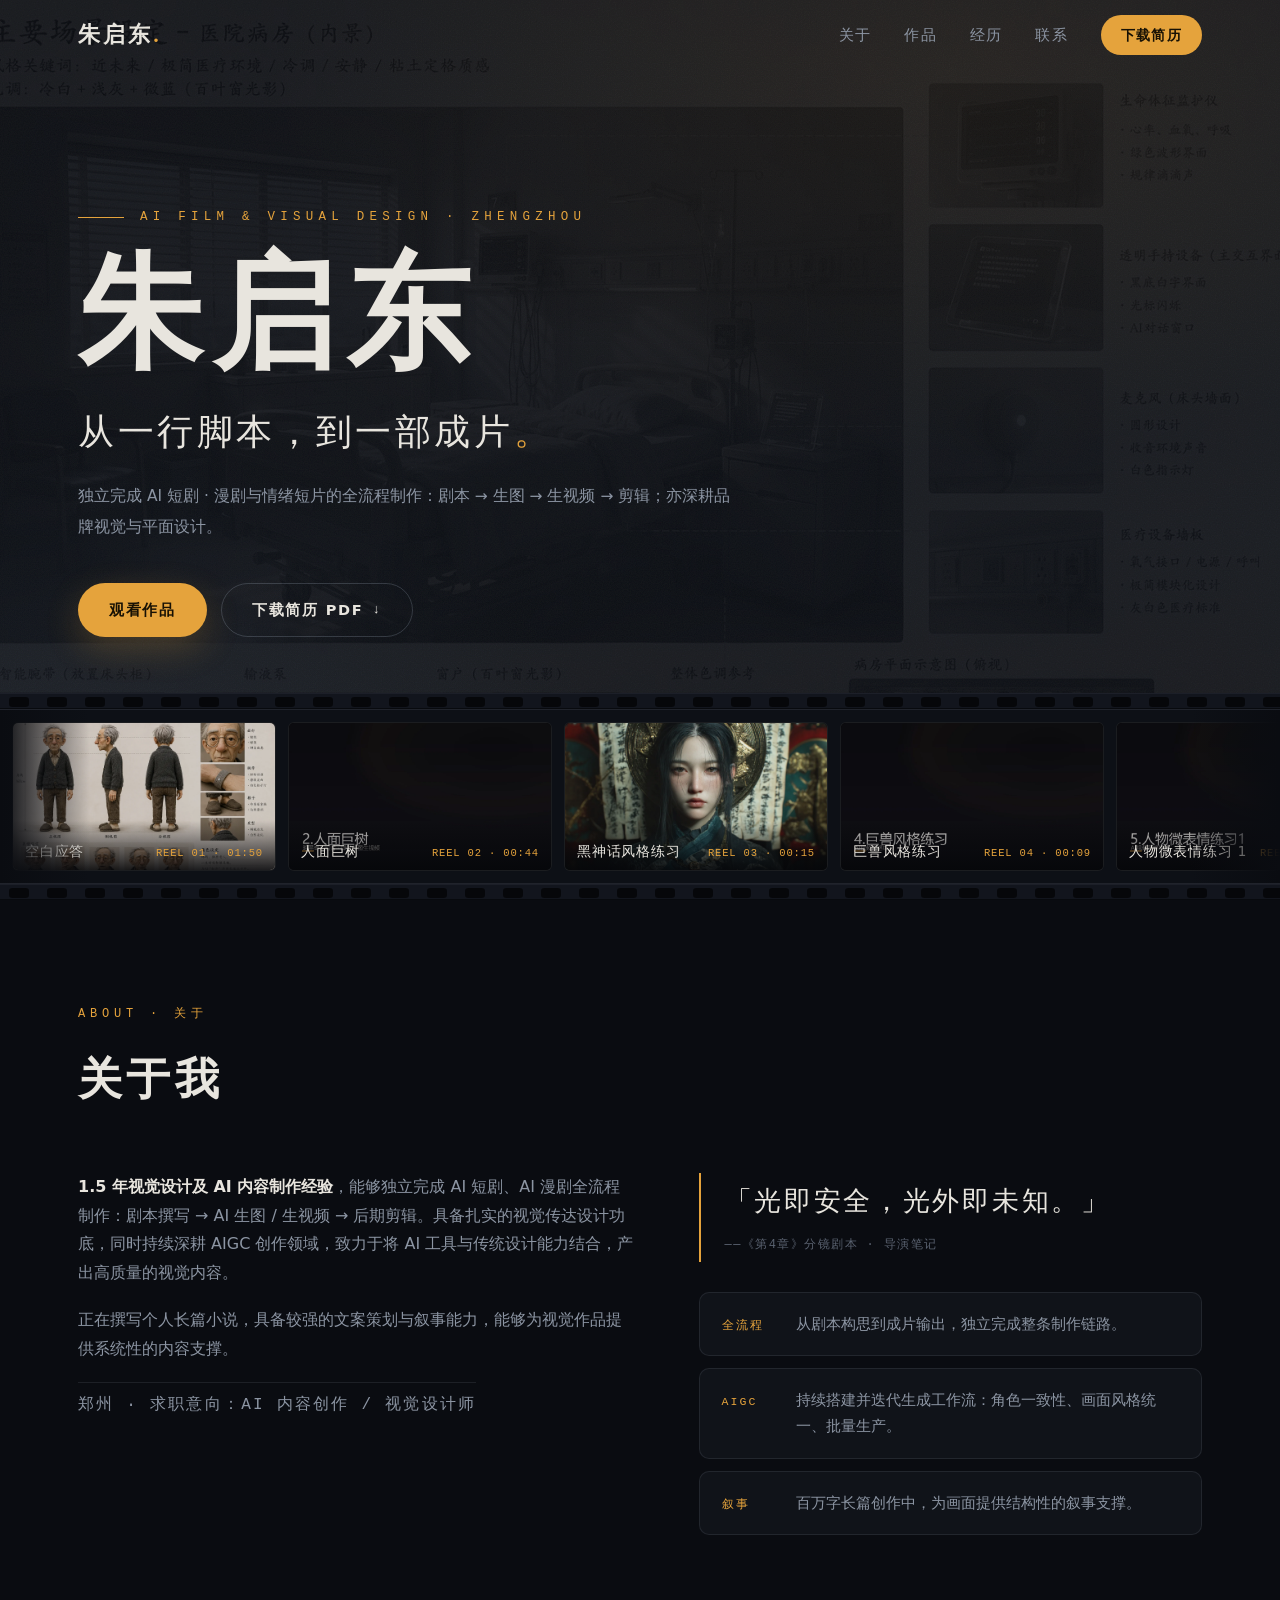
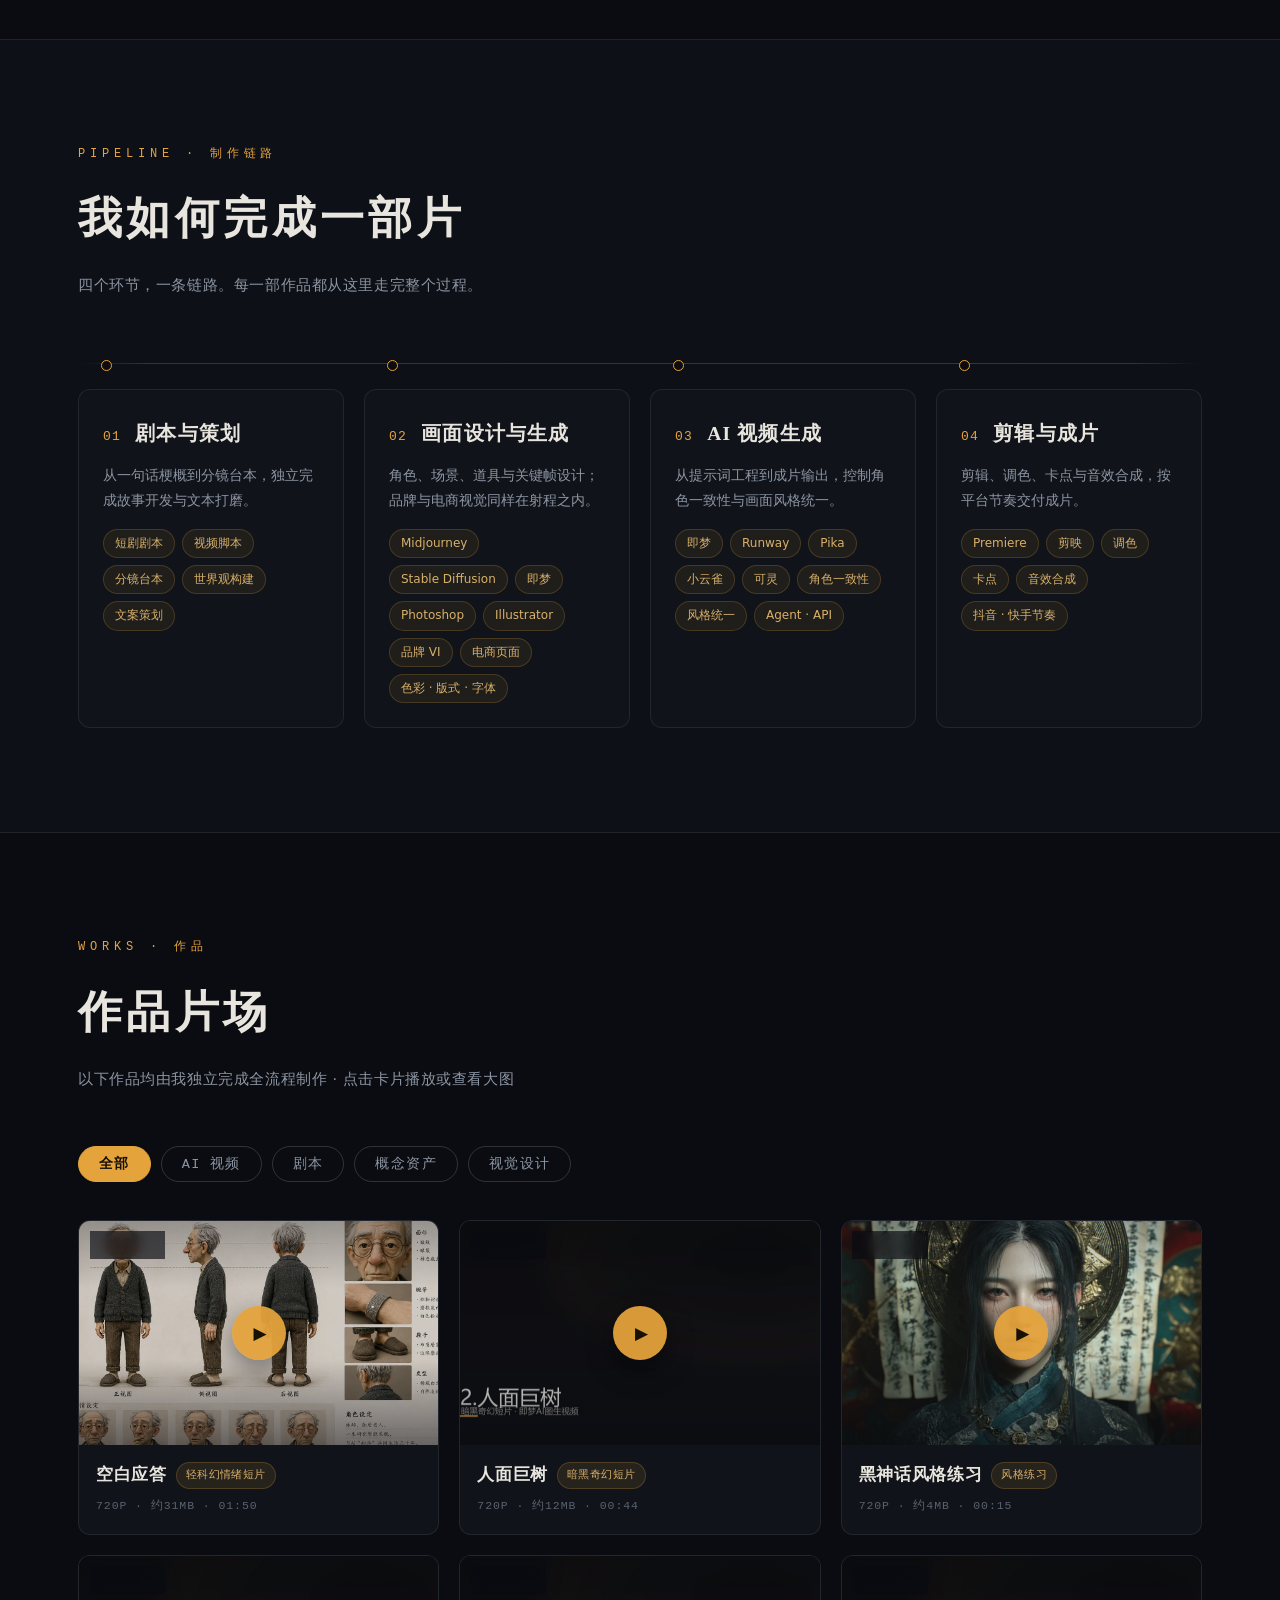
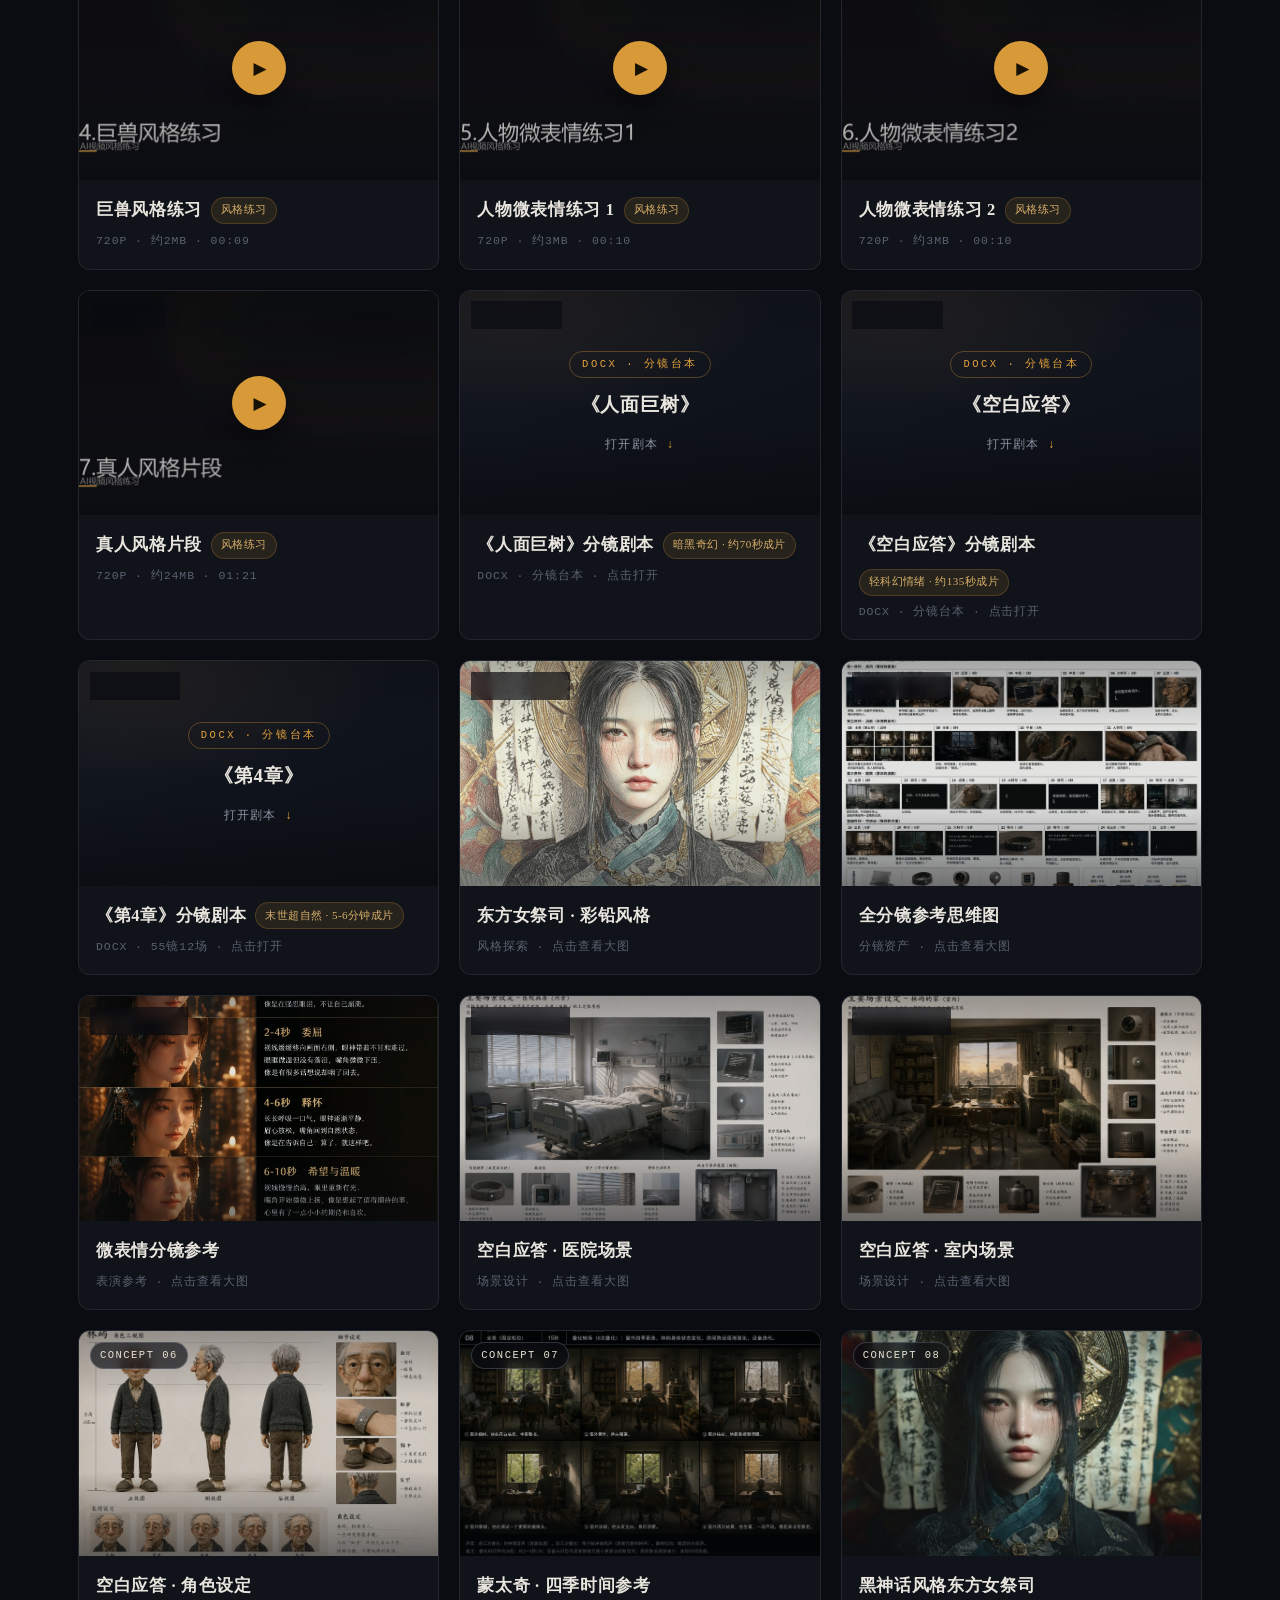
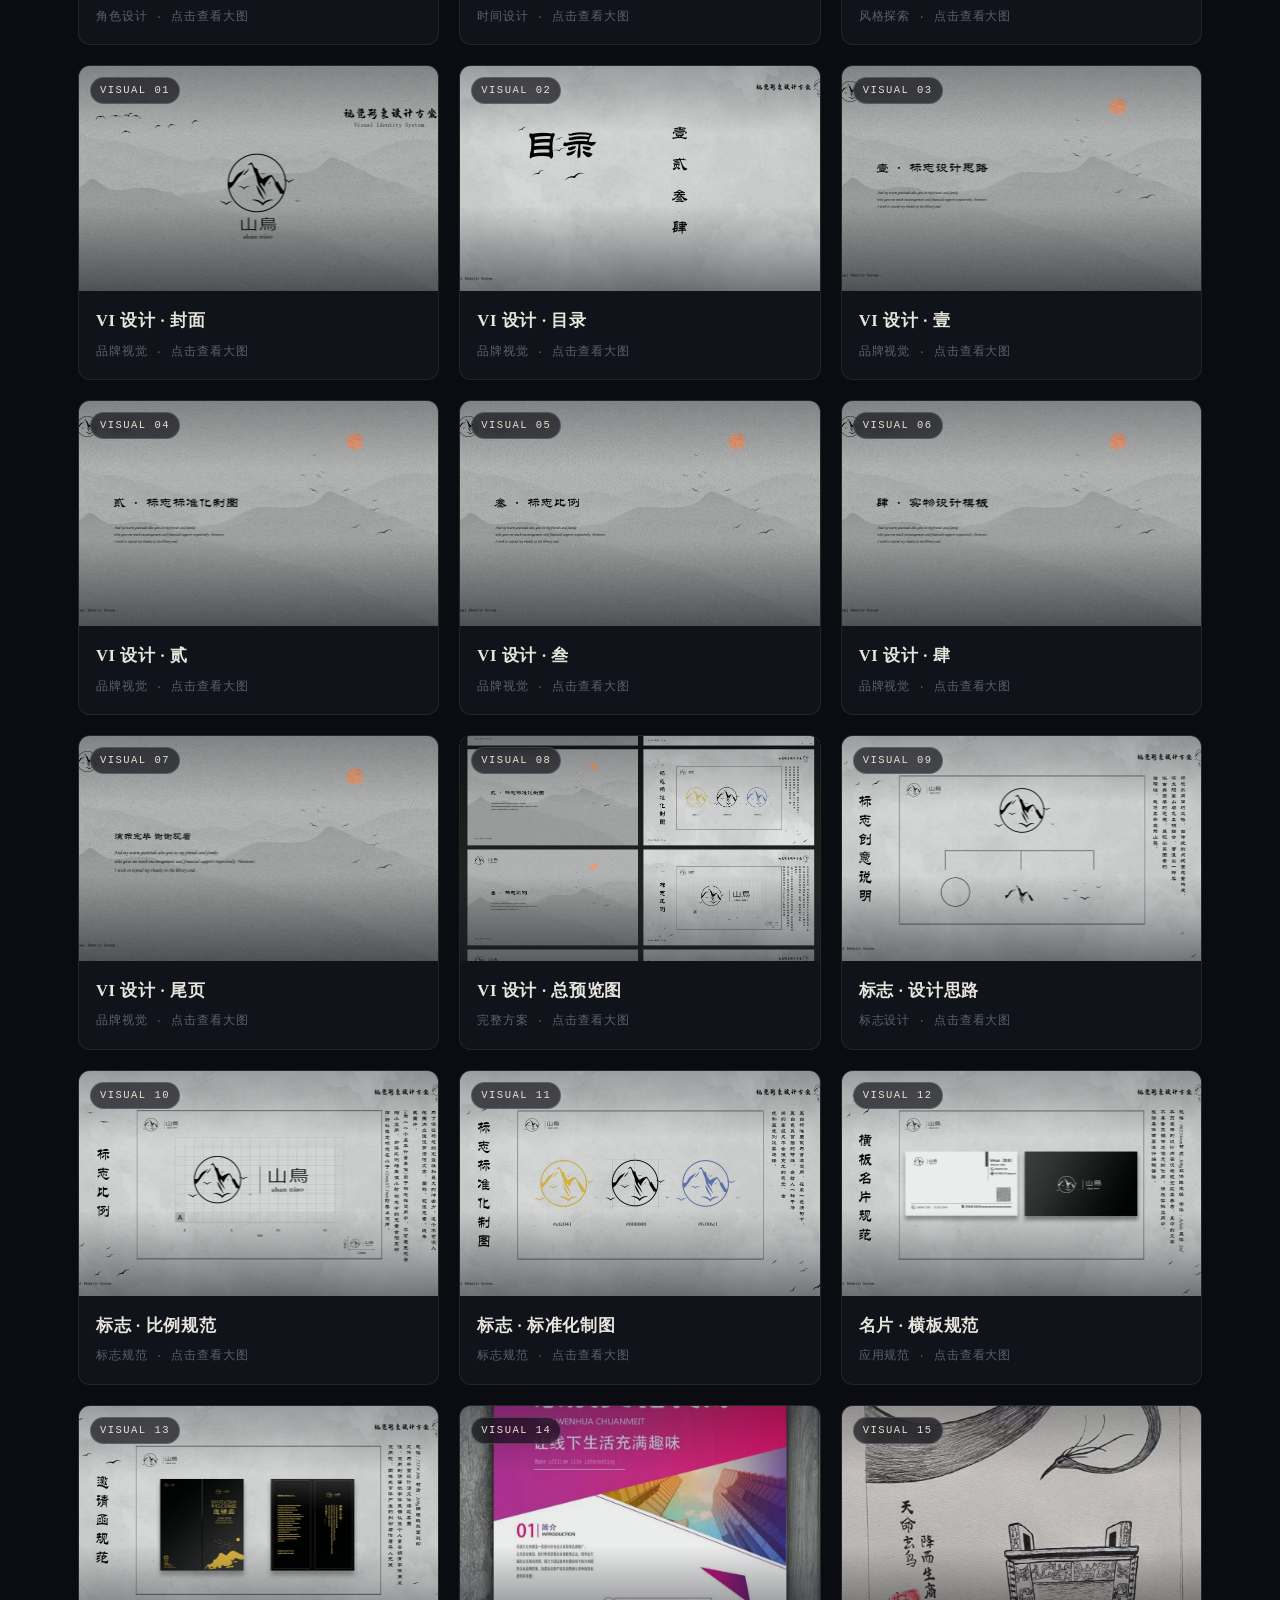
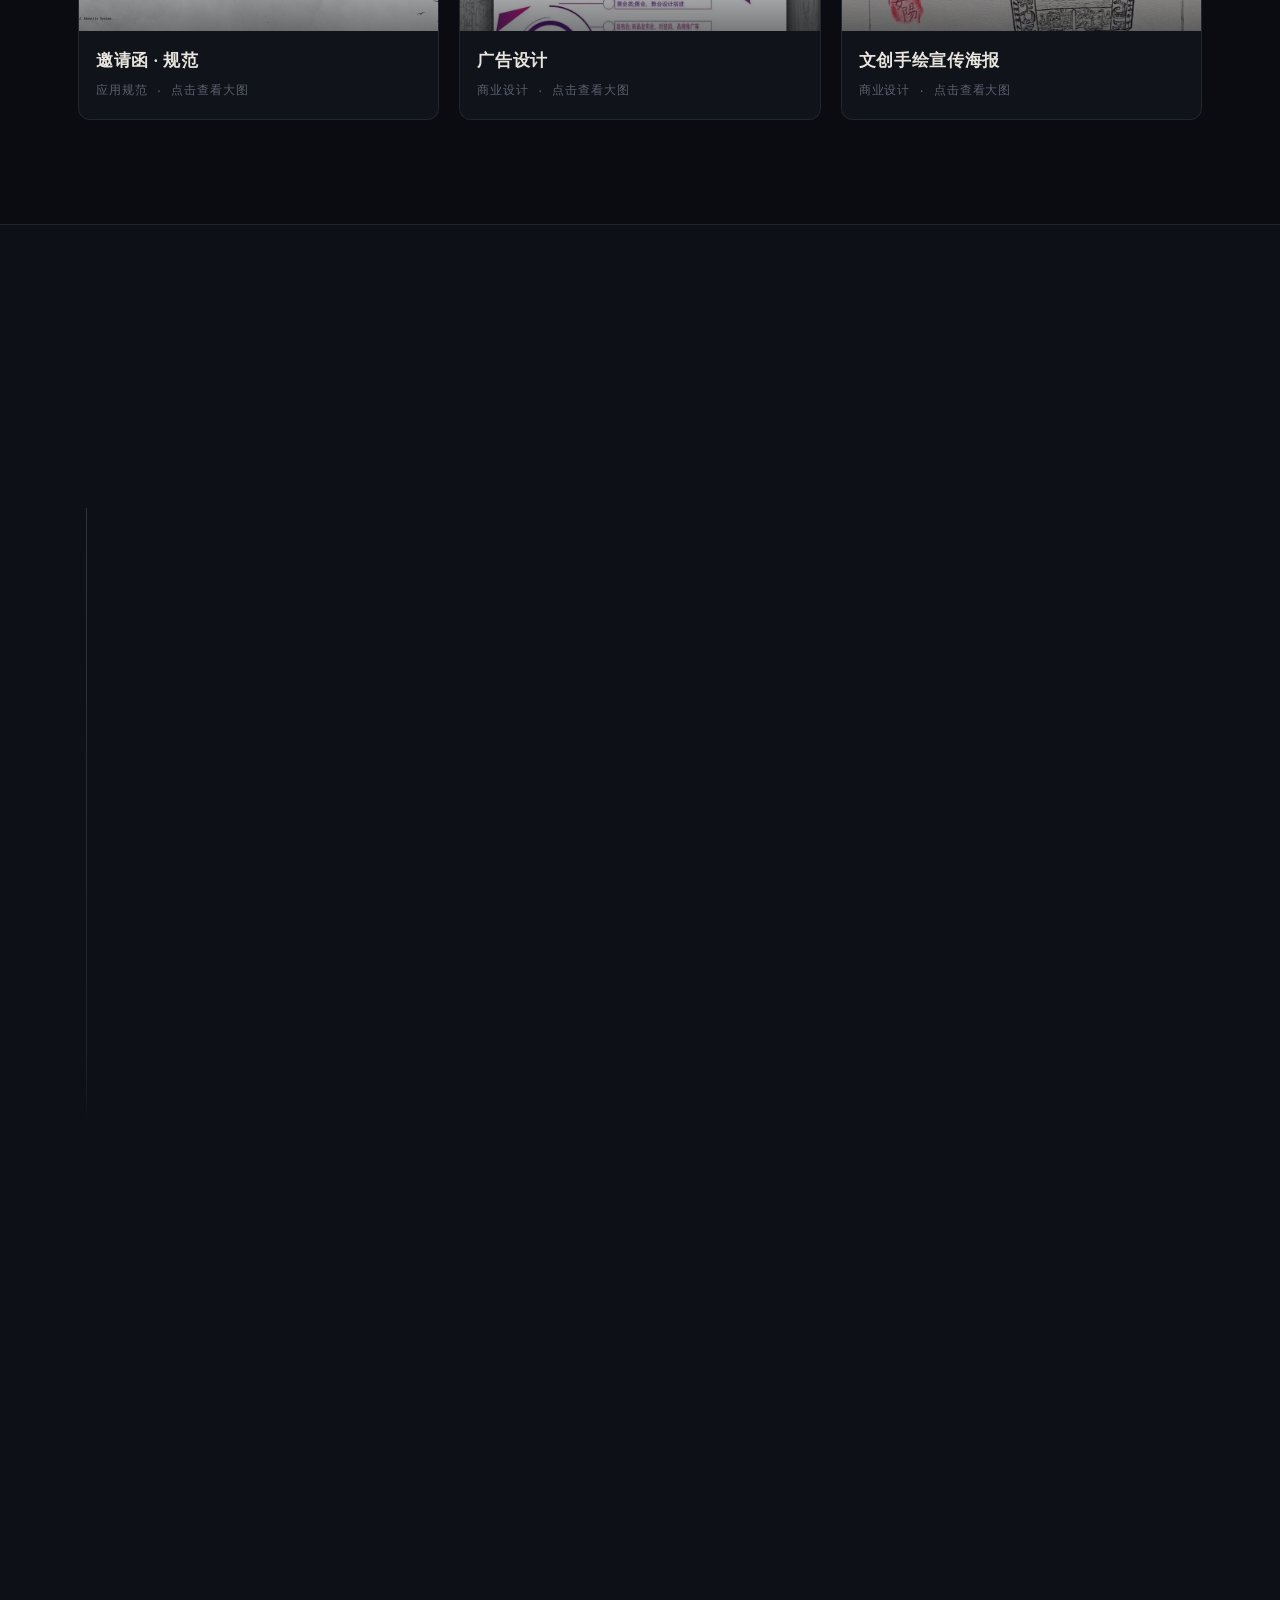
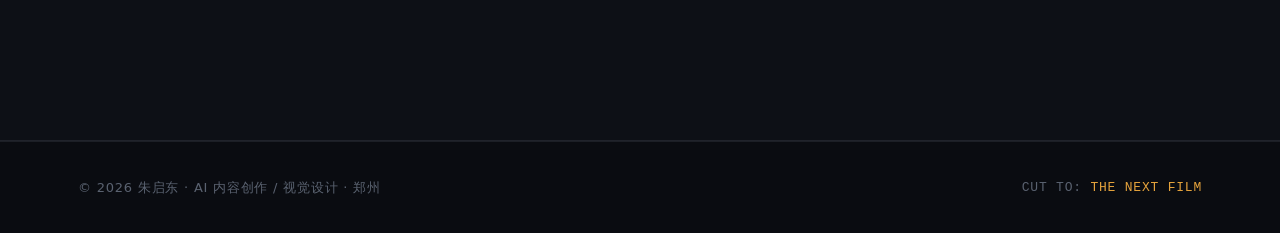
==== index.html @ f2a45fc2 "v2 设计升级：胶片条首页 / 制作链路 / 简历PDF与分享预览图 / 修复筛选后点击错位" ====
<!DOCTYPE html>
<html lang="zh-CN">
<head>
<meta charset="UTF-8">
<meta name="viewport" content="width=device-width, initial-scale=1.0">
<title>朱启东 · AI 内容创作 / 视觉设计师｜作品集</title>
<meta name="description" content="朱启东 —— AI 内容创作与视觉设计。独立完成 AI 短剧/漫剧全流程制作（剧本 → 生图 → 生视频 → 剪辑），作品涵盖暗黑奇幻、科幻、末世题材短片与品牌视觉设计。">
<meta name="theme-color" content="#0a0c11">
<link rel="canonical" href="https://zqd12345.github.io/portfolio/">
<meta property="og:type" content="website">
<meta property="og:title" content="朱启东 · AI 内容创作 / 视觉设计师｜作品集">
<meta property="og:description" content="从一行脚本，到一部成片。独立完成 AI 短剧 · 漫剧全流程制作，亦深耕品牌视觉与平面设计。">
<meta property="og:url" content="https://zqd12345.github.io/portfolio/">
<meta property="og:image" content="https://zqd12345.github.io/portfolio/assets/og-cover.png">
<meta name="twitter:card" content="summary_large_image">
<link rel="icon" type="image/png" sizes="32x32" href="assets/favicon-32.png">
<link rel="apple-touch-icon" href="assets/favicon-180.png">
<link rel="stylesheet" href="css/style.css">
<script>document.documentElement.classList.add("js");</script>
</head>
<body>
<a class="skip-link" href="#main">跳到主要内容</a>

<header class="nav" id="nav">
  <div class="nav-inner">
    <a class="brand" href="#top">朱启东<span class="brand-dot">.</span></a>
    <nav class="nav-links" id="navLinks">
      <a href="#about">关于</a>
      <a href="#works">作品</a>
      <a href="#experience">经历</a>
      <a href="#contact">联系</a>
      <a class="nav-cta" href="assets/朱启东-简历.pdf" download>下载简历</a>
    </nav>
    <button class="nav-toggle" id="navToggle" aria-label="打开菜单" aria-expanded="false">
      <span></span><span></span><span></span>
    </button>
  </div>
</header>

<main id="main">

<!-- ============ 首页 ============ -->
<section class="hero" id="top">
  <div class="hero-bg" aria-hidden="true"></div>
  <div class="hero-inner">
    <p class="hero-eyebrow reveal">AI FILM &amp; VISUAL DESIGN · ZHENGZHOU</p>
    <h1 class="hero-name reveal">朱启东</h1>
    <p class="hero-thesis reveal">从一行脚本，到一部成片</p>
    <p class="hero-sub reveal">独立完成 AI 短剧 · 漫剧与情绪短片的全流程制作：剧本 → 生图 → 生视频 → 剪辑；亦深耕品牌视觉与平面设计。</p>
    <div class="hero-actions reveal">
      <a class="btn btn-lamp" href="#works">观看作品</a>
      <a class="btn btn-ghost" href="assets/朱启东-简历.pdf" download>下载简历 PDF <span class="btn-arrow">↓</span></a>
    </div>
  </div>

  <!-- 胶片条：7 部影片，缓缓流动 -->
  <div class="reel reveal" aria-label="影片胶片条">
    <div class="reel-perf"></div>
    <div class="reel-viewport">
      <div class="reel-track" id="reelTrack"><!-- JS 填充 --></div>
    </div>
    <div class="reel-perf"></div>
  </div>
</section>

<!-- ============ 关于 ============ -->
<section class="section" id="about">
  <div class="wrap">
    <div class="section-head reveal">
      <p class="kicker">ABOUT · 关于</p>
      <h2 class="sec-title">关于我</h2>
    </div>
    <div class="about-grid">
      <div class="about-text reveal">
        <p><strong>1.5 年视觉设计及 AI 内容制作经验</strong>，能够独立完成 AI 短剧、AI 漫剧全流程制作：剧本撰写 → AI 生图 / 生视频 → 后期剪辑。具备扎实的视觉传达设计功底，同时持续深耕 AIGC 创作领域，致力于将 AI 工具与传统设计能力结合，产出高质量的视觉内容。</p>
        <p>正在撰写个人长篇小说，具备较强的文案策划与叙事能力，能够为视觉作品提供系统性的内容支撑。</p>
        <p class="about-meta">郑州 · 求职意向：AI 内容创作 / 视觉设计师</p>
      </div>
      <div class="about-side">
        <blockquote class="quote reveal">
          <p>「光即安全，光外即未知。」</p>
          <cite>——《第4章》分镜剧本 · 导演笔记</cite>
        </blockquote>
        <div class="principles">
          <div class="principle reveal">
            <span class="p-tag">全流程</span>
            <p>从剧本构思到成片输出，独立完成整条制作链路。</p>
          </div>
          <div class="principle reveal">
            <span class="p-tag">AIGC</span>
            <p>持续搭建并迭代生成工作流：角色一致性、画面风格统一、批量生产。</p>
          </div>
          <div class="principle reveal">
            <span class="p-tag">叙事</span>
            <p>百万字长篇创作中，为画面提供结构性的叙事支撑。</p>
          </div>
        </div>
      </div>
    </div>
  </div>
</section>

<!-- ============ 制作链路 ============ -->
<section class="section section-alt" id="skills">
  <div class="wrap">
    <div class="section-head reveal">
      <p class="kicker">PIPELINE · 制作链路</p>
      <h2 class="sec-title">我如何完成一部片</h2>
      <p class="sec-sub">四个环节，一条链路。每一部作品都从这里走完整个过程。</p>
    </div>
    <div class="pipeline">
      <article class="stage reveal">
        <div class="stage-top"><span class="stage-idx">01</span><h3>剧本与策划</h3></div>
        <p>从一句话梗概到分镜台本，独立完成故事开发与文本打磨。</p>
        <div class="chips">
          <span>短剧剧本</span><span>视频脚本</span><span>分镜台本</span><span>世界观构建</span><span>文案策划</span>
        </div>
      </article>
      <article class="stage reveal">
        <div class="stage-top"><span class="stage-idx">02</span><h3>画面设计与生成</h3></div>
        <p>角色、场景、道具与关键帧设计；品牌与电商视觉同样在射程之内。</p>
        <div class="chips">
          <span>Midjourney</span><span>Stable Diffusion</span><span>即梦</span><span>Photoshop</span><span>Illustrator</span><span>品牌 VI</span><span>电商页面</span><span>色彩 · 版式 · 字体</span>
        </div>
      </article>
      <article class="stage reveal">
        <div class="stage-top"><span class="stage-idx">03</span><h3>AI 视频生成</h3></div>
        <p>从提示词工程到成片输出，控制角色一致性与画面风格统一。</p>
        <div class="chips">
          <span>即梦</span><span>Runway</span><span>Pika</span><span>小云雀</span><span>可灵</span><span>角色一致性</span><span>风格统一</span><span>Agent · API</span>
        </div>
      </article>
      <article class="stage reveal">
        <div class="stage-top"><span class="stage-idx">04</span><h3>剪辑与成片</h3></div>
        <p>剪辑、调色、卡点与音效合成，按平台节奏交付成片。</p>
        <div class="chips">
          <span>Premiere</span><span>剪映</span><span>调色</span><span>卡点</span><span>音效合成</span><span>抖音 · 快手节奏</span>
        </div>
      </article>
    </div>
  </div>
</section>

<!-- ============ 作品 ============ -->
<section class="section" id="works">
  <div class="wrap">
    <div class="section-head reveal">
      <p class="kicker">WORKS · 作品</p>
      <h2 class="sec-title">作品片场</h2>
      <p class="sec-sub">以下作品均由我独立完成全流程制作 · 点击卡片播放或查看大图</p>
    </div>
    <div class="filters reveal" id="filters">
      <button class="filter-btn active" data-filter="all">全部</button>
      <button class="filter-btn" data-filter="video">AI 视频</button>
      <button class="filter-btn" data-filter="script">剧本</button>
      <button class="filter-btn" data-filter="asset">概念资产</button>
      <button class="filter-btn" data-filter="design">视觉设计</button>
    </div>
    <div class="works-grid" id="worksGrid"><!-- JS 渲染 --></div>
  </div>
</section>

<!-- ============ 经历 ============ -->
<section class="section section-alt" id="experience">
  <div class="wrap">
    <div class="section-head reveal">
      <p class="kicker">CREDITS · 经历</p>
      <h2 class="sec-title">工作与项目</h2>
    </div>

    <div class="timeline">
      <div class="tl-item reveal">
        <div class="tl-dot"></div>
        <div class="tl-body">
          <div class="tl-head">
            <h3>视频制作</h3>
            <span class="tl-org">安阳觅图网络科技有限公司</span>
            <span class="tl-date">2026.05 — 至今</span>
          </div>
          <ul>
            <li>负责 AI 短剧、AI 漫剧及 AI 情绪短片的全流程制作，独立完成从剧本构思、分镜设计、AI 生图 / 生视频到后期剪辑与成片输出的完整链路。</li>
            <li>主导修图与修文工作，把控 AI 生成内容的视觉质量与文本精准度，确保内容符合平台发布标准。</li>
            <li>负责视频抽卡与素材管理，建立高效的素材分类与复用体系，提升内容生产效率。</li>
          </ul>
        </div>
      </div>
      <div class="tl-item reveal">
        <div class="tl-dot"></div>
        <div class="tl-body">
          <div class="tl-head">
            <h3>AI 视频制作</h3>
            <span class="tl-org">恒光文化有限公司</span>
            <span class="tl-date">2026.02 — 2026.05</span>
          </div>
          <ul>
            <li>负责 AI 短剧及 AI 漫剧的视频生成与后期剪辑，运用 AI 视频工具完成从分镜素材到成品视频的转化与输出。</li>
            <li>参与 AI 内容的创意策划，根据项目需求进行视觉风格定位与画面设计，确保成片质量与创意表达的一致性。</li>
            <li>协作完成多个 AI 视频项目的按时交付，积累了团队协作与项目流程管理的实操经验。</li>
          </ul>
        </div>
      </div>
      <div class="tl-item reveal">
        <div class="tl-dot"></div>
        <div class="tl-body">
          <div class="tl-head">
            <h3>电商主管</h3>
            <span class="tl-org">安阳龙升装饰广告</span>
            <span class="tl-date">2025.01 — 2026.01</span>
          </div>
          <ul>
            <li>负责店铺整体视觉设计，包括主图、详情页、首页装修等，以品牌化视觉语言提升店铺调性。</li>
            <li>主导私域流量运营与转化，两天内建立百人私域社群，通过内容运营与用户触达实现较高转化率。</li>
            <li>统筹对外运营与推广素材制作，结合流行趋势与平台热点进行视觉内容的快速迭代。</li>
          </ul>
        </div>
      </div>
    </div>

    <h3 class="projects-title reveal">项目经验</h3>
    <div class="project-card reveal">
      <h4>AI 短剧全流程制作 <span class="tag">独立项目</span></h4>
      <p>独立完成多部 AI 真人短剧、AI 漫剧及 AI 情绪短片的全流程制作。从前期故事构思与剧本编写起步，运用 Midjourney / Stable Diffusion 完成角色、场景、道具设计与关键帧、分镜生成，通过即梦 / 小云雀 / Runway / Pika 等工具完成视频生成，最后在剪映 / Premiere 中完成剪辑、调色与音效合成。项目覆盖情感、悬疑、玄幻、宏大叙事、黑暗奇幻等多个题材。</p>
    </div>
    <div class="project-card reveal">
      <h4>电商视觉升级项目</h4>
      <p>主导龙升装饰店铺的整体视觉升级，重新设计品牌视觉体系与页面架构。通过优化主图点击率、详情页停留时长与首页视觉引导，提升店铺整体的浏览深度与转化效率；同步搭建私域社群运营体系，实现流量沉淀与复购转化。</p>
    </div>
  </div>
</section>

<!-- ============ 教育 ============ -->
<section class="section" id="education">
  <div class="wrap">
    <div class="section-head reveal">
      <p class="kicker">EDUCATION · 教育</p>
      <h2 class="sec-title">教育背景</h2>
    </div>
    <div class="edu-card reveal">
      <div class="edu-main">
        <h3>视觉传达设计专业</h3>
        <p class="edu-school">安阳职业技术学院 · 大专 · 2021 — 2024</p>
        <p>主修视觉传达设计，系统学习设计原理、色彩构成、版式设计等核心课程。在校期间自学插画、摄影与视频剪辑，多次参加校外设计比赛并获奖，利用寒暑假实践将专业知识应用于商业项目。</p>
      </div>
    </div>
    <div class="extra reveal">
      <h3>附加信息</h3>
      <ul>
        <li>正在创作个人长篇小说，具备较强的文字功底与叙事能力，能够独立撰写短剧剧本与视频脚本。</li>
        <li>持续关注 AIGC 领域前沿动态，主动学习新工具与新技术，保持创作能力与行业趋势同步。</li>
        <li>更多案例与原始素材可联系本人获取。</li>
      </ul>
    </div>
  </div>
</section>

<!-- ============ 联系 ============ -->
<section class="section section-alt" id="contact">
  <div class="wrap">
    <div class="section-head reveal">
      <p class="kicker">CONTACT · 联系</p>
      <h2 class="sec-title">聊聊合作，或者聊聊电影</h2>
    </div>
    <div class="contact-grid reveal">
      <a class="contact-item" href="tel:17630571207">
        <span class="contact-icon">📞</span>
        <div><span class="contact-label">TEL · 电话</span><span class="contact-value">17630571207</span></div>
        <button class="copy-btn" data-copy="17630571207" onclick="event.preventDefault(); copyText(this)">复制</button>
      </a>
      <a class="contact-item" href="mailto:1433805257@qq.com">
        <span class="contact-icon">✉️</span>
        <div><span class="contact-label">MAIL · 邮箱</span><span class="contact-value">1433805257@qq.com</span></div>
        <button class="copy-btn" data-copy="1433805257@qq.com" onclick="event.preventDefault(); copyText(this)">复制</button>
      </a>
      <div class="contact-item">
        <span class="contact-icon">💬</span>
        <div><span class="contact-label">QQ · 微信同号</span><span class="contact-value">1433805257</span></div>
        <button class="copy-btn" data-copy="1433805257" onclick="copyText(this)">复制</button>
      </div>
    </div>
    <p class="contact-note reveal">期待与您交流 AI 内容创作与视觉设计 · 郑州 · 可到岗时间灵活</p>
    <div class="contact-cta reveal">
      <a class="btn btn-lamp" href="assets/朱启东-简历.pdf" download>下载简历 PDF</a>
    </div>
  </div>
</section>

</main>

<footer class="footer">
  <div class="wrap footer-inner">
    <p>© 2026 朱启东 · AI 内容创作 / 视觉设计 · 郑州</p>
    <p class="footer-mono">CUT TO: <span class="lamp">THE NEXT FILM</span></p>
  </div>
  <a href="#top" class="back-top" id="backTop" aria-label="回到顶部">↑</a>
</footer>

<!-- ============ 图片灯箱 ============ -->
<div class="lightbox" id="lightbox" aria-hidden="true">
  <button class="lb-close" id="lbClose" aria-label="关闭">×</button>
  <button class="lb-prev" id="lbPrev" aria-label="上一张">‹</button>
  <figure class="lb-stage">
    <img id="lbImg" src="" alt="">
    <figcaption id="lbCap"></figcaption>
  </figure>
  <button class="lb-next" id="lbNext" aria-label="下一张">›</button>
</div>

<!-- ============ 视频弹窗 ============ -->
<div class="video-modal" id="videoModal" aria-hidden="true">
  <div class="vm-backdrop" data-close></div>
  <div class="vm-box">
    <button class="vm-close" data-close aria-label="关闭">×</button>
    <div class="vm-head">
      <h3 id="vmTitle"></h3>
      <span id="vmTag" class="tag"></span>
      <span id="vmMeta" class="vm-meta"></span>
    </div>
    <video id="vmVideo" controls preload="metadata"></video>
    <p id="vmDesc" class="vm-desc"></p>
  </div>
</div>

<script src="js/main.js"></script>
</body>
</html>
---- css/style.css ----
/* =====================================================================
   朱启东 · 作品集 v2 —「暗场 · 一点灯」
   冷黑基调 / 暖灯单点 / 胶片条签名元素
   ===================================================================== */
:root{
  --void:#0a0c11;
  --film:#101319;
  --film-2:#151a23;
  --line:rgba(190,204,224,.10);
  --line-2:rgba(190,204,224,.20);
  --bone:#e8e5de;
  --mist:#8c95a3;
  --faint:#5a6270;
  --lamp:#e5a33c;
  --lamp-2:#f2b75a;
  --lamp-soft:rgba(229,163,60,.13);
  --serif:"Songti SC","STSong","Noto Serif SC","Source Han Serif SC","SimSun",serif;
  --sans:"PingFang SC","Microsoft YaHei","Noto Sans SC","Hiragino Sans GB",system-ui,sans-serif;
  --mono:"SF Mono","Consolas","Cascadia Mono","JetBrains Mono",ui-monospace,monospace;
  --kai:"Kaiti SC","STKaiti","KaiTi","楷体",serif;
  --maxw:1180px;
  --shadow:0 22px 60px rgba(0,0,0,.5);
}
*{margin:0;padding:0;box-sizing:border-box}
html{scroll-behavior:smooth}
body{
  background:var(--void);
  color:var(--bone);
  font-family:var(--sans);
  font-size:16px;
  line-height:1.8;
  -webkit-font-smoothing:antialiased;
  overflow-x:hidden;
}
::selection{background:rgba(229,163,60,.32);color:#fff}
a{color:inherit;text-decoration:none}
img{max-width:100%;display:block}
ul{list-style:none}
button{font-family:inherit}
:focus-visible{outline:2px solid var(--lamp);outline-offset:3px;border-radius:4px}
.skip-link{position:absolute;left:-9999px;top:0;background:var(--lamp);color:#151006;padding:8px 16px;z-index:300}
.skip-link:focus{left:8px;top:8px}

.wrap{max-width:var(--maxw);margin:0 auto;padding:0 28px}

/* ================= 导航 ================= */
.nav{
  position:fixed;top:0;left:0;right:0;z-index:200;
  transition:background .35s,border-color .35s,box-shadow .35s;
  border-bottom:1px solid transparent;
}
.nav.scrolled{
  background:rgba(10,12,17,.84);
  -webkit-backdrop-filter:blur(16px);backdrop-filter:blur(16px);
  border-bottom-color:var(--line);
  box-shadow:0 10px 34px rgba(0,0,0,.4);
}
.nav-inner{
  max-width:var(--maxw);margin:0 auto;padding:0 28px;
  height:70px;display:flex;align-items:center;justify-content:space-between;
}
.brand{font-family:var(--serif);font-size:22px;letter-spacing:.14em;font-weight:700}
.brand-dot{color:var(--lamp)}
.nav-links{display:flex;align-items:center;gap:32px}
.nav-links a{font-size:14.5px;color:var(--mist);letter-spacing:.12em;transition:color .25s;position:relative}
.nav-links a:hover{color:var(--bone)}
.nav-links a::after{content:"";position:absolute;left:0;bottom:-6px;width:0;height:1.5px;background:var(--lamp);transition:width .3s}
.nav-links a:hover::after{width:100%}
.nav-links .nav-cta{
  color:#171104;background:var(--lamp);padding:8px 20px;border-radius:999px;
  font-weight:700;letter-spacing:.1em;font-size:13.5px;
}
.nav-links .nav-cta::after{display:none}
.nav-links .nav-cta:hover{background:var(--lamp-2)}
.nav-toggle{display:none;flex-direction:column;gap:5px;background:none;border:none;cursor:pointer;padding:6px}
.nav-toggle span{width:24px;height:2px;background:var(--bone);transition:.3s}
.nav-toggle.open span:nth-child(1){transform:translateY(7px) rotate(45deg)}
.nav-toggle.open span:nth-child(2){opacity:0}
.nav-toggle.open span:nth-child(3){transform:translateY(-7px) rotate(-45deg)}

/* ================= 首页 ================= */
.hero{
  position:relative;min-height:100vh;min-height:100svh;
  display:flex;flex-direction:column;justify-content:flex-end;
  padding-top:140px;overflow:hidden;
}
.hero-bg{position:absolute;inset:0;z-index:0;
  background:
    radial-gradient(1100px 620px at 74% 8%, rgba(229,163,60,.07), transparent 62%),
    radial-gradient(900px 700px at 8% 96%, rgba(64,86,116,.12), transparent 60%),
    linear-gradient(180deg,#0a0c11 0%,#0c0f15 60%,#0a0c11 100%);
}
.hero-bg::before{
  content:"";position:absolute;inset:0;
  background-image:url("../assets/images/ai/空白应答医院场景.webp");
  background-size:cover;background-position:center 36%;
  opacity:.07;filter:saturate(.65) brightness(.9);
}
.hero-bg::after{ /* 细颗粒质感 */
  content:"";position:absolute;inset:0;opacity:.05;mix-blend-mode:screen;
  background-image:url("data:image/svg+xml,%3Csvg xmlns='http://www.w3.org/2000/svg' width='140' height='140'%3E%3Cfilter id='n'%3E%3CfeTurbulence type='fractalNoise' baseFrequency='0.85' numOctaves='2'/%3E%3C/filter%3E%3Crect width='140' height='140' filter='url(%23n)'/%3E%3C/svg%3E");
}
.hero-inner{position:relative;z-index:1;max-width:var(--maxw);margin:0 auto;width:100%;padding:0 28px}
.hero-eyebrow{
  font-family:var(--mono);font-size:12.5px;letter-spacing:.42em;color:var(--lamp);
  display:flex;align-items:center;gap:16px;margin-bottom:22px;
}
.hero-eyebrow::before{content:"";width:46px;height:1px;background:var(--lamp);flex:none}
.hero-name{
  font-family:var(--serif);font-weight:700;
  font-size:clamp(64px,10.5vw,124px);line-height:1.04;letter-spacing:.08em;
}
.hero-thesis{
  font-family:var(--serif);font-size:clamp(23px,3.2vw,36px);
  letter-spacing:.1em;color:var(--bone);margin-top:20px;
}
.hero-thesis::after{content:"。";color:var(--lamp)}
.hero-sub{
  color:var(--mist);font-size:15.5px;line-height:2;max-width:660px;margin-top:16px;
}
.hero-actions{display:flex;gap:14px;margin-top:40px;flex-wrap:wrap;padding-bottom:56px}

.btn{
  display:inline-flex;align-items:center;gap:9px;padding:13px 30px;border-radius:999px;
  font-size:14.5px;font-weight:600;letter-spacing:.12em;transition:.3s;cursor:pointer;
  border:1px solid transparent;
}
.btn-lamp{background:var(--lamp);color:#171104;box-shadow:0 12px 34px rgba(229,163,60,.22)}
.btn-lamp:hover{background:var(--lamp-2);transform:translateY(-2px)}
.btn-ghost{border-color:var(--line-2);color:var(--bone)}
.btn-ghost:hover{border-color:var(--lamp);color:var(--lamp);transform:translateY(-2px)}
.btn-arrow{font-family:var(--mono);font-size:13px}

/* ---------------- 胶片条 ---------------- */
.reel{position:relative;z-index:1;width:100%}
.reel-perf{
  height:16px;
  background-color:#12151d;
  background-image:url("data:image/svg+xml,%3Csvg xmlns='http://www.w3.org/2000/svg' width='38' height='16'%3E%3Crect x='9' y='3' width='20' height='10' rx='3' fill='%2306070a'/%3E%3C/svg%3E");
  background-repeat:repeat-x;
  border-top:1px solid rgba(190,204,224,.06);
  border-bottom:1px solid rgba(0,0,0,.5);
}
.reel-viewport{
  overflow:hidden;position:relative;background:#0d1016;
  border-top:1px solid var(--line);border-bottom:1px solid var(--line);
}
.reel-viewport::before,.reel-viewport::after{
  content:"";position:absolute;top:0;bottom:0;width:90px;z-index:2;pointer-events:none;
}
.reel-viewport::before{left:0;background:linear-gradient(90deg,var(--void),transparent)}
.reel-viewport::after{right:0;background:linear-gradient(-90deg,var(--void),transparent)}
.reel-track{display:flex;width:max-content;animation:reelScroll 72s linear infinite}
.reel-viewport:hover .reel-track{animation-play-state:paused}
@keyframes reelScroll{to{transform:translateX(-50%)}}
.reel-half{display:flex;gap:12px;padding:12px 0 12px 12px}
.reel-frame{
  position:relative;flex:none;width:264px;border-radius:6px;overflow:hidden;cursor:pointer;
  border:1px solid rgba(190,204,224,.14);background:#000;
  transition:border-color .3s,transform .3s;
}
.reel-frame img{width:100%;aspect-ratio:16/9;object-fit:cover;opacity:.92;transition:.4s}
.reel-frame:hover{border-color:var(--lamp);transform:translateY(-3px)}
.reel-frame:hover img{opacity:1;transform:scale(1.04)}
.reel-cap{
  position:absolute;left:0;right:0;bottom:0;padding:22px 12px 9px;
  background:linear-gradient(180deg,transparent,rgba(5,6,9,.88));
  display:flex;align-items:baseline;justify-content:space-between;gap:8px;
}
.reel-name{font-size:13.5px;color:var(--bone);letter-spacing:.06em}
.reel-code{font-family:var(--mono);font-size:10.5px;color:var(--lamp);letter-spacing:.08em;white-space:nowrap}

/* ================= 通用区块 ================= */
.section{padding:104px 0;position:relative}
.section-alt{background:#0d1016;border-top:1px solid var(--line);border-bottom:1px solid var(--line)}
.section-head{margin-bottom:54px}
.kicker{
  font-family:var(--mono);font-size:12px;letter-spacing:.4em;color:var(--lamp);
  text-transform:uppercase;margin-bottom:14px;
}
.sec-title{font-family:var(--serif);font-size:clamp(30px,4.2vw,44px);letter-spacing:.1em;font-weight:700}
.sec-sub{color:var(--mist);font-size:14.5px;margin-top:14px;letter-spacing:.04em}

/* ================= 关于 ================= */
.about-grid{display:grid;grid-template-columns:1.05fr .95fr;gap:64px;align-items:start}
.about-text p{color:var(--mist);font-size:16px;margin-bottom:18px}
.about-text strong{color:var(--bone)}
.about-meta{
  font-family:var(--mono);font-size:13px;color:var(--lamp);letter-spacing:.14em;
  padding-top:8px;border-top:1px solid var(--line);display:inline-block;
}
.quote{
  border-left:2px solid var(--lamp);padding:6px 0 6px 24px;margin-bottom:30px;
}
.quote p{font-family:var(--kai);font-size:clamp(21px,2.6vw,27px);color:var(--bone);letter-spacing:.1em;line-height:1.7}
.quote cite{display:block;font-style:normal;font-family:var(--mono);font-size:12px;color:var(--faint);letter-spacing:.12em;margin-top:10px}
.principles{display:grid;gap:12px}
.principle{
  display:flex;gap:18px;align-items:baseline;
  background:var(--film);border:1px solid var(--line);border-radius:10px;
  padding:18px 22px;transition:.3s;
}
.principle:hover{border-color:var(--line-2);transform:translateX(4px)}
.p-tag{
  font-family:var(--mono);font-size:11.5px;color:var(--lamp);letter-spacing:.18em;
  flex:none;min-width:56px;
}
.principle p{color:var(--mist);font-size:14.5px}

/* ================= 制作链路 ================= */
.pipeline{display:grid;grid-template-columns:repeat(4,1fr);gap:20px;position:relative;padding-top:36px}
.pipeline::before{
  content:"";position:absolute;top:10px;left:3px;right:3px;height:1px;
  background:linear-gradient(90deg,transparent,var(--line-2) 6%,var(--line-2) 94%,transparent);
}
.stage{position:relative;background:var(--film);border:1px solid var(--line);border-radius:12px;
  padding:26px 24px 24px;transition:.3s}
.stage::before{
  content:"";position:absolute;top:-30px;left:22px;width:9px;height:9px;border-radius:50%;
  background:var(--void);border:1.5px solid var(--lamp);
}
.stage:hover{transform:translateY(-4px);border-color:var(--line-2);box-shadow:var(--shadow)}
.stage-top{display:flex;align-items:baseline;gap:14px;margin-bottom:12px}
.stage-idx{font-family:var(--mono);font-size:13px;color:var(--lamp);letter-spacing:.1em}
.stage h3{font-family:var(--serif);font-size:19.5px;letter-spacing:.06em}
.stage p{color:var(--mist);font-size:14px;margin-bottom:16px;line-height:1.8}
.chips{display:flex;flex-wrap:wrap;gap:7px}
.chips span{
  font-size:12px;padding:4px 11px;border-radius:999px;line-height:1.6;
  background:rgba(229,163,60,.08);color:#d8b06a;border:1px solid rgba(229,163,60,.2);
}

/* ================= 作品 ================= */
.filters{display:flex;gap:10px;margin-bottom:38px;flex-wrap:wrap}
.filter-btn{
  padding:8px 20px;border-radius:999px;border:1px solid var(--line-2);
  background:transparent;color:var(--mist);font-size:13.5px;letter-spacing:.1em;
  cursor:pointer;transition:.3s;font-family:var(--mono);
}
.filter-btn:hover{color:var(--bone);border-color:var(--lamp)}
.filter-btn.active{background:var(--lamp);color:#171104;border-color:var(--lamp);font-weight:700}
.works-grid{display:grid;grid-template-columns:repeat(3,1fr);gap:20px}
.work-card{
  position:relative;border-radius:12px;overflow:hidden;cursor:pointer;
  background:var(--film);border:1px solid var(--line);
  transition:transform .35s,box-shadow .35s,border-color .35s;
  animation:cardIn .5s ease both;
}
@keyframes cardIn{from{opacity:0;transform:translateY(16px)}to{opacity:1;transform:none}}
.work-card:hover{transform:translateY(-5px);box-shadow:var(--shadow);border-color:var(--line-2)}
.work-thumb{position:relative;aspect-ratio:16/10;overflow:hidden;background:#0b0d12}
.work-thumb img{width:100%;height:100%;object-fit:cover;transition:transform .6s,opacity .4s;opacity:.92}
.work-card:hover .work-thumb img{transform:scale(1.05);opacity:1}
.work-thumb::after{
  content:"";position:absolute;inset:0;pointer-events:none;
  background:linear-gradient(180deg,rgba(8,9,13,.28) 0%,transparent 30%,transparent 62%,rgba(8,9,13,.5));
}
.work-code{
  position:absolute;top:11px;left:11px;z-index:2;
  font-family:var(--mono);font-size:10.5px;letter-spacing:.14em;color:#e9e2d2;
  background:rgba(10,12,17,.66);border:1px solid rgba(190,204,224,.22);
  padding:3px 9px;border-radius:999px;
  -webkit-backdrop-filter:blur(6px);backdrop-filter:blur(6px);
}
.work-play{
  position:absolute;top:50%;left:50%;transform:translate(-50%,-50%);z-index:2;
  width:54px;height:54px;border-radius:50%;display:flex;align-items:center;justify-content:center;
  background:rgba(229,163,60,.94);color:#171104;font-size:17px;
  box-shadow:0 10px 28px rgba(0,0,0,.45);transition:.3s;
}
.work-play::before{content:"▶";margin-left:3px}
.work-card:hover .work-play{transform:translate(-50%,-50%) scale(1.1)}
.work-info{padding:15px 17px 17px}
.work-title{font-family:var(--serif);font-size:16.5px;letter-spacing:.04em;display:flex;align-items:center;gap:9px;flex-wrap:wrap}
.tag{
  font-size:11px;padding:2.5px 9px;border-radius:999px;font-weight:400;letter-spacing:.04em;
  background:rgba(229,163,60,.1);color:#d8b06a;border:1px solid rgba(229,163,60,.22);white-space:nowrap;
}
.work-meta{
  font-family:var(--mono);font-size:11.5px;color:var(--faint);letter-spacing:.08em;margin-top:6px;
}
/* 剧本卡片缩略图 */
.script-thumb{
  display:flex;align-items:center;justify-content:center;
  background:
    radial-gradient(420px 200px at 18% 0%, rgba(229,163,60,.09), transparent 60%),
    linear-gradient(160deg,#141822,#0c0f15);
}
.script-inner{position:relative;z-index:2;text-align:center;padding:22px}
.script-doc{
  display:inline-block;font-family:var(--mono);font-size:10.5px;letter-spacing:.24em;
  color:var(--lamp);border:1px solid rgba(229,163,60,.32);padding:3px 12px;border-radius:999px;margin-bottom:13px;
}
.script-name{font-family:var(--serif);font-size:19px;line-height:1.5;letter-spacing:.04em;margin-bottom:10px}
.script-open{font-family:var(--mono);font-size:12px;color:var(--mist);letter-spacing:.1em}
.script-open::after{content:" ↓";color:var(--lamp)}

/* ================= 经历 ================= */
.timeline{max-width:860px;position:relative;margin-bottom:76px}
.timeline::before{content:"";position:absolute;left:8px;top:10px;bottom:10px;width:1px;
  background:linear-gradient(180deg,var(--line-2),var(--line) 90%,transparent)}
.tl-item{position:relative;padding:0 0 46px 52px}
.tl-dot{
  position:absolute;left:0;top:6px;width:17px;height:17px;border-radius:50%;
  background:var(--void);border:1.5px solid var(--lamp);
  box-shadow:0 0 0 5px rgba(229,163,60,.09);
}
.tl-head{display:flex;align-items:baseline;gap:16px;flex-wrap:wrap;margin-bottom:12px}
.tl-head h3{font-family:var(--serif);font-size:20.5px;letter-spacing:.06em}
.tl-org{color:var(--lamp);font-size:14px;letter-spacing:.06em}
.tl-date{font-family:var(--mono);font-size:12px;color:var(--faint);letter-spacing:.1em;margin-left:auto;white-space:nowrap}
.tl-body ul li{position:relative;color:var(--mist);font-size:14.8px;margin-bottom:9px;padding-left:18px;line-height:1.85}
.tl-body ul li::before{content:"—";position:absolute;left:0;color:var(--lamp)}
.projects-title{
  font-family:var(--serif);font-size:25px;letter-spacing:.1em;margin-bottom:24px;
  padding-left:18px;border-left:3px solid var(--lamp);
}
.project-card{
  background:var(--film);border:1px solid var(--line);border-radius:12px;
  padding:26px 30px;margin-bottom:18px;transition:.3s;
}
.project-card:hover{border-color:var(--line-2);box-shadow:var(--shadow);transform:translateY(-2px)}
.project-card h4{font-family:var(--serif);font-size:18px;letter-spacing:.05em;display:flex;align-items:center;gap:12px;flex-wrap:wrap;margin-bottom:10px}
.project-card p{color:var(--mist);font-size:14.5px;line-height:1.9}

/* ================= 教育 ================= */
.edu-card{
  background:var(--film);border:1px solid var(--line);border-radius:12px;
  padding:30px 34px;transition:.3s;
}
.edu-card:hover{border-color:var(--line-2);box-shadow:var(--shadow)}
.edu-card h3{font-family:var(--serif);font-size:22px;letter-spacing:.06em;margin-bottom:6px}
.edu-school{font-family:var(--mono);font-size:12.5px;color:var(--lamp);letter-spacing:.1em;margin-bottom:12px}
.edu-card p{color:var(--mist);font-size:14.5px}
.extra{margin-top:36px}
.extra h3{font-family:var(--serif);font-size:20px;letter-spacing:.08em;margin-bottom:16px}
.extra ul li{position:relative;color:var(--mist);font-size:14.5px;margin-bottom:11px;padding-left:22px}
.extra ul li::before{content:"✦";position:absolute;left:0;top:1px;color:var(--lamp);font-size:12px}

/* ================= 联系 ================= */
.contact-grid{display:grid;gap:14px;max-width:820px}
.contact-item{
  display:flex;align-items:center;gap:18px;background:var(--film);
  border:1px solid var(--line);border-radius:12px;padding:19px 24px;transition:.3s;cursor:pointer;
}
.contact-item:hover{border-color:var(--lamp);box-shadow:var(--shadow);transform:translateY(-2px)}
.contact-icon{font-size:22px}
.contact-item div{display:flex;flex-direction:column;flex:1}
.contact-label{font-family:var(--mono);font-size:11px;color:var(--faint);letter-spacing:.22em}
.contact-value{font-size:17px;font-family:var(--serif);letter-spacing:.06em}
.copy-btn{
  background:var(--lamp-soft);color:#d8b06a;border:1px solid rgba(229,163,60,.25);
  padding:6px 17px;border-radius:999px;font-size:12.5px;cursor:pointer;transition:.3s;letter-spacing:.08em;
}
.copy-btn:hover{background:var(--lamp);color:#171104;border-color:var(--lamp)}
.copy-btn.done{background:#3fae6a;color:#fff;border-color:#3fae6a}
.contact-note{color:var(--faint);font-size:14px;margin-top:26px;letter-spacing:.06em}
.contact-cta{margin-top:30px}

/* ================= 页脚 ================= */
.footer{border-top:1px solid var(--line);padding:34px 0;position:relative}
.footer-inner{display:flex;align-items:center;justify-content:space-between;gap:16px;flex-wrap:wrap}
.footer p{color:var(--faint);font-size:13px;letter-spacing:.06em}
.footer-mono{font-family:var(--mono);font-size:11.5px;letter-spacing:.18em;color:var(--faint)}
.footer-mono .lamp{color:var(--lamp)}
.back-top{
  position:fixed;right:26px;bottom:26px;z-index:150;
  width:46px;height:46px;border-radius:50%;display:flex;align-items:center;justify-content:center;
  background:var(--film);border:1px solid var(--line-2);color:var(--bone);font-size:18px;
  opacity:0;pointer-events:none;transition:.3s;transform:translateY(10px);
}
.back-top.show{opacity:1;pointer-events:auto;transform:none}
.back-top:hover{background:var(--lamp);color:#171104;border-color:var(--lamp)}

/* ================= 灯箱 ================= */
.lightbox{position:fixed;inset:0;z-index:400;background:rgba(5,6,9,.95);
  display:none;align-items:center;justify-content:center;flex-direction:row}
.lightbox.open{display:flex;animation:fadeIn .25s ease}
@keyframes fadeIn{from{opacity:0}to{opacity:1}}
.lb-stage{max-width:min(92vw,1100px);max-height:86vh;display:flex;flex-direction:column;align-items:center;gap:14px}
.lb-stage img{max-width:92vw;max-height:76vh;object-fit:contain;border-radius:6px;box-shadow:0 30px 80px rgba(0,0,0,.6)}
.lb-stage figcaption{color:var(--mist);font-family:var(--mono);font-size:12.5px;letter-spacing:.12em}
.lb-close,.lb-prev,.lb-next{
  position:fixed;background:rgba(255,255,255,.05);border:1px solid var(--line-2);
  color:var(--bone);width:50px;height:50px;border-radius:50%;font-size:24px;
  cursor:pointer;z-index:401;transition:.3s;line-height:1;
}
.lb-close{top:26px;right:26px}
.lb-prev{left:24px;top:50%;transform:translateY(-50%)}
.lb-next{right:24px;top:50%;transform:translateY(-50%)}
.lb-close:hover,.lb-prev:hover,.lb-next:hover{background:var(--lamp);color:#171104;border-color:var(--lamp)}

/* ================= 视频弹窗 ================= */
.video-modal{position:fixed;inset:0;z-index:400;display:none;align-items:center;justify-content:center;padding:20px}
.video-modal.open{display:flex}
.vm-backdrop{position:absolute;inset:0;background:rgba(5,6,9,.95);animation:fadeIn .25s ease}
.vm-box{position:relative;z-index:1;width:min(96vw,1000px);background:var(--film);
  border:1px solid var(--line-2);border-radius:14px;overflow:hidden;animation:zoomIn .3s ease}
@keyframes zoomIn{from{opacity:0;transform:scale(.97)}to{opacity:1;transform:none}}
.vm-head{display:flex;align-items:baseline;gap:14px;padding:18px 24px 14px;flex-wrap:wrap}
.vm-head h3{font-family:var(--serif);font-size:19px;letter-spacing:.06em}
.vm-meta{font-family:var(--mono);font-size:11.5px;color:var(--faint);letter-spacing:.12em;margin-left:auto}
.vm-box video{width:100%;max-height:72vh;background:#000;display:block}
.vm-desc{color:var(--mist);font-size:14px;padding:14px 24px 20px;line-height:1.8}
.vm-close{position:absolute;top:12px;right:14px;z-index:2;background:rgba(0,0,0,.45);border:none;
  color:#fff;width:36px;height:36px;border-radius:50%;font-size:20px;cursor:pointer;transition:.3s}
.vm-close:hover{background:var(--lamp);color:#171104}

/* ================= 显隐动画 ================= */
.reveal{transition:opacity .7s cubic-bezier(.2,.6,.2,1),transform .7s cubic-bezier(.2,.6,.2,1)}
.js .reveal{opacity:0;transform:translateY(20px)}
.js .reveal.in{opacity:1;transform:none}

/* ================= 响应式 ================= */
@media (max-width:1080px){
  .works-grid{grid-template-columns:repeat(2,1fr)}
  .pipeline{grid-template-columns:repeat(2,1fr);padding-top:0}
  .pipeline::before{display:none}
  .stage::before{display:none}
}
@media (max-width:900px){
  .about-grid{grid-template-columns:1fr;gap:40px}
  .timeline{max-width:100%}
}
@media (max-width:680px){
  .section{padding:72px 0}
  .wrap{padding:0 20px}
  .nav-inner{padding:0 20px}
  .hero{padding-top:104px}
  .hero-inner{padding:0 20px}
  .hero-name{letter-spacing:.05em}
  .hero-actions{padding-bottom:36px}
  .hero-sub{font-size:14.5px;line-height:1.9}
  .nav-links{
    position:fixed;top:70px;left:0;right:0;flex-direction:column;gap:0;
    background:rgba(10,12,17,.98);border-bottom:1px solid var(--line);
    padding:10px 0 20px;display:none;z-index:190;
  }
  .nav-links.open{display:flex}
  .nav-links a{padding:14px 26px;font-size:16px;width:100%}
  .nav-links a::after{display:none}
  .nav-links .nav-cta{margin:12px 26px 0;text-align:center}
  .nav-toggle{display:flex}
  .works-grid{grid-template-columns:1fr}
  .pipeline{grid-template-columns:1fr}
  .reel-frame{width:228px}
  .tl-head .tl-date{margin-left:0;width:100%}
  .contact-item{flex-wrap:wrap}
  .lb-prev{left:10px}.lb-next{right:10px}
  .lb-close{top:14px;right:14px}
}

/* ================= 动效克制 ================= */
@media (prefers-reduced-motion:reduce){
  html{scroll-behavior:auto}
  .reel-track{animation:none}
  .reel-viewport{overflow-x:auto}
  .js .reveal{opacity:1;transform:none}
  .work-card{animation:none}
  *{transition-duration:.01ms !important}
}
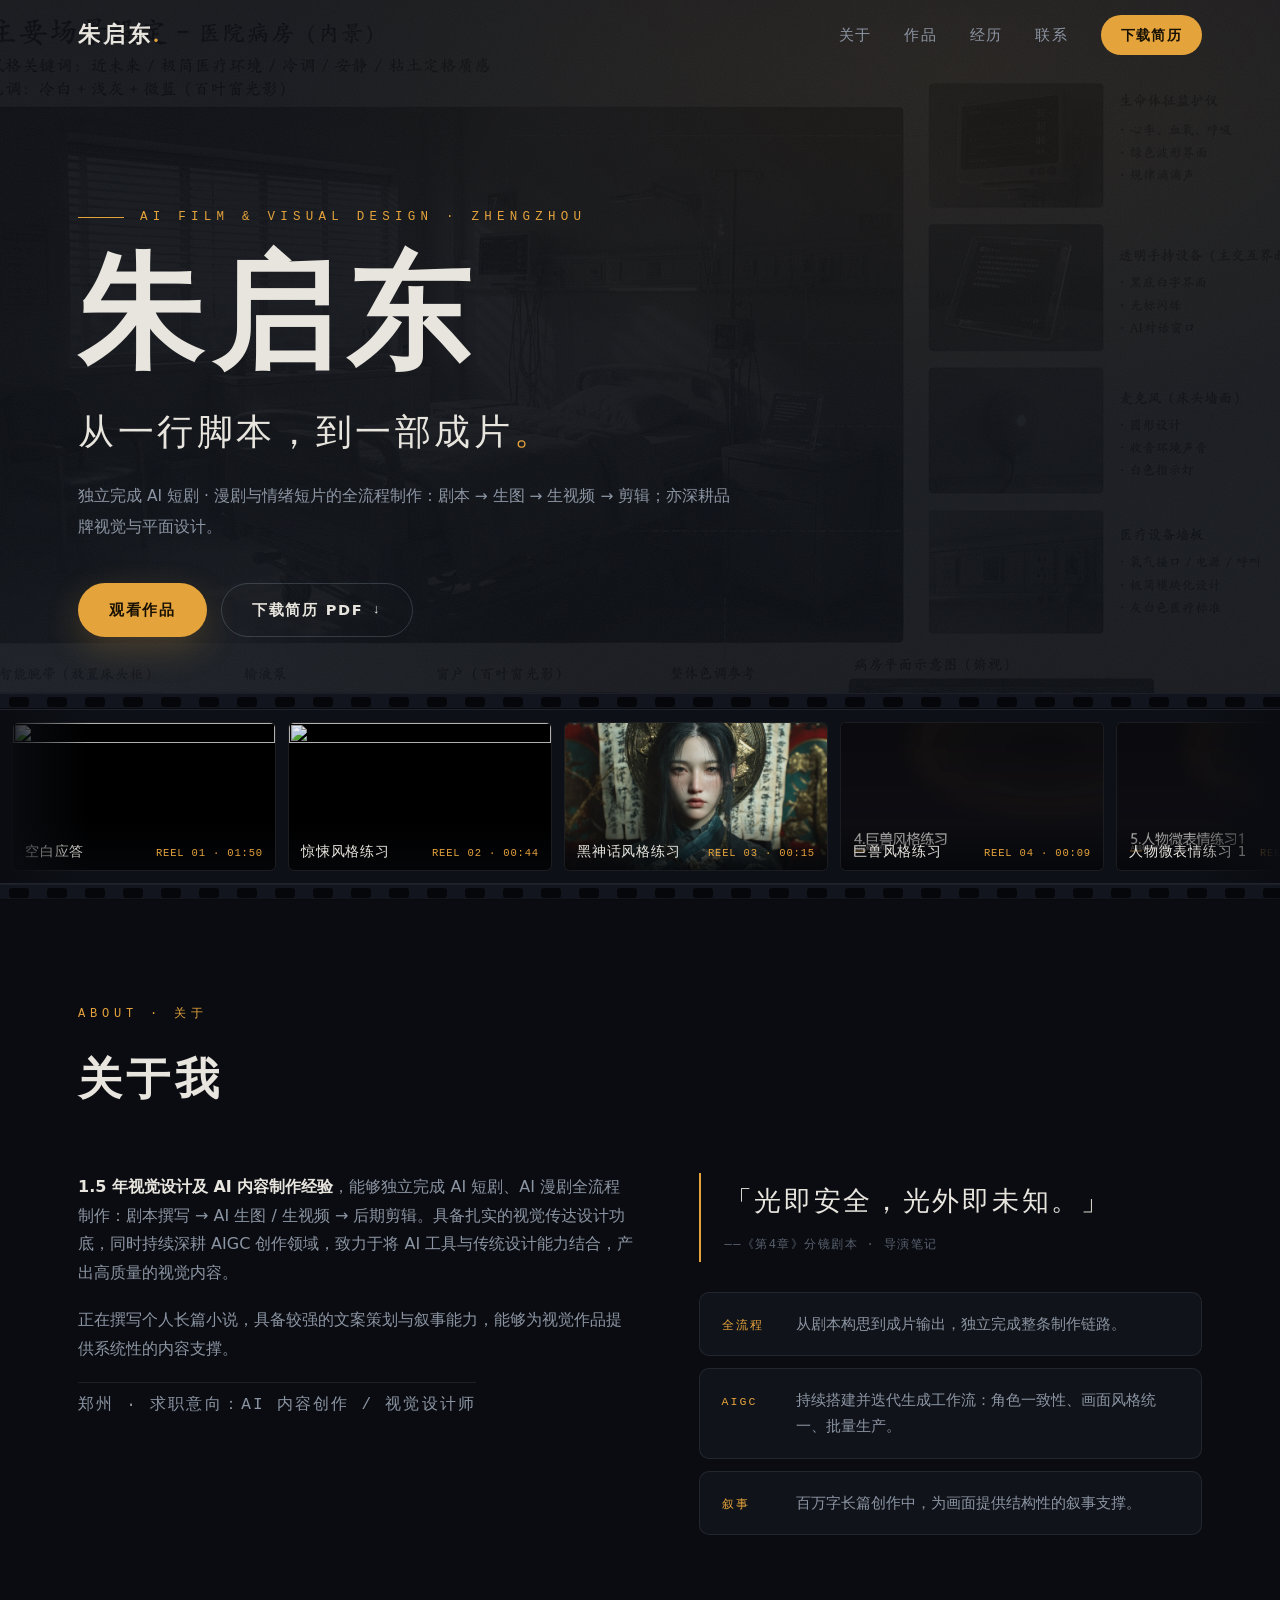
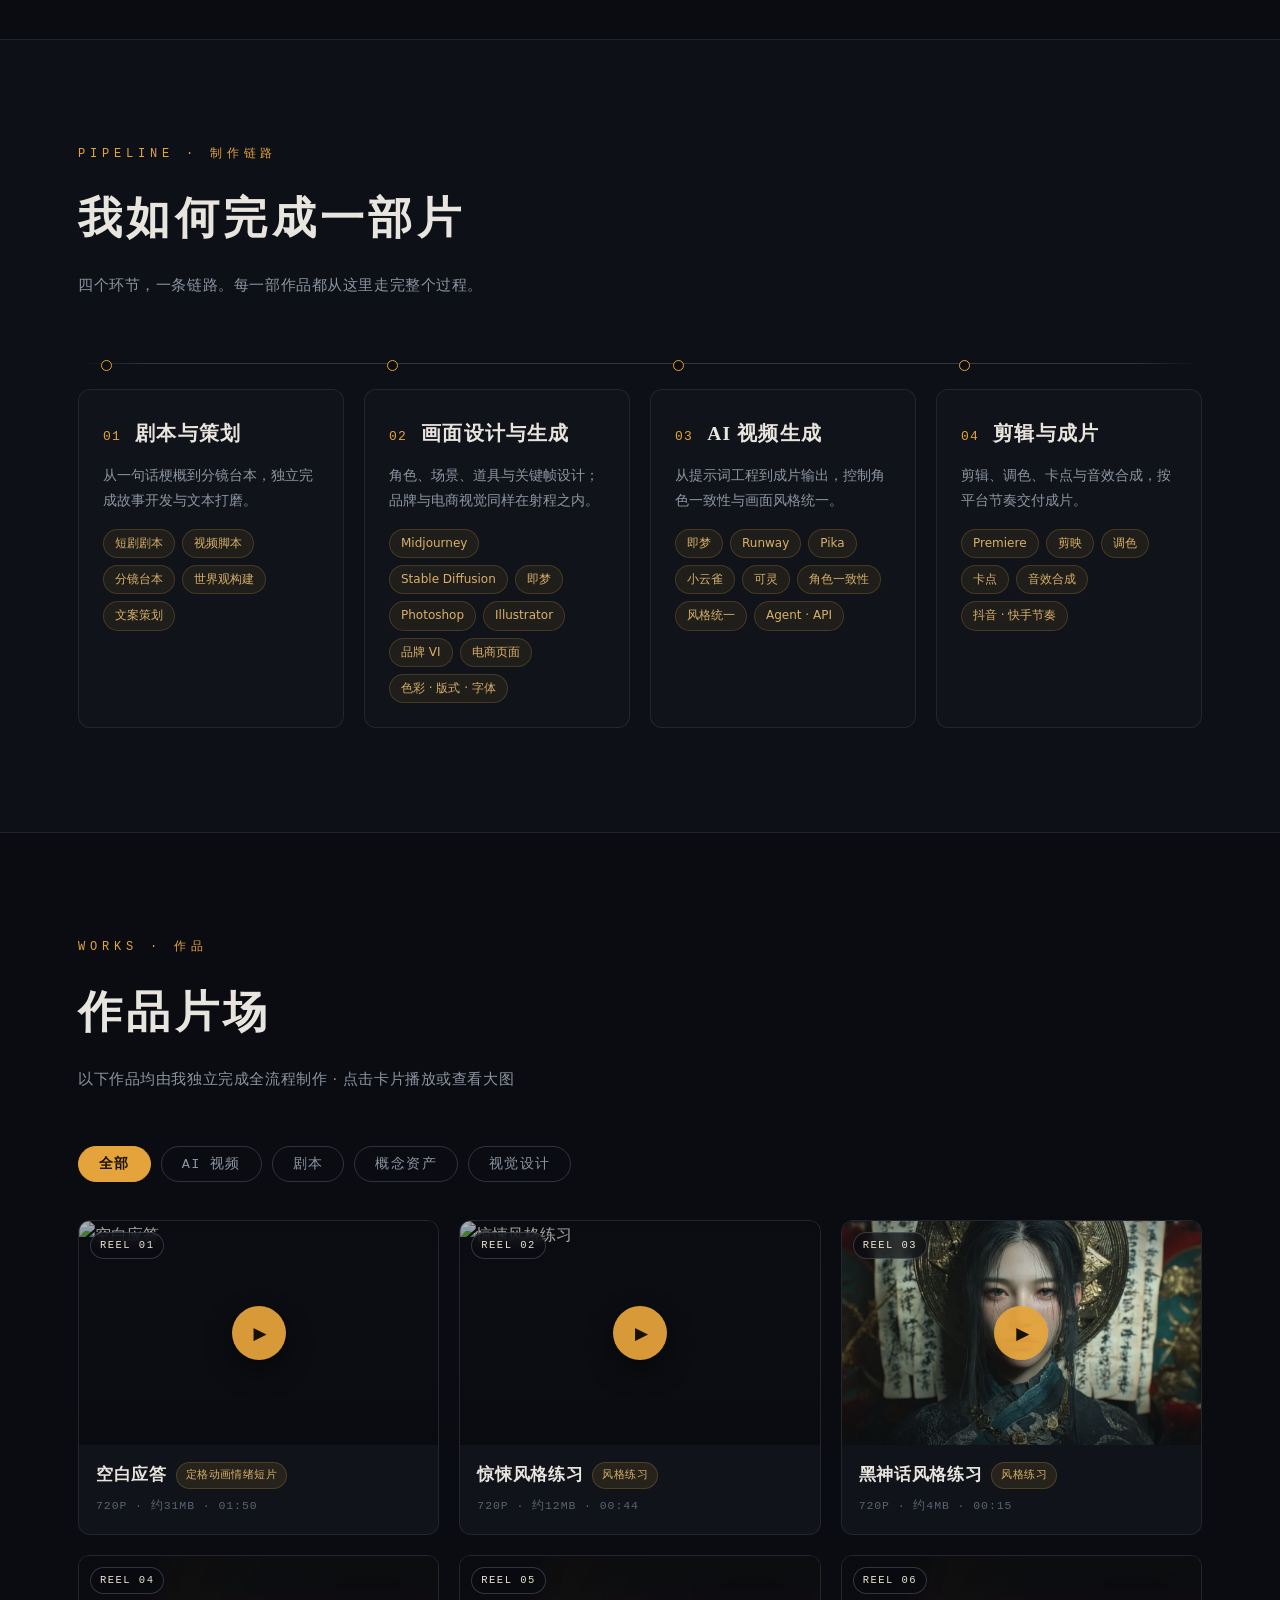
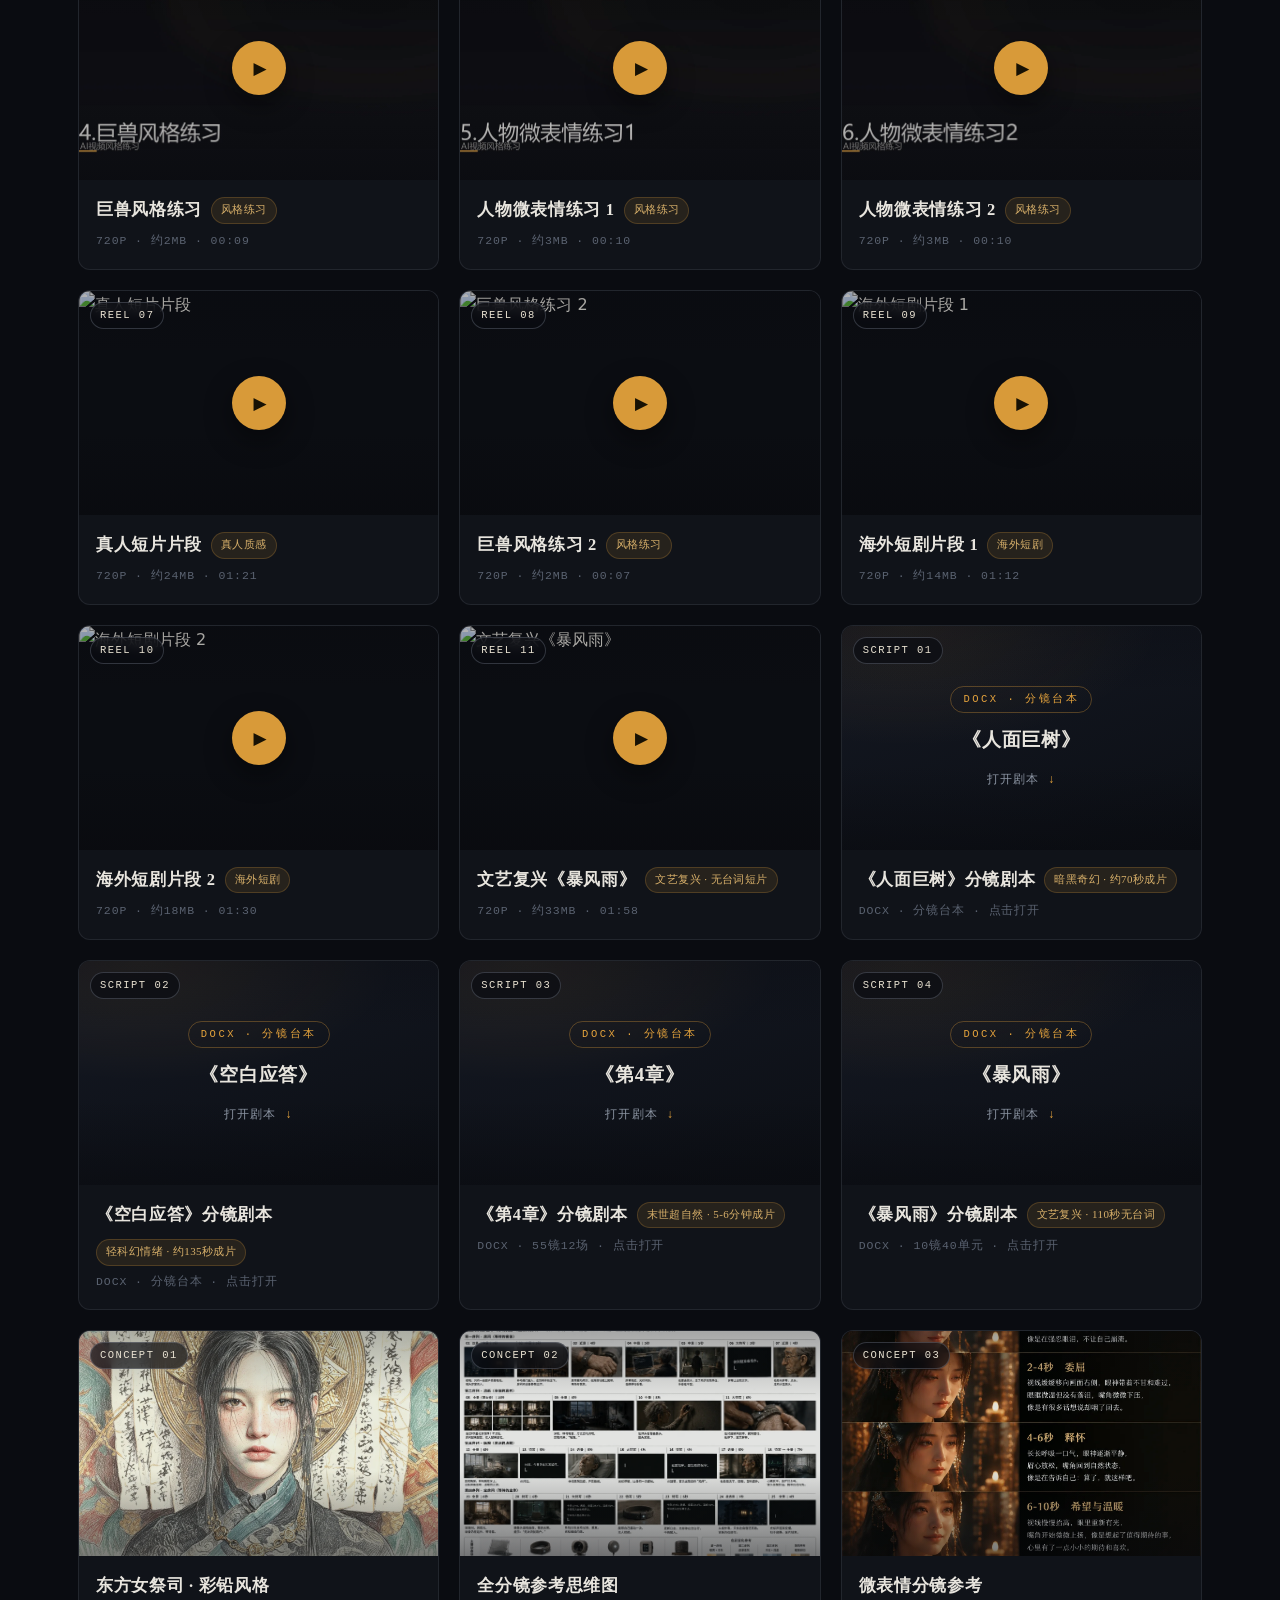
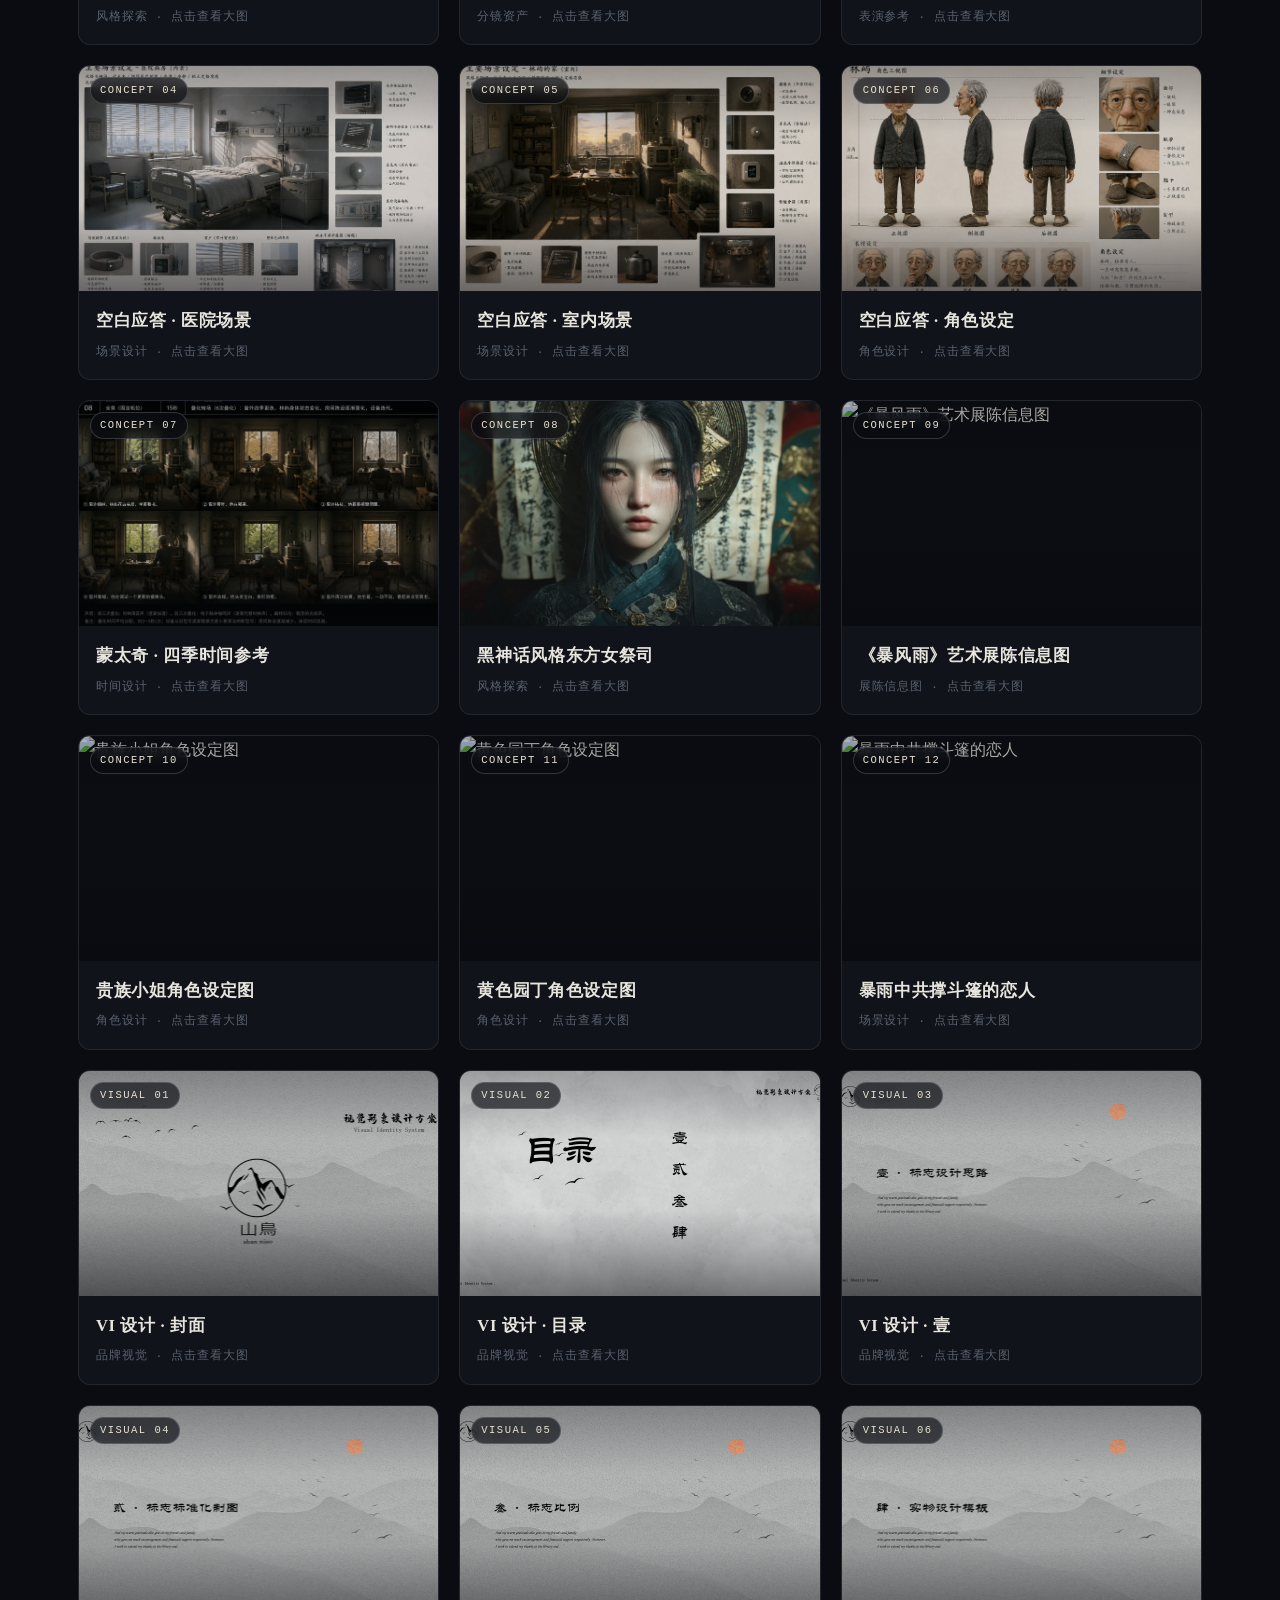
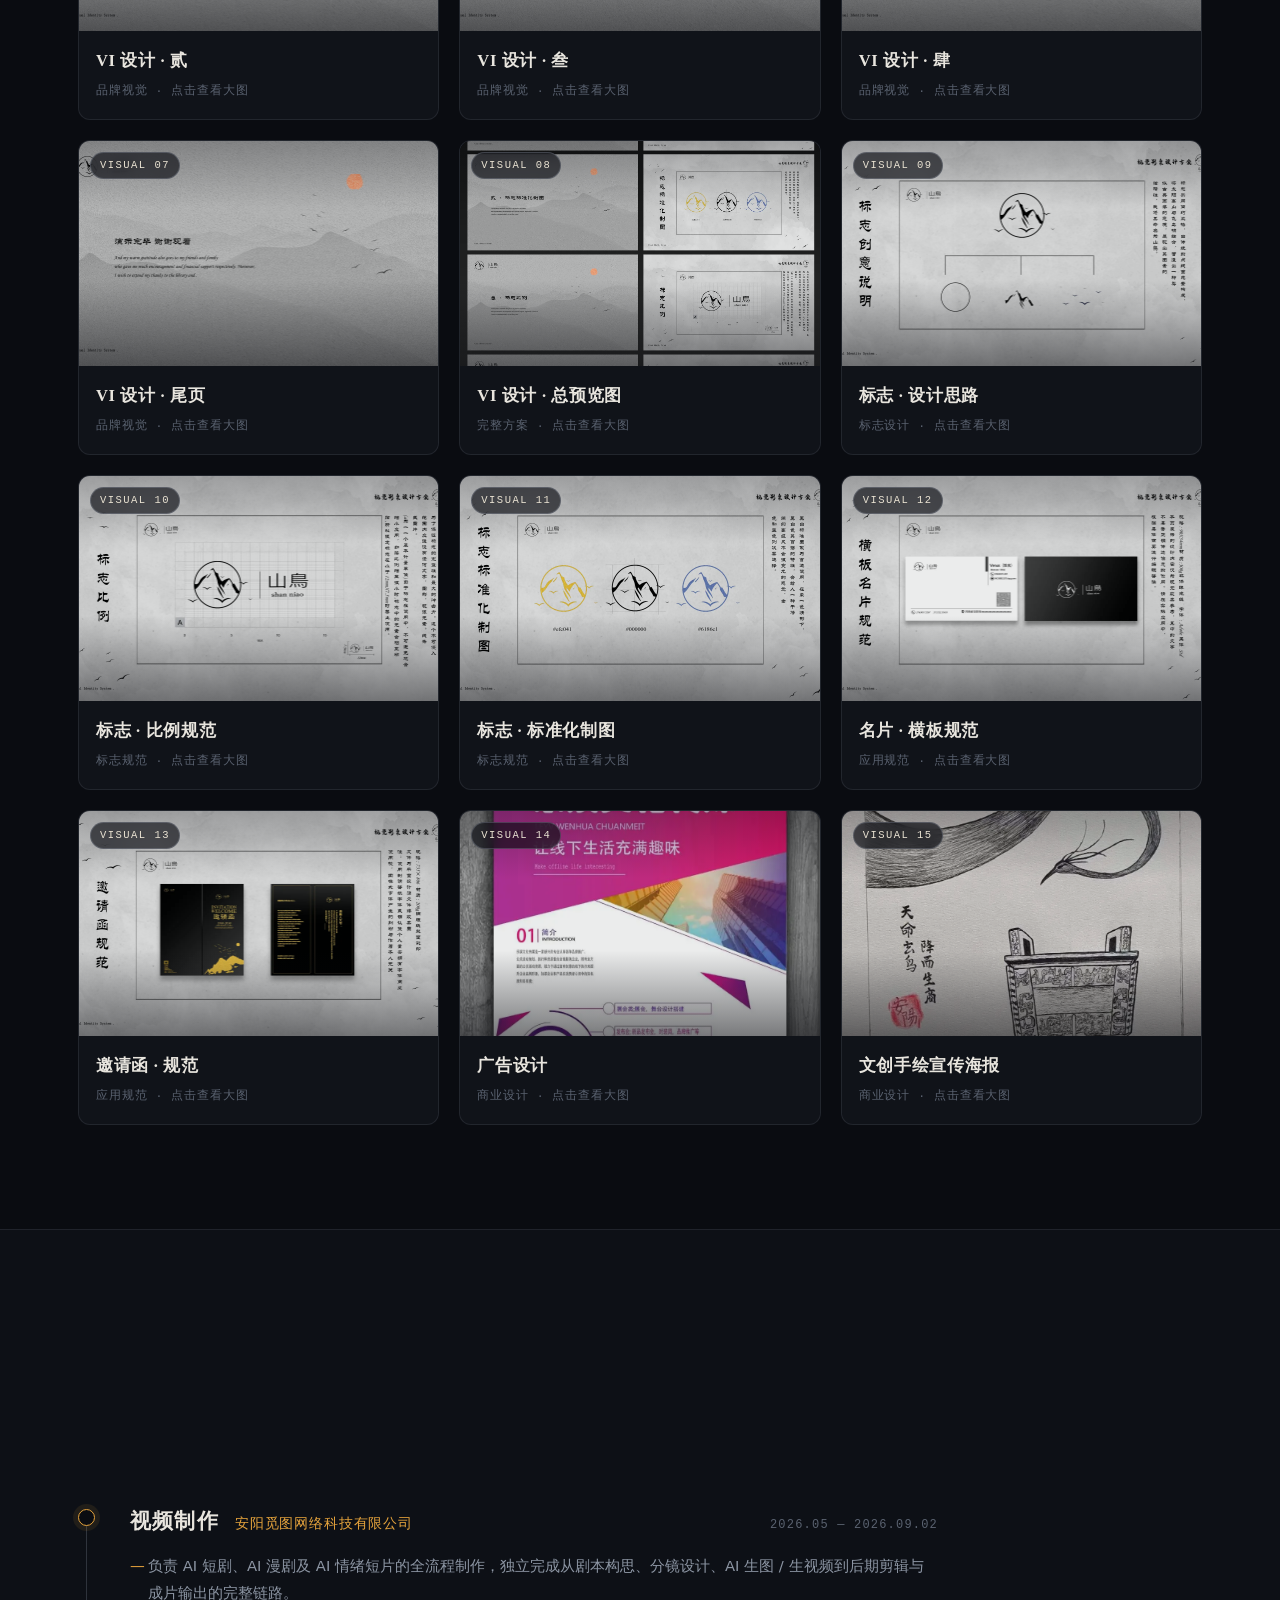
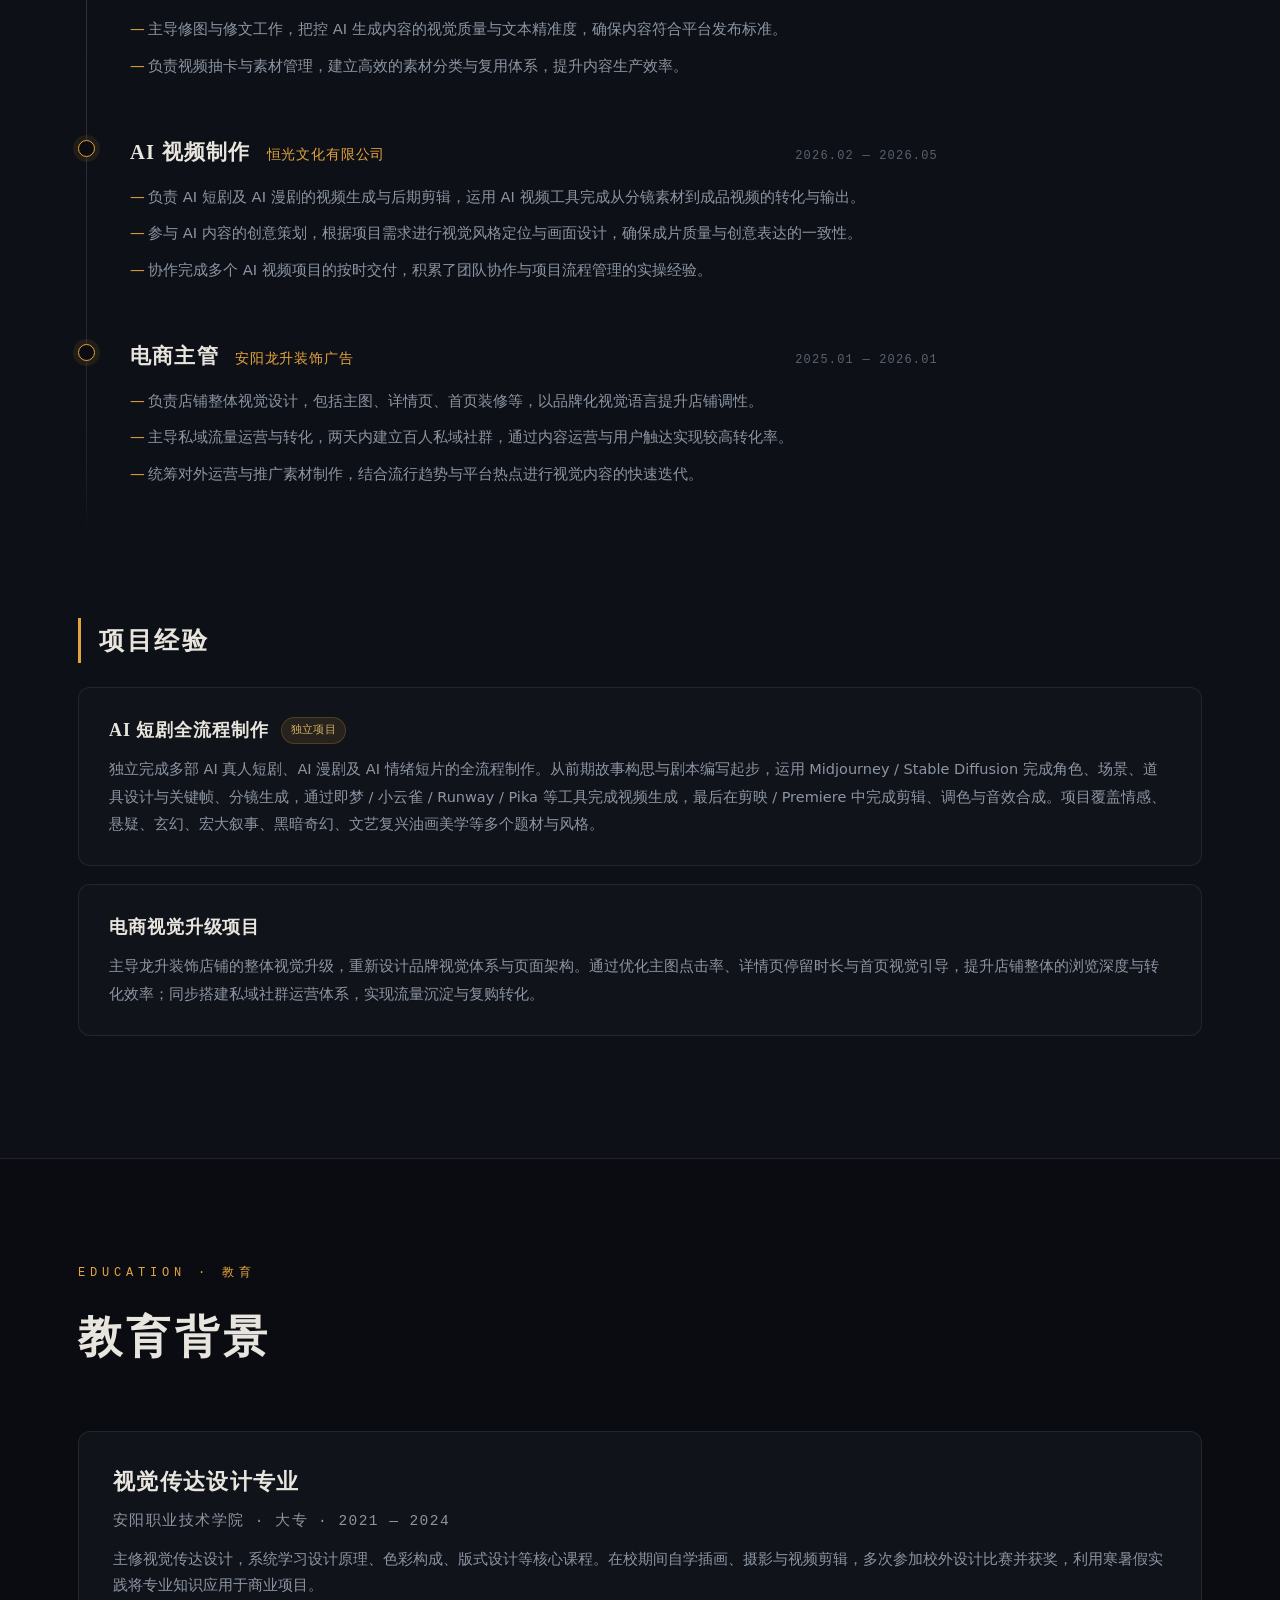
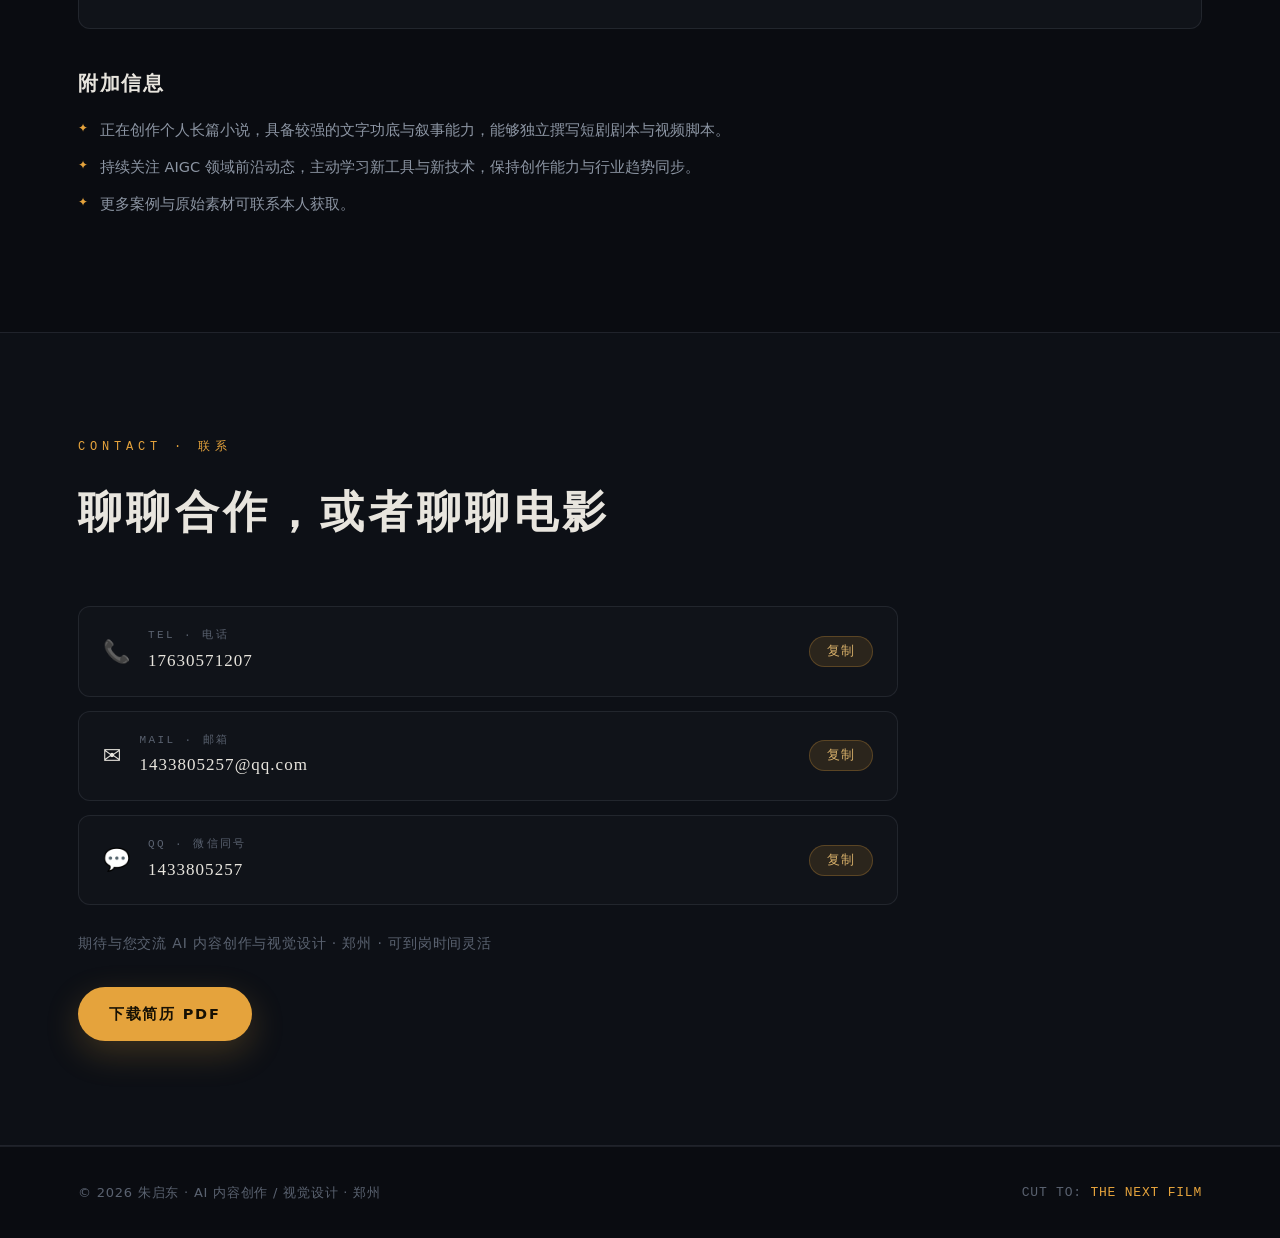
==== commit 4197e1ff: "内容更新：站内数据、简历日期与说明文档" ====
--- a/index.html
+++ b/index.html
@@ -175,7 +175,7 @@
           <div class="tl-head">
             <h3>视频制作</h3>
             <span class="tl-org">安阳觅图网络科技有限公司</span>
-            <span class="tl-date">2026.05 — 至今</span>
+            <span class="tl-date">2026.05 — 2026.09.02</span>
           </div>
           <ul>
             <li>负责 AI 短剧、AI 漫剧及 AI 情绪短片的全流程制作，独立完成从剧本构思、分镜设计、AI 生图 / 生视频到后期剪辑与成片输出的完整链路。</li>
@@ -219,7 +219,7 @@
     <h3 class="projects-title reveal">项目经验</h3>
     <div class="project-card reveal">
       <h4>AI 短剧全流程制作 <span class="tag">独立项目</span></h4>
-      <p>独立完成多部 AI 真人短剧、AI 漫剧及 AI 情绪短片的全流程制作。从前期故事构思与剧本编写起步，运用 Midjourney / Stable Diffusion 完成角色、场景、道具设计与关键帧、分镜生成，通过即梦 / 小云雀 / Runway / Pika 等工具完成视频生成，最后在剪映 / Premiere 中完成剪辑、调色与音效合成。项目覆盖情感、悬疑、玄幻、宏大叙事、黑暗奇幻等多个题材。</p>
+      <p>独立完成多部 AI 真人短剧、AI 漫剧及 AI 情绪短片的全流程制作。从前期故事构思与剧本编写起步，运用 Midjourney / Stable Diffusion 完成角色、场景、道具设计与关键帧、分镜生成，通过即梦 / 小云雀 / Runway / Pika 等工具完成视频生成，最后在剪映 / Premiere 中完成剪辑、调色与音效合成。项目覆盖情感、悬疑、玄幻、宏大叙事、黑暗奇幻、文艺复兴油画美学等多个题材与风格。</p>
     </div>
     <div class="project-card reveal">
       <h4>电商视觉升级项目</h4>
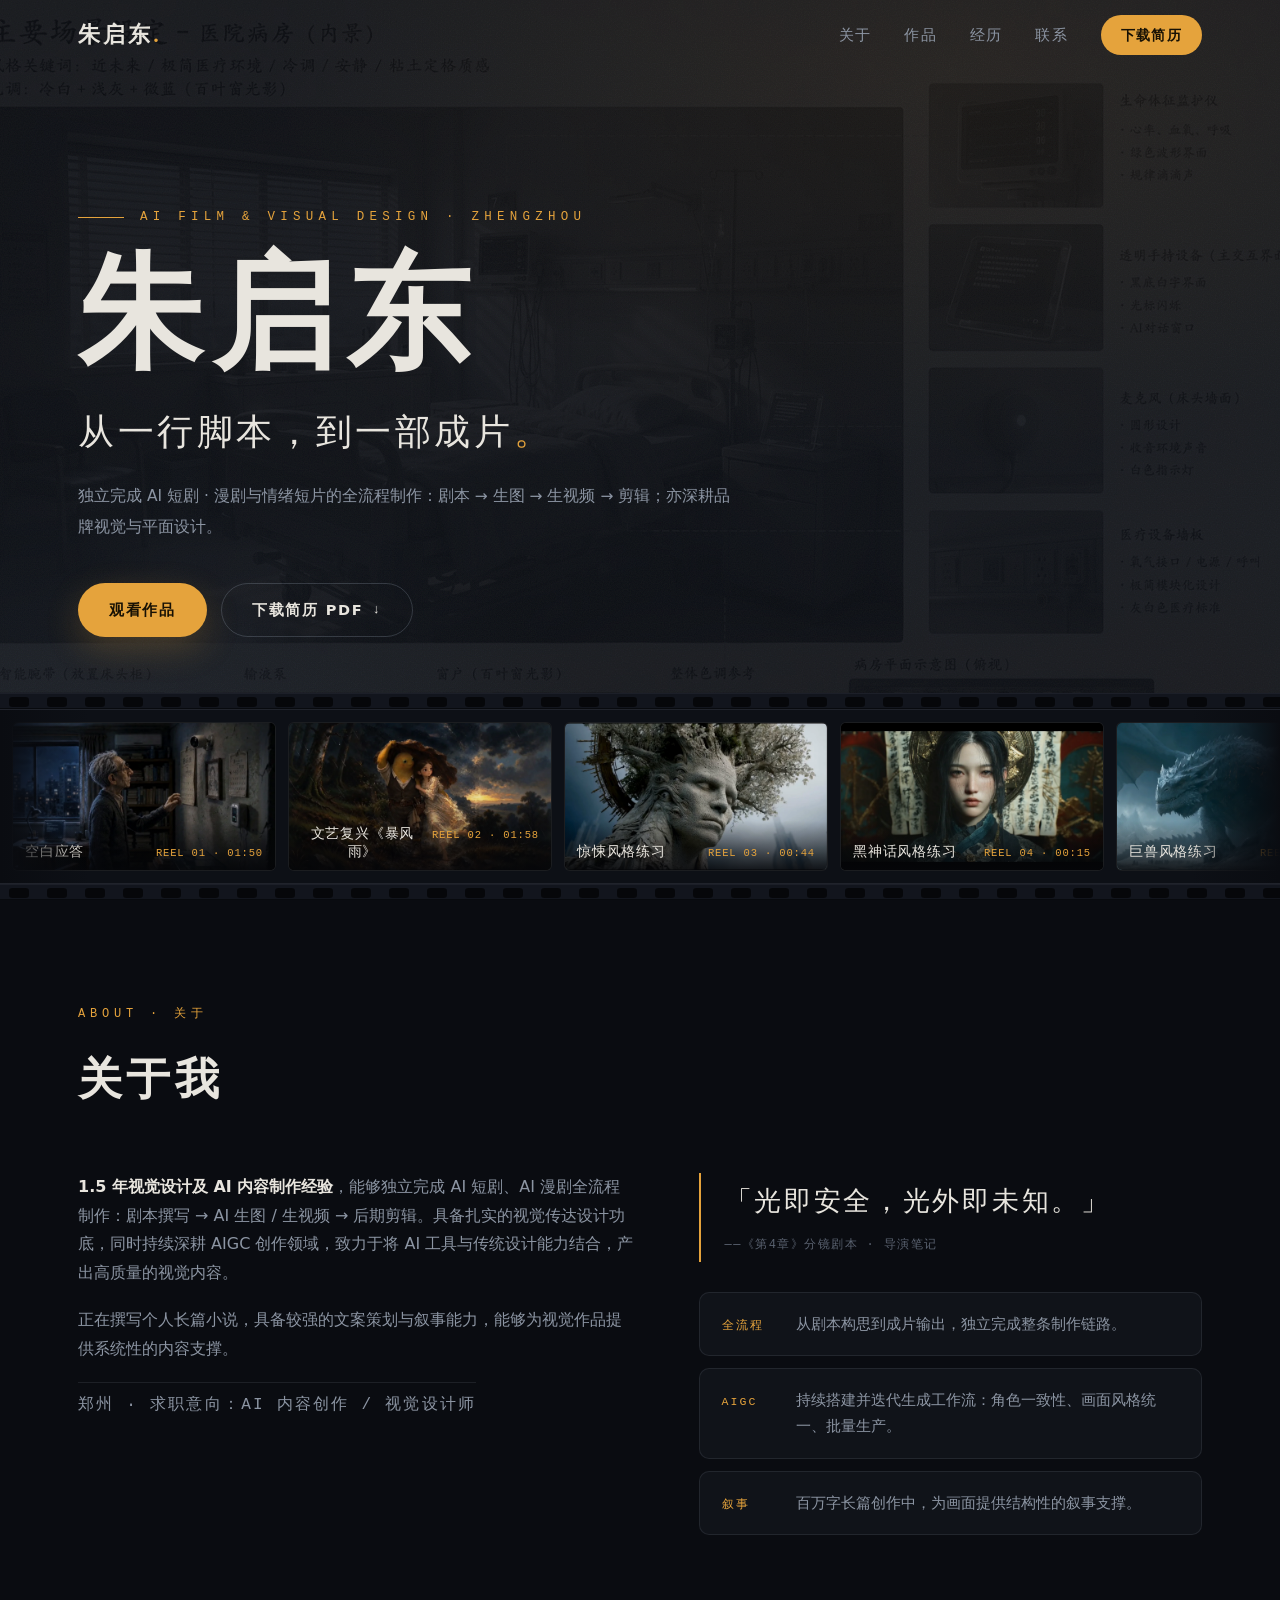
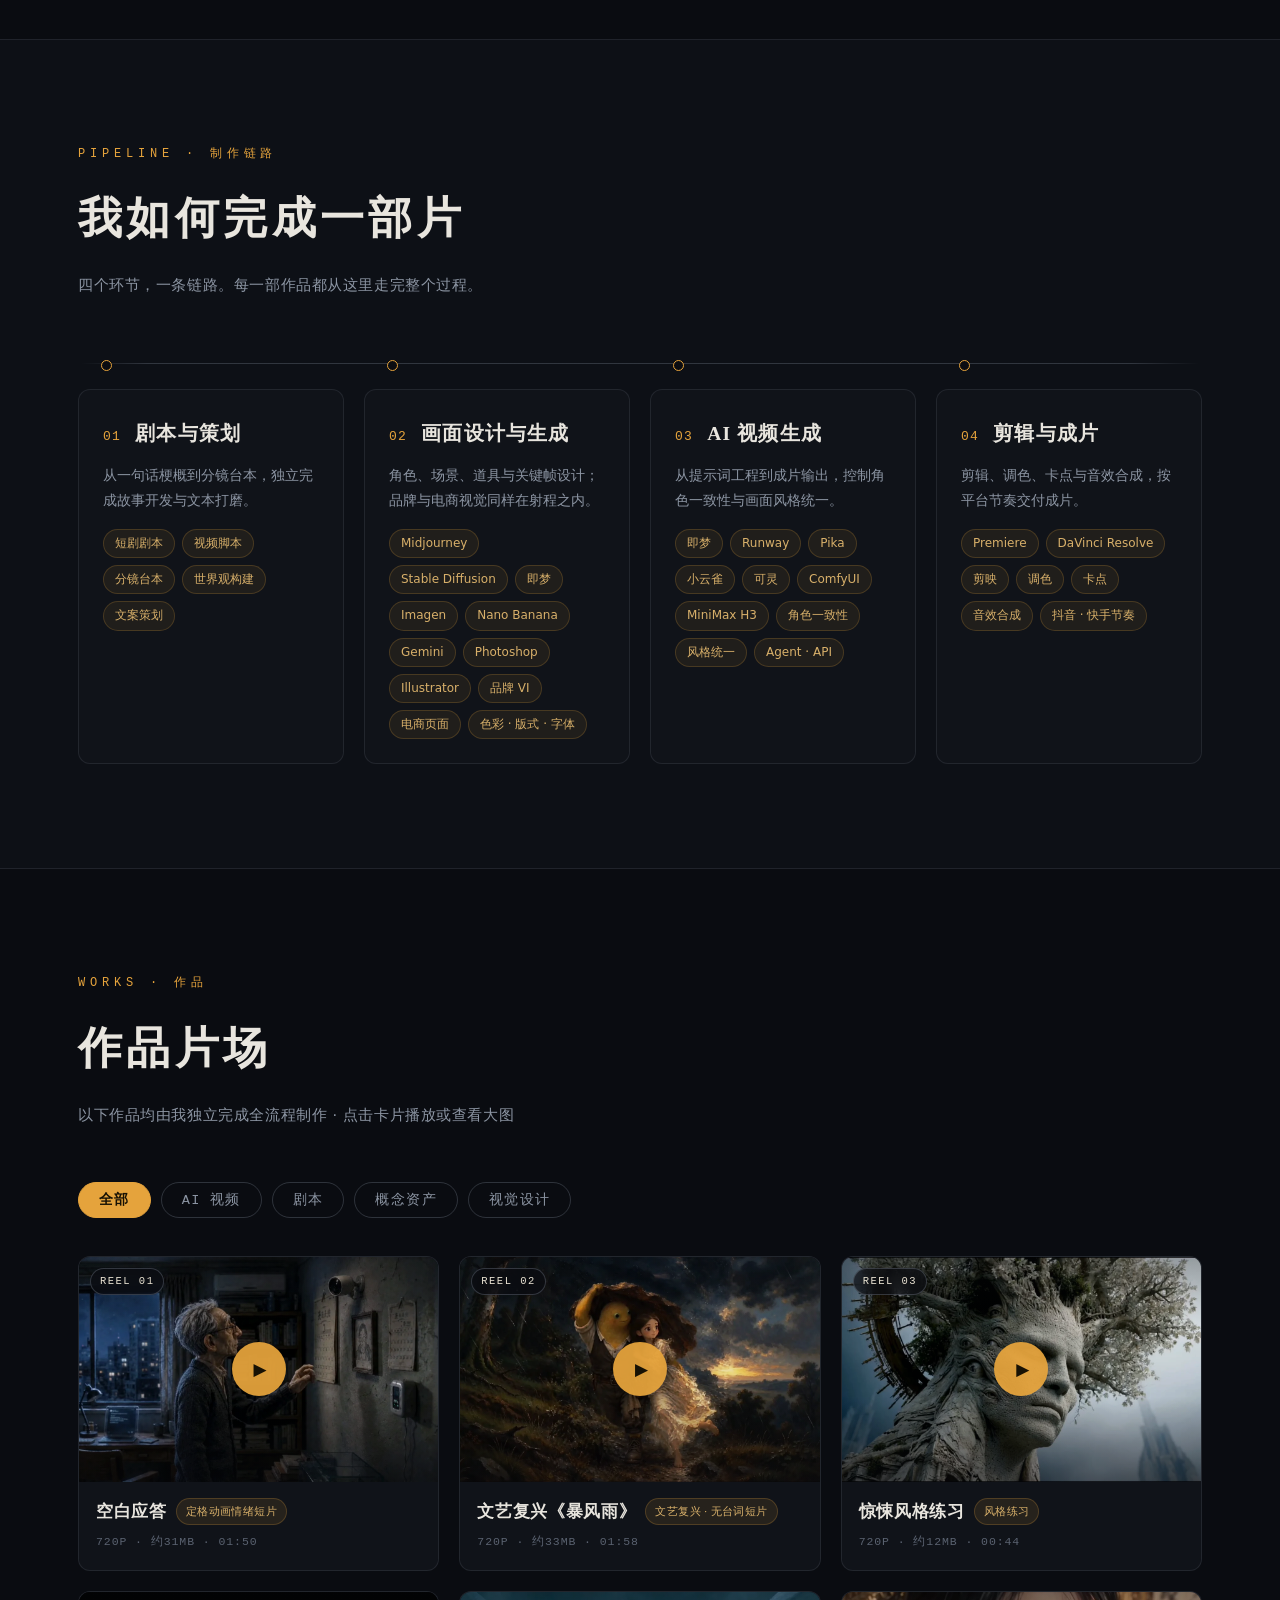
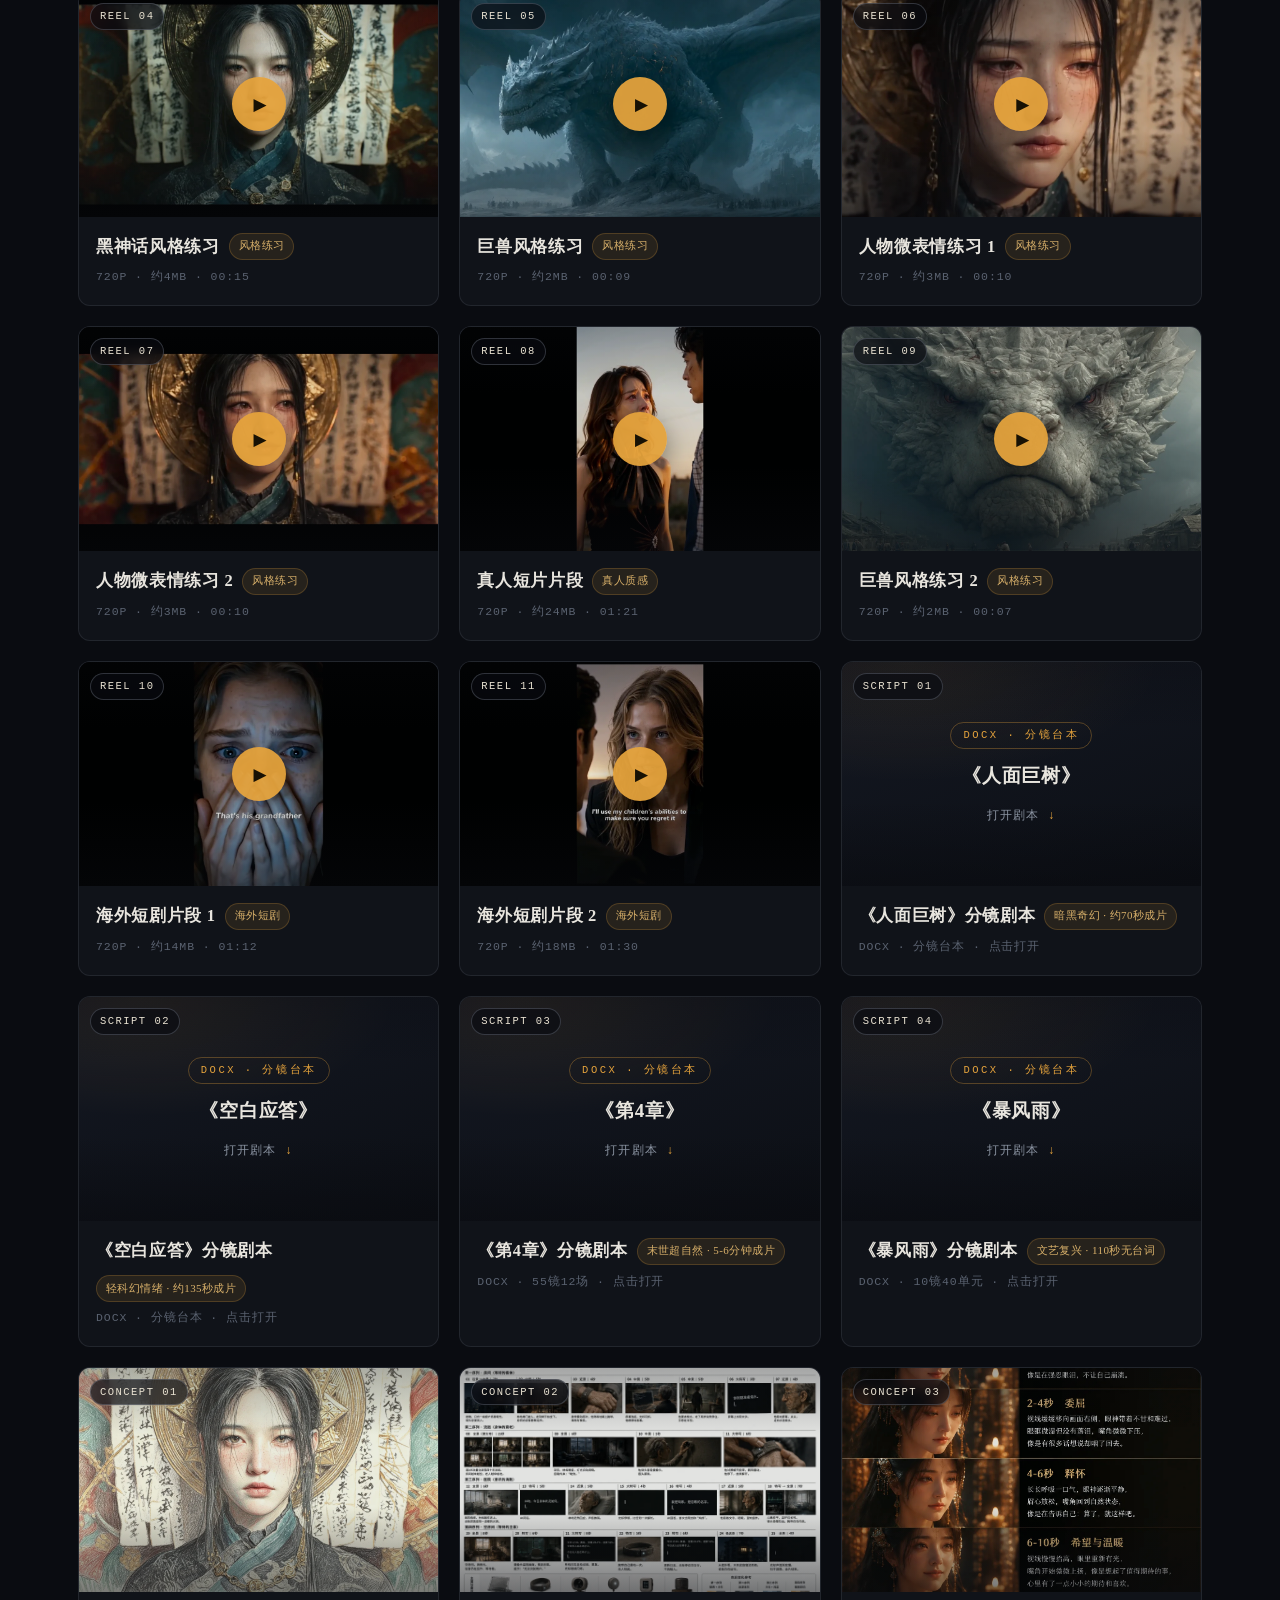
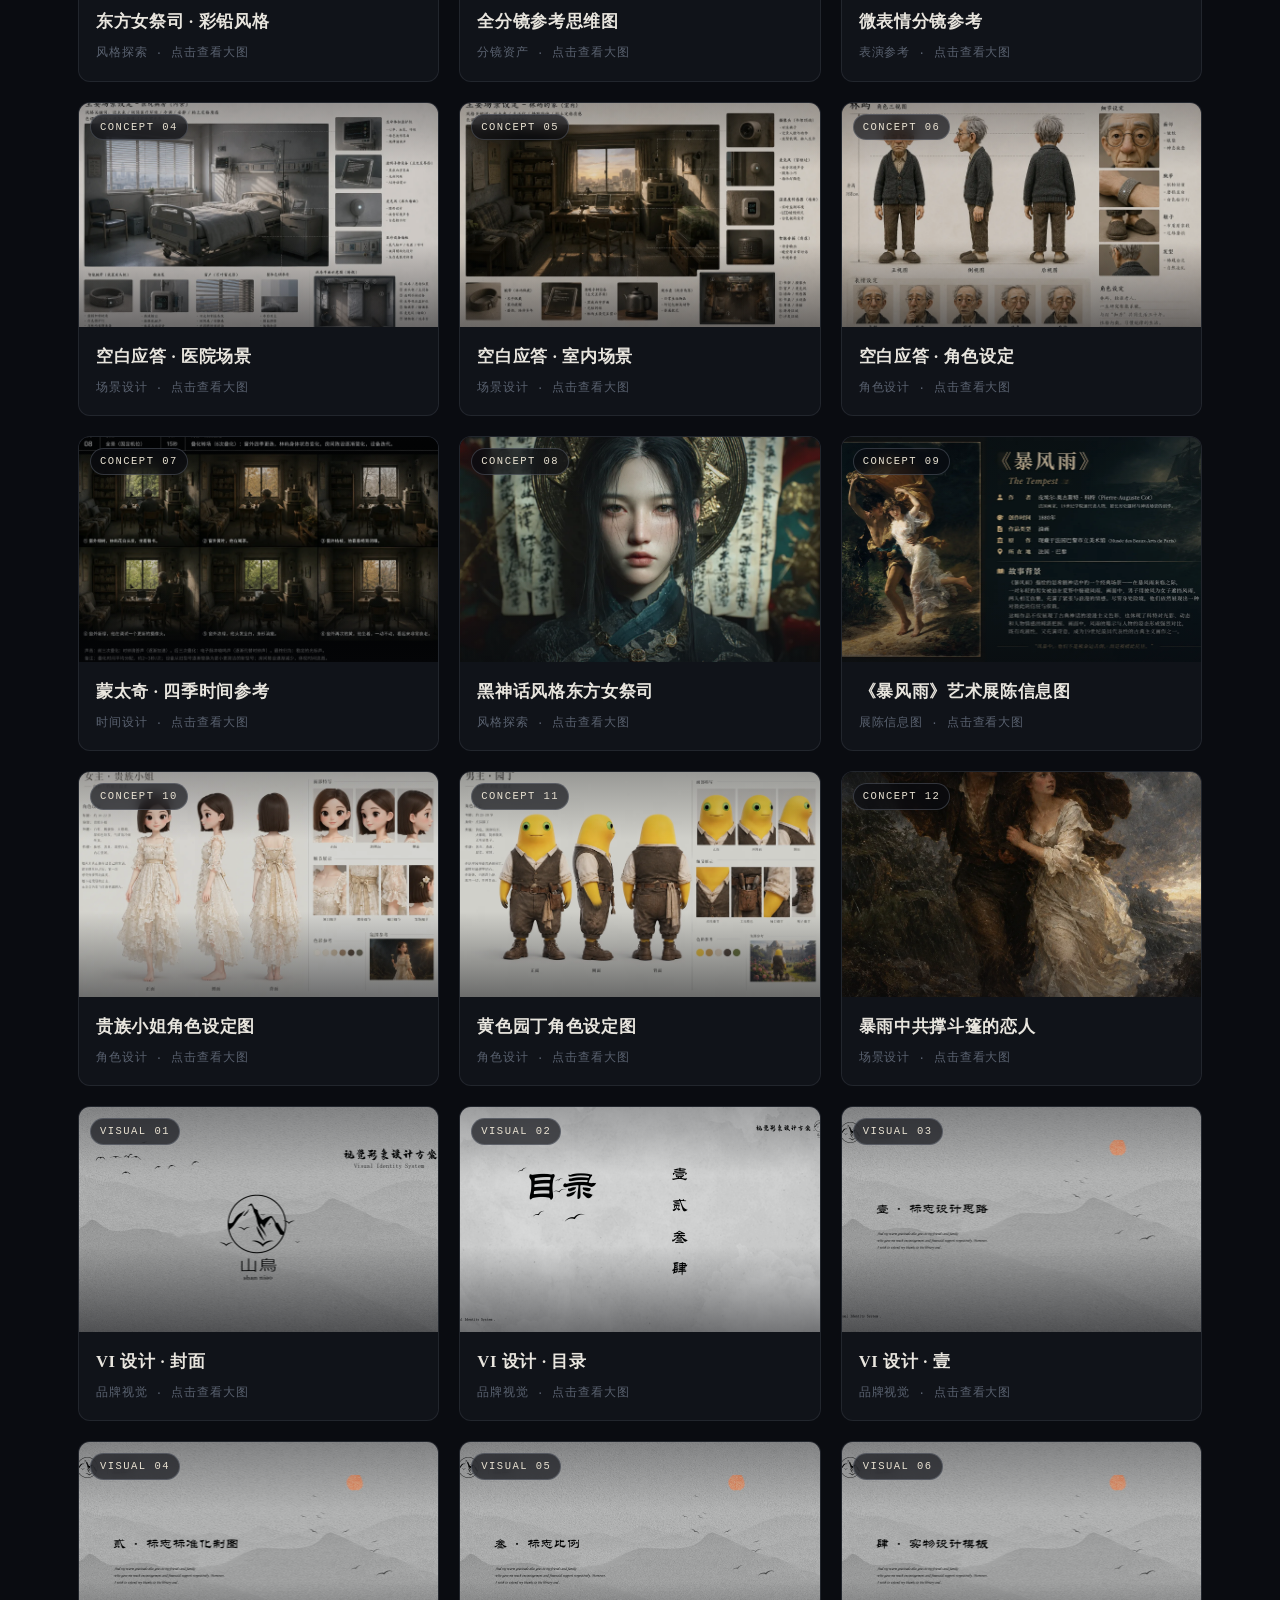
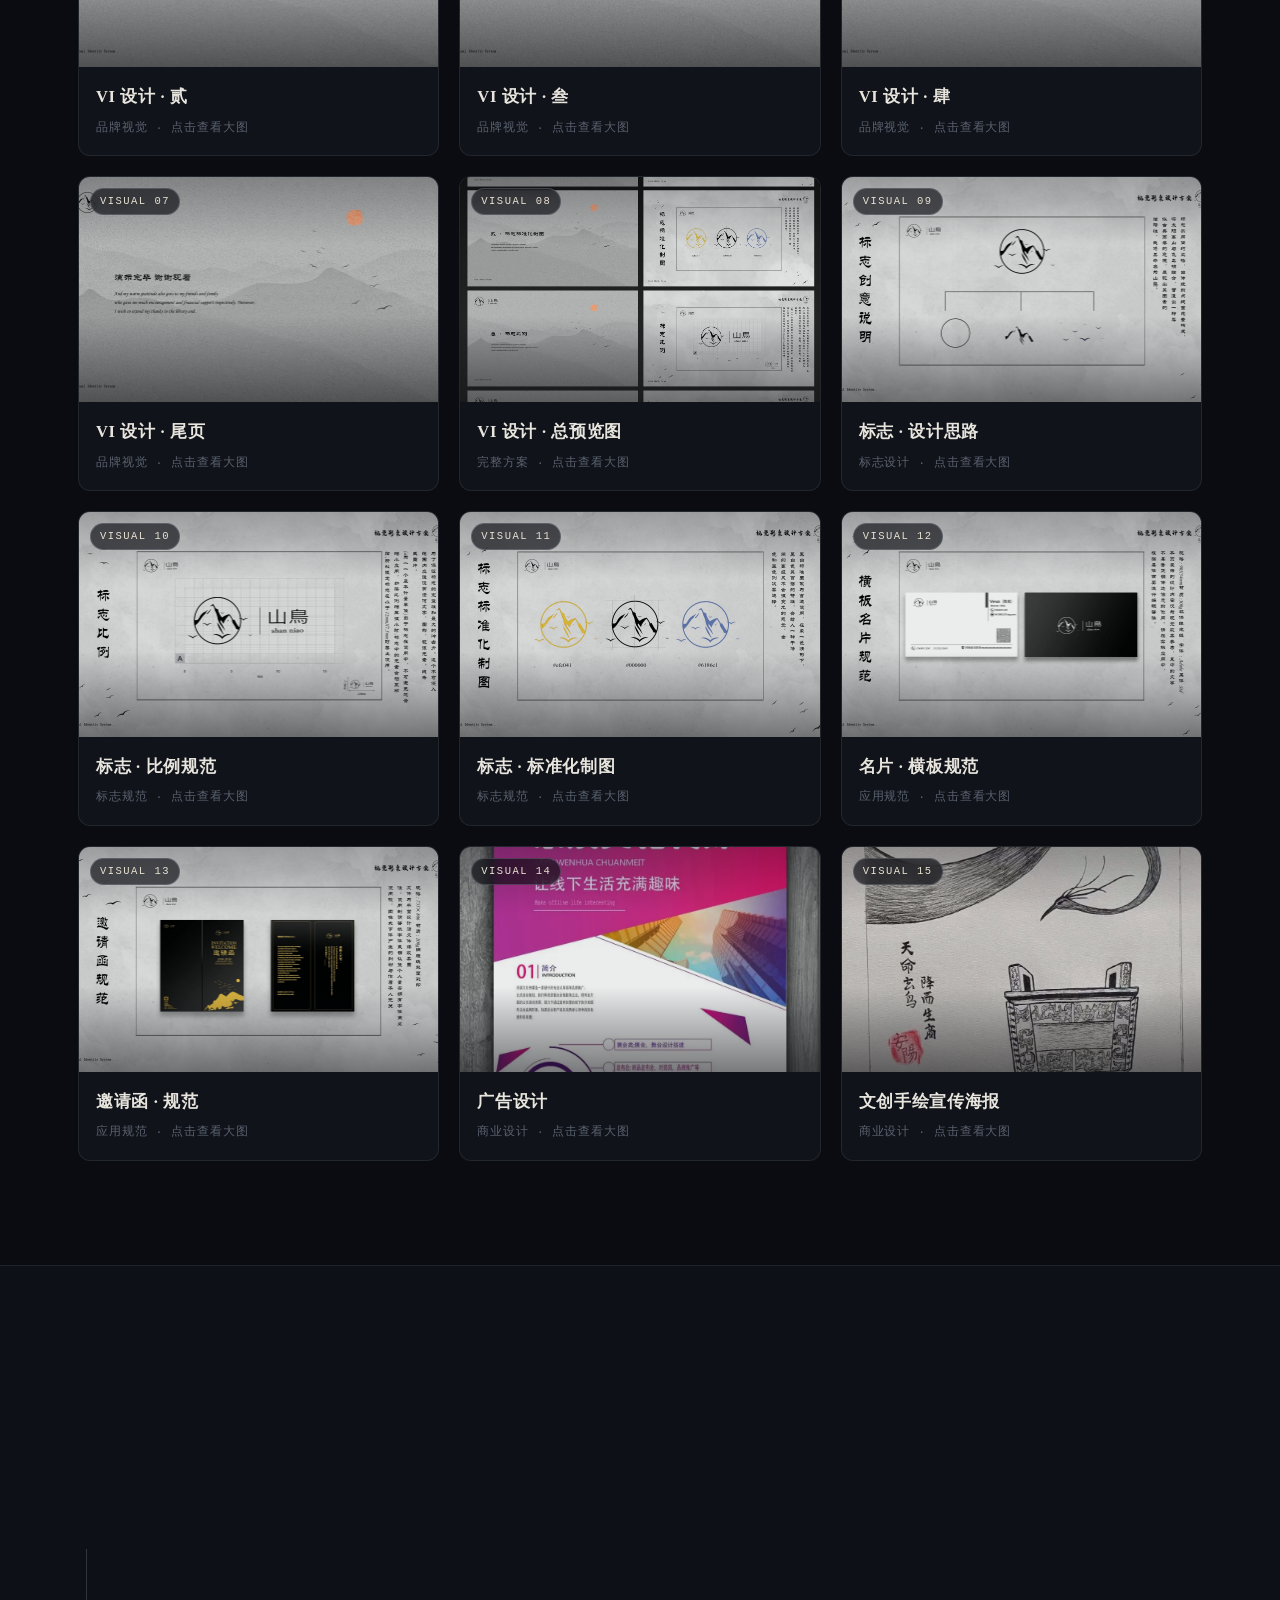
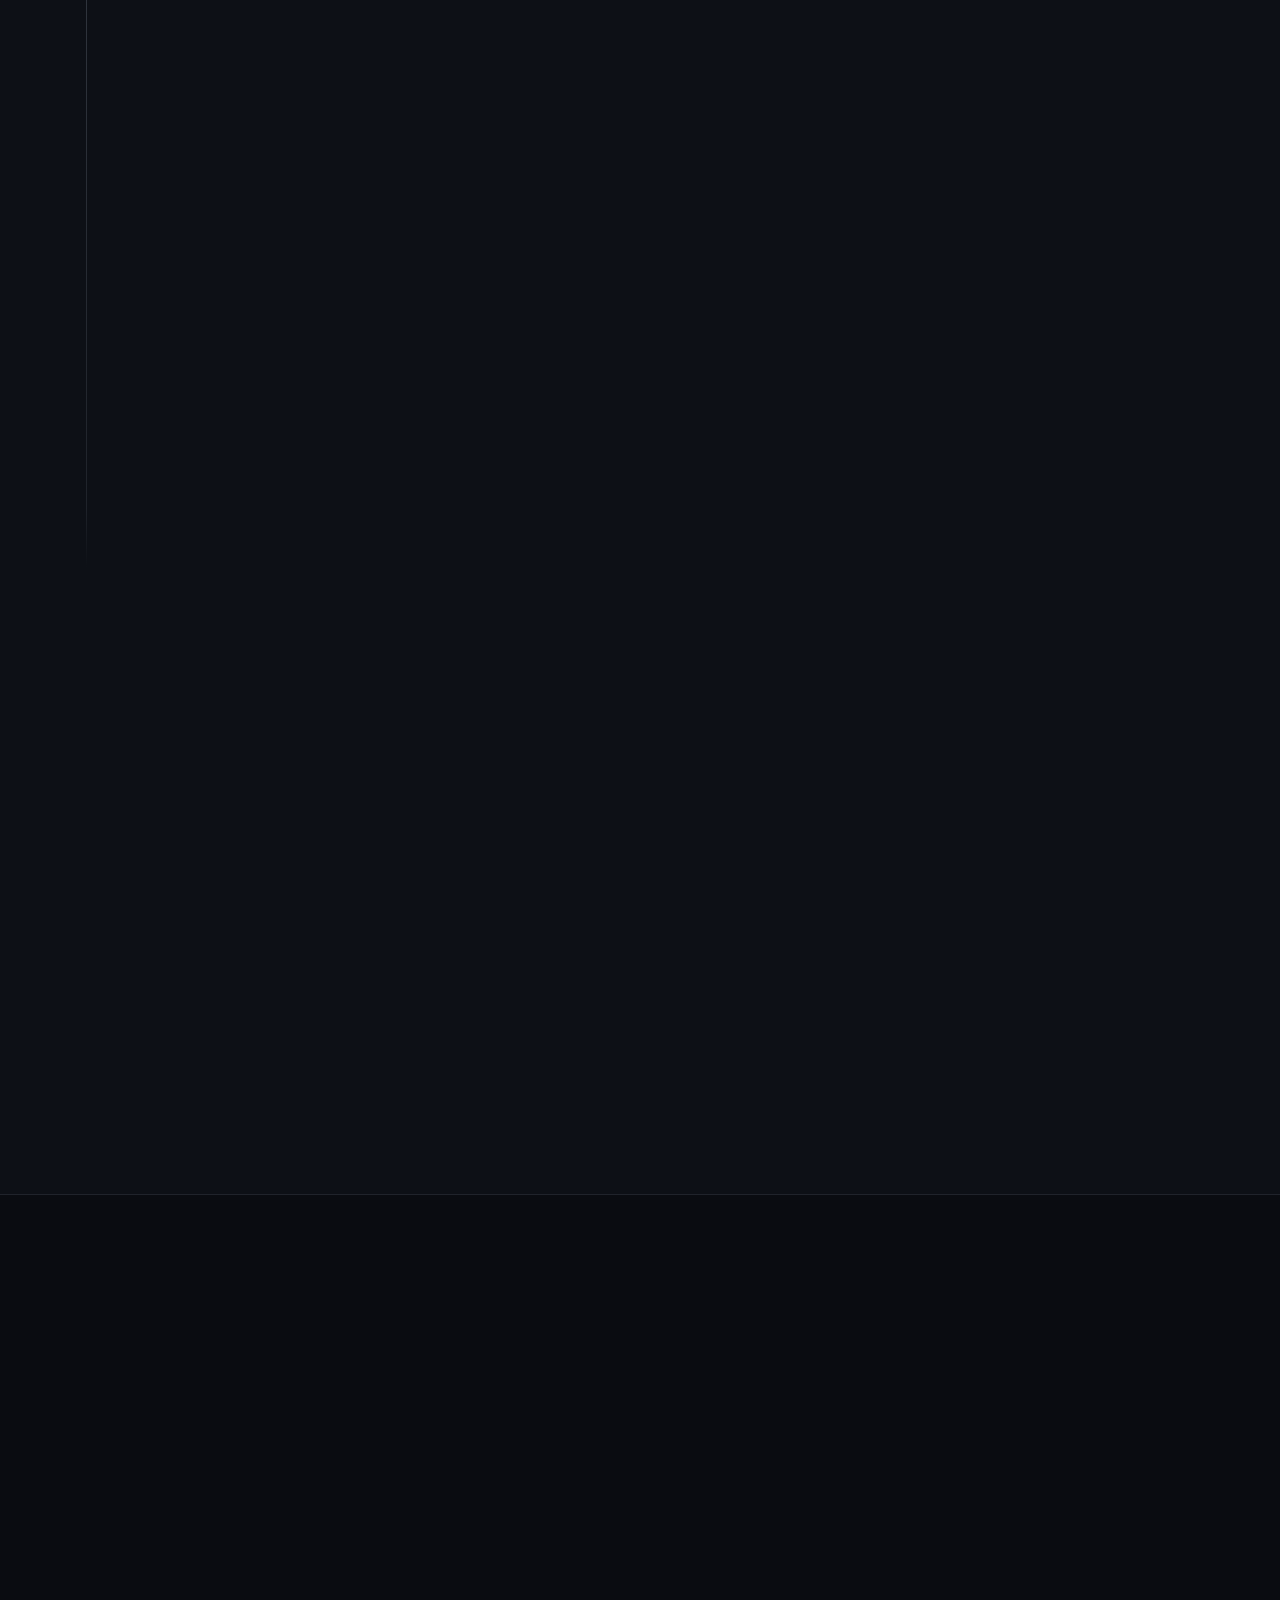
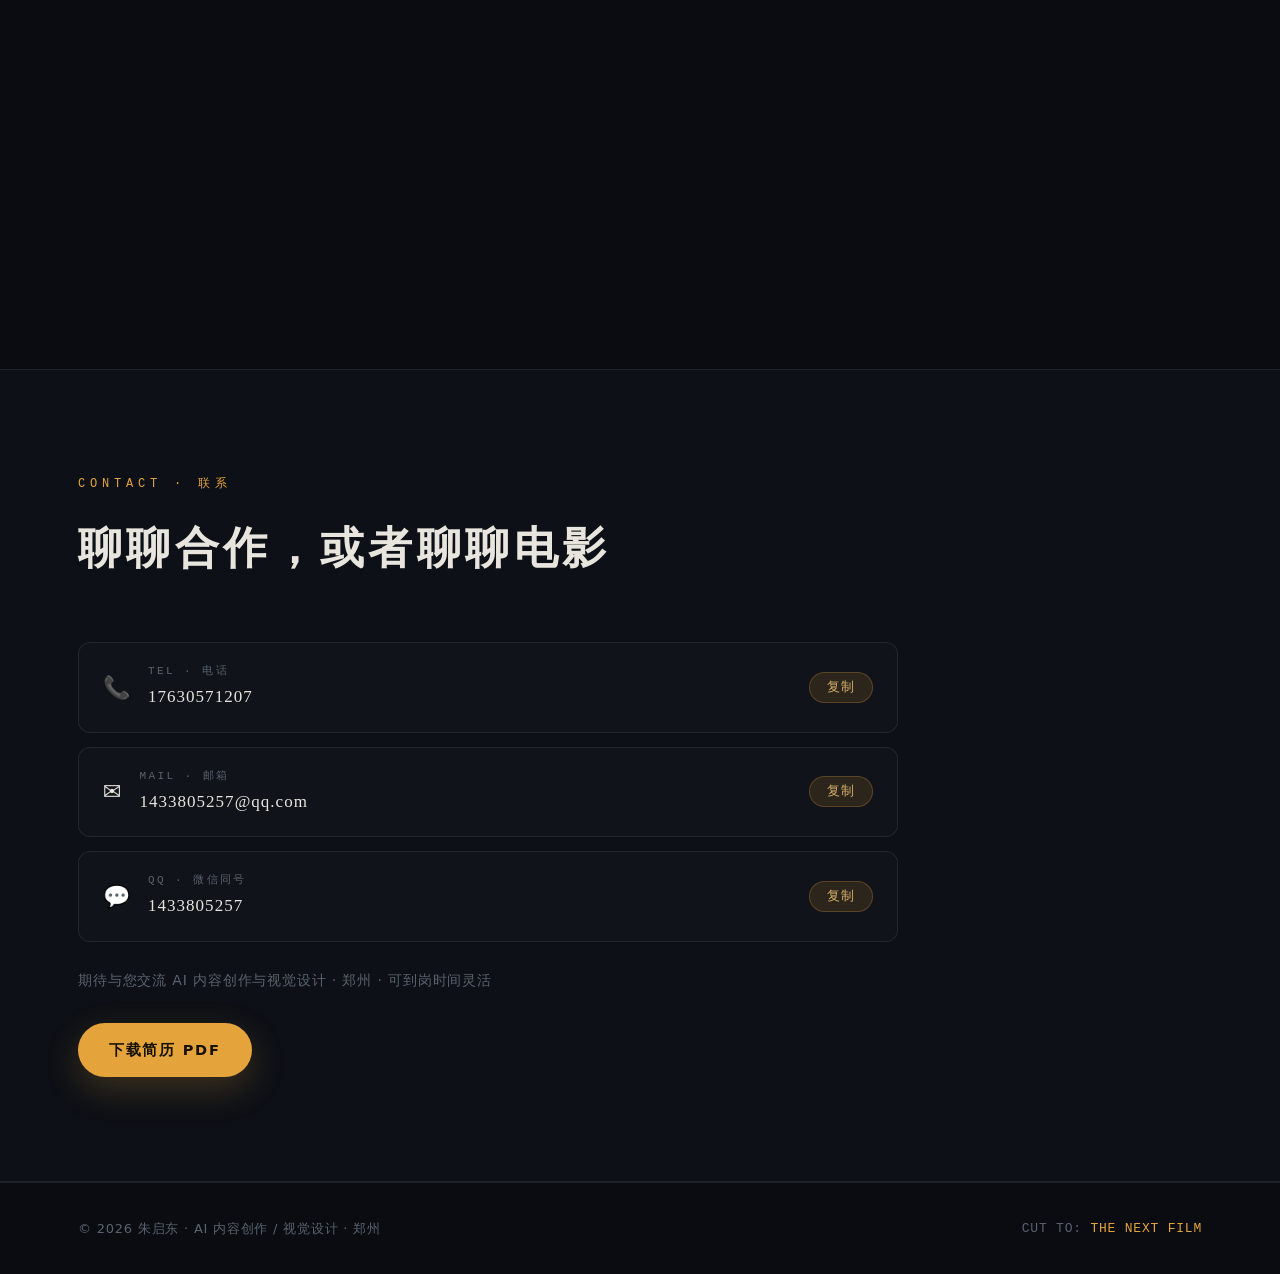
==== commit 20f2bd29: "内容更新：补充达芬奇等软件标签，暴风雨排序至第二位" ====
--- a/index.html
+++ b/index.html
@@ -120,21 +120,21 @@
         <div class="stage-top"><span class="stage-idx">02</span><h3>画面设计与生成</h3></div>
         <p>角色、场景、道具与关键帧设计；品牌与电商视觉同样在射程之内。</p>
         <div class="chips">
-          <span>Midjourney</span><span>Stable Diffusion</span><span>即梦</span><span>Photoshop</span><span>Illustrator</span><span>品牌 VI</span><span>电商页面</span><span>色彩 · 版式 · 字体</span>
+          <span>Midjourney</span><span>Stable Diffusion</span><span>即梦</span><span>Imagen</span><span>Nano Banana</span><span>Gemini</span><span>Photoshop</span><span>Illustrator</span><span>品牌 VI</span><span>电商页面</span><span>色彩 · 版式 · 字体</span>
         </div>
       </article>
       <article class="stage reveal">
         <div class="stage-top"><span class="stage-idx">03</span><h3>AI 视频生成</h3></div>
         <p>从提示词工程到成片输出，控制角色一致性与画面风格统一。</p>
         <div class="chips">
-          <span>即梦</span><span>Runway</span><span>Pika</span><span>小云雀</span><span>可灵</span><span>角色一致性</span><span>风格统一</span><span>Agent · API</span>
+          <span>即梦</span><span>Runway</span><span>Pika</span><span>小云雀</span><span>可灵</span><span>ComfyUI</span><span>MiniMax H3</span><span>角色一致性</span><span>风格统一</span><span>Agent · API</span>
         </div>
       </article>
       <article class="stage reveal">
         <div class="stage-top"><span class="stage-idx">04</span><h3>剪辑与成片</h3></div>
         <p>剪辑、调色、卡点与音效合成，按平台节奏交付成片。</p>
         <div class="chips">
-          <span>Premiere</span><span>剪映</span><span>调色</span><span>卡点</span><span>音效合成</span><span>抖音 · 快手节奏</span>
+          <span>Premiere</span><span>DaVinci Resolve</span><span>剪映</span><span>调色</span><span>卡点</span><span>音效合成</span><span>抖音 · 快手节奏</span>
         </div>
       </article>
     </div>
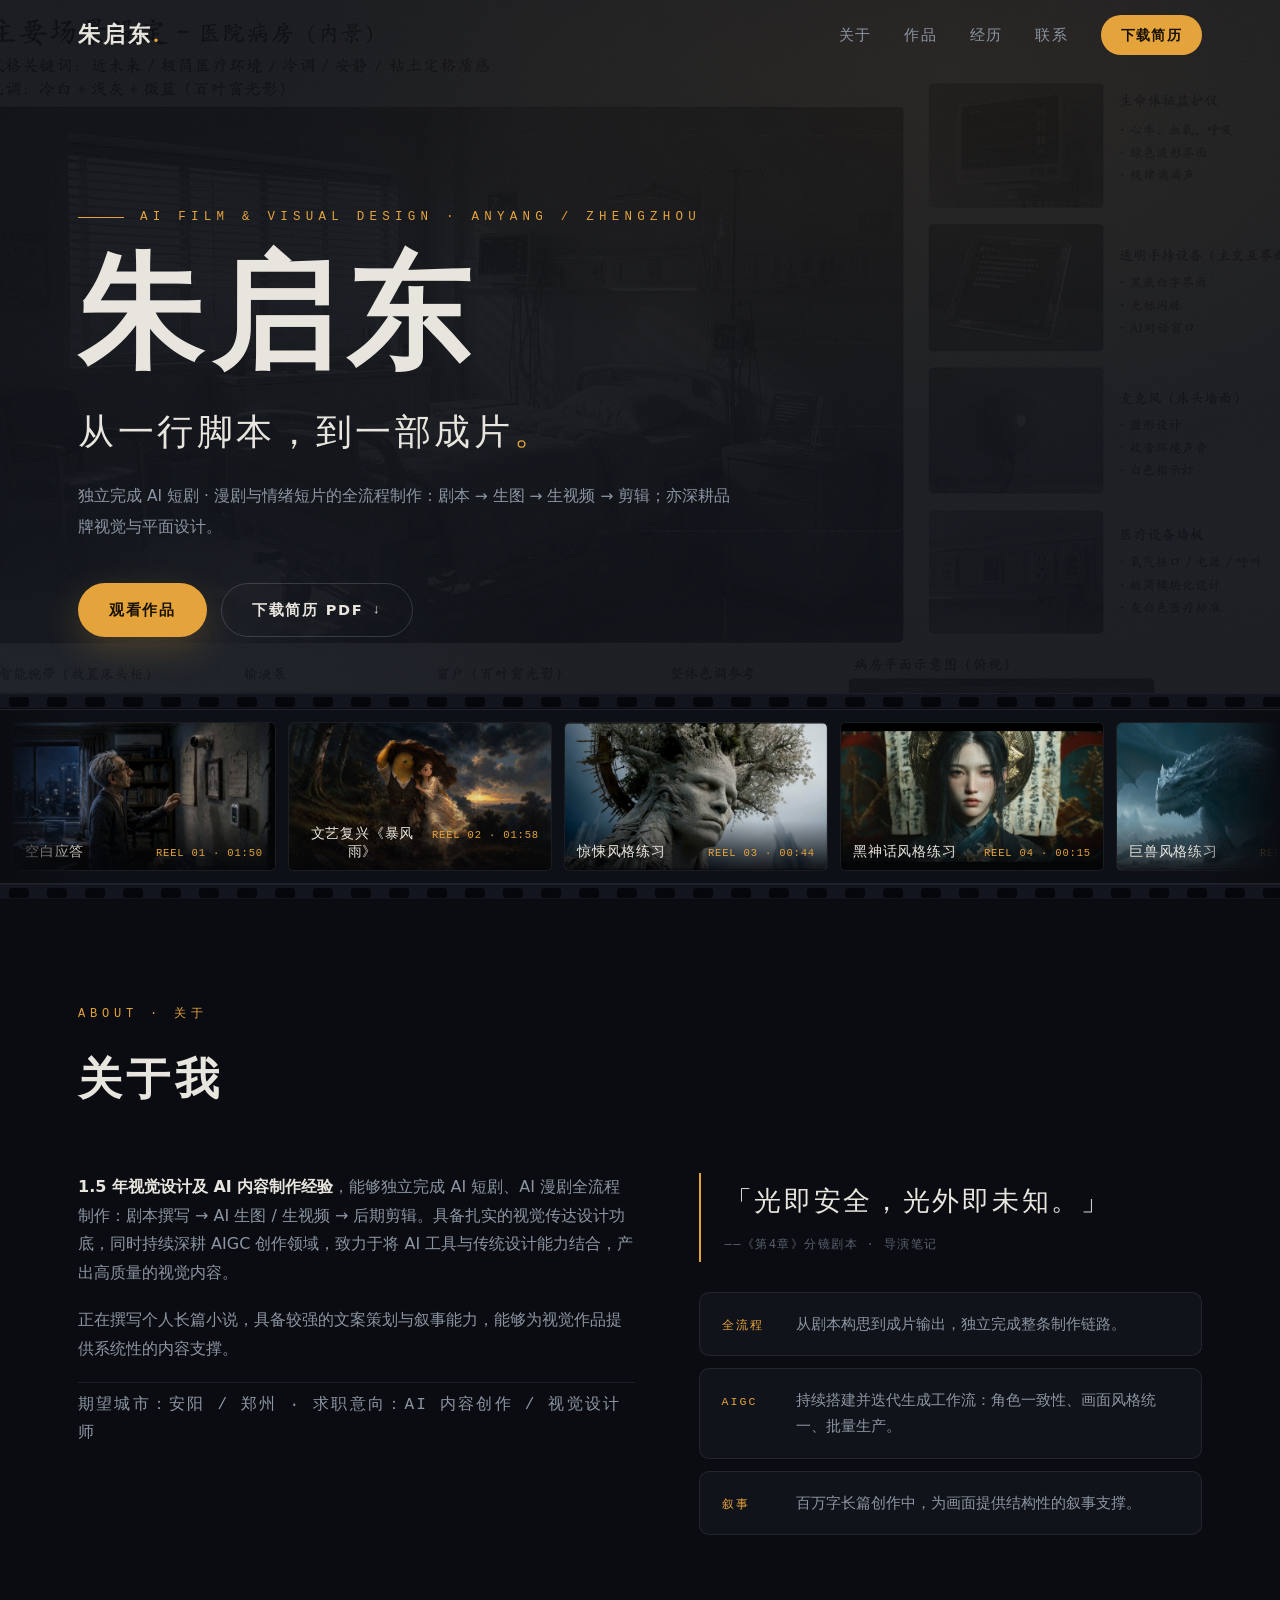
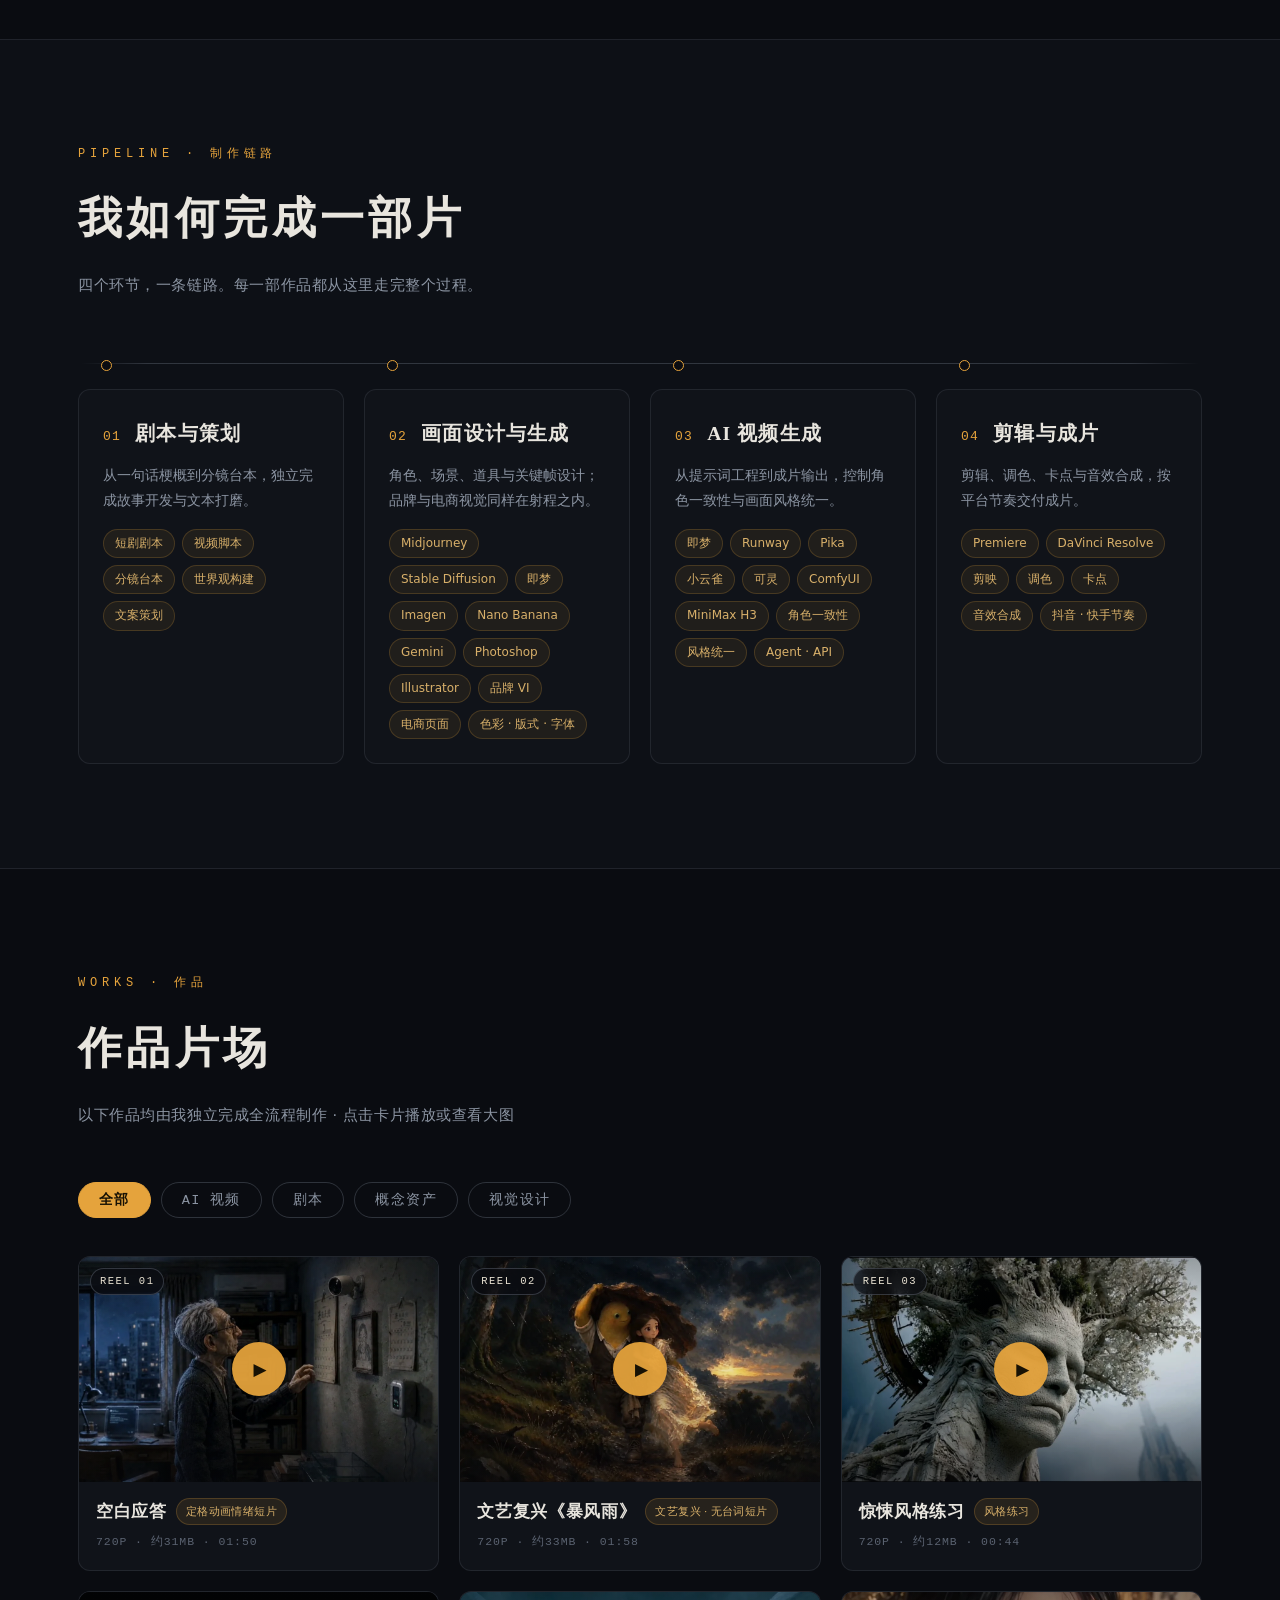
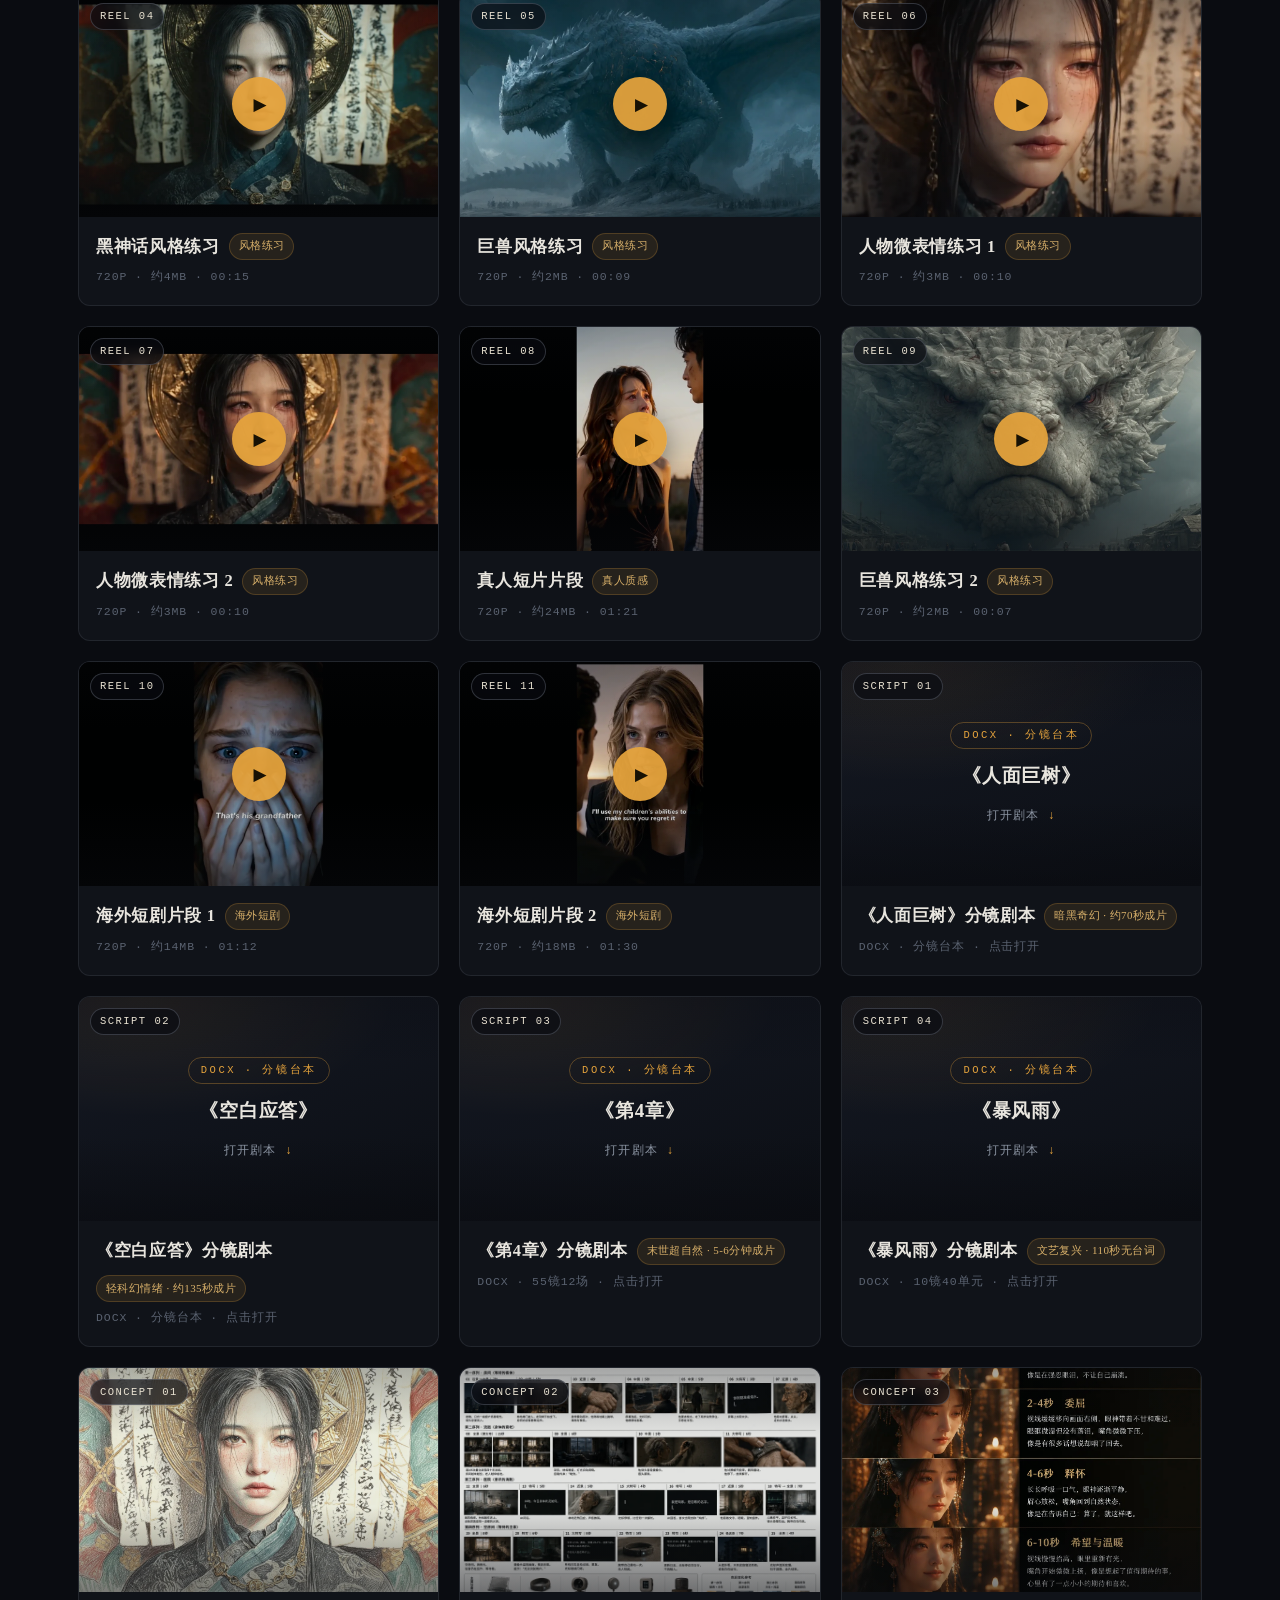
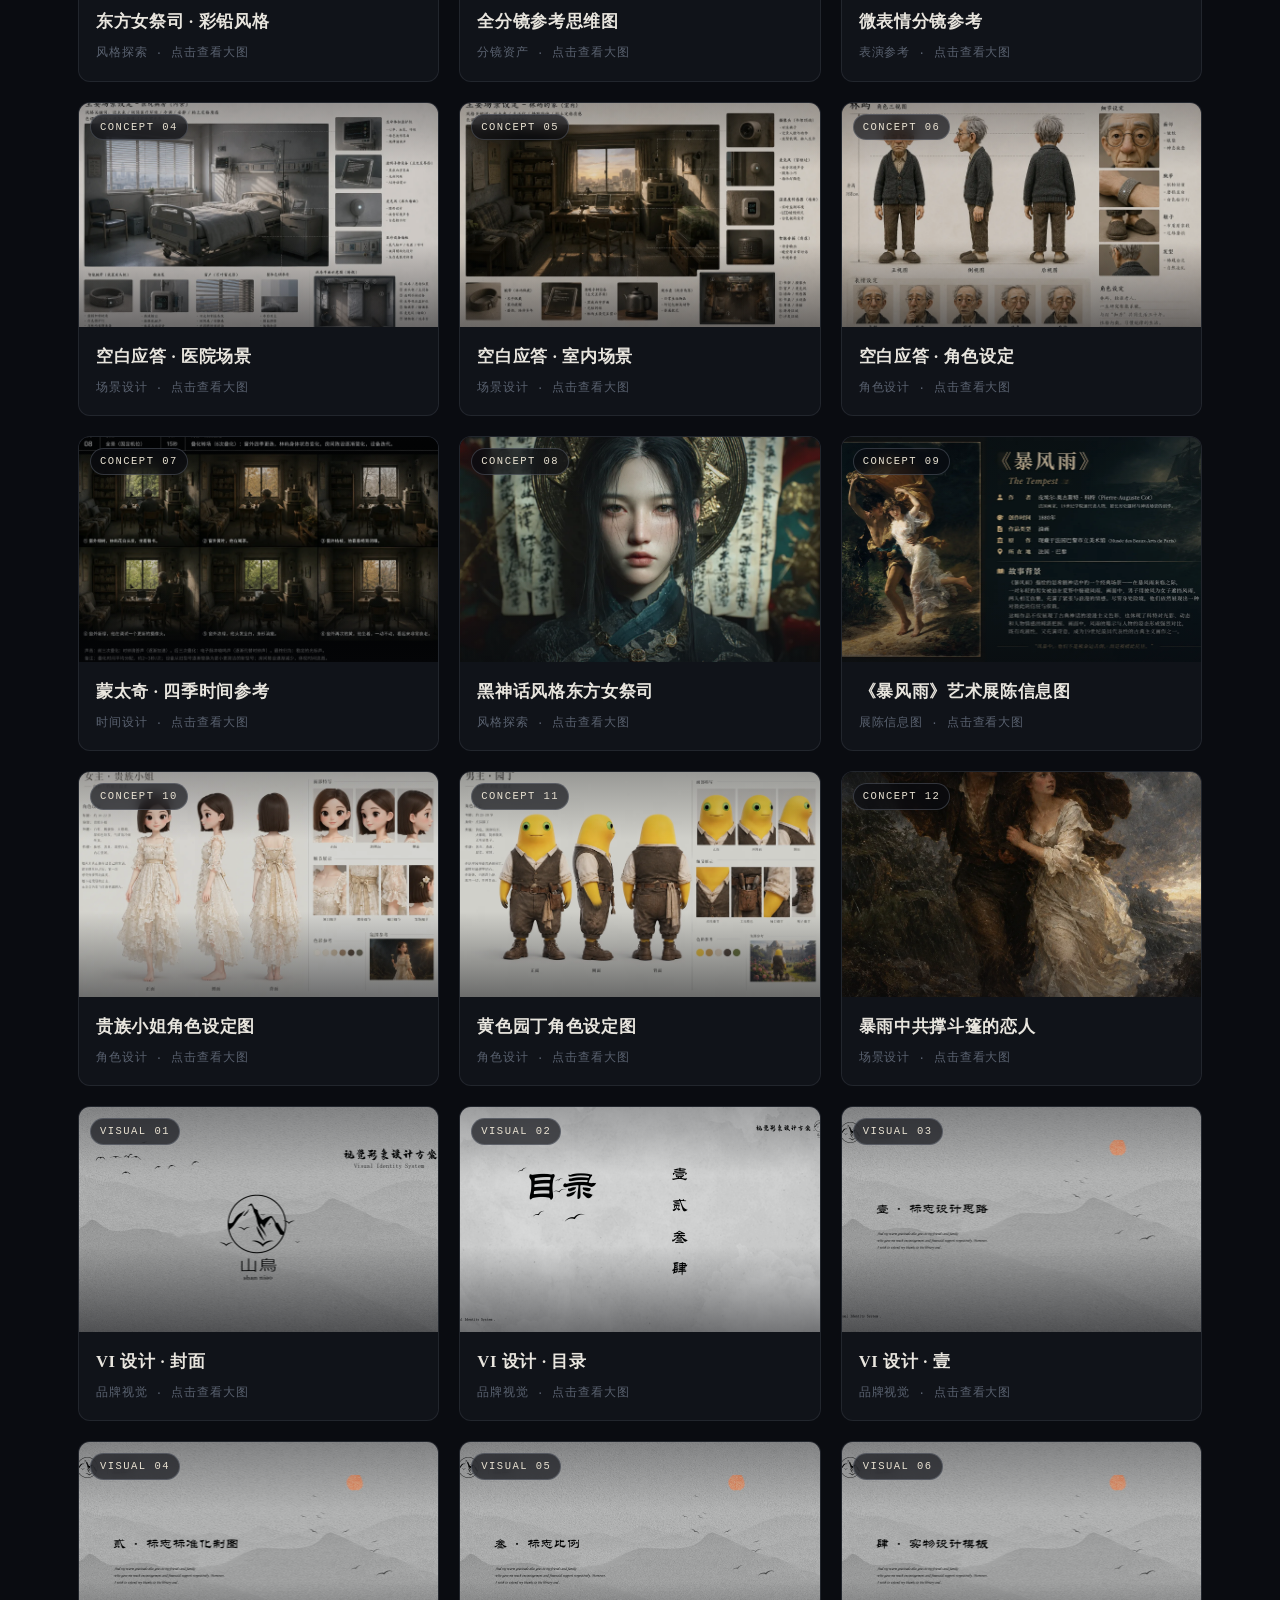
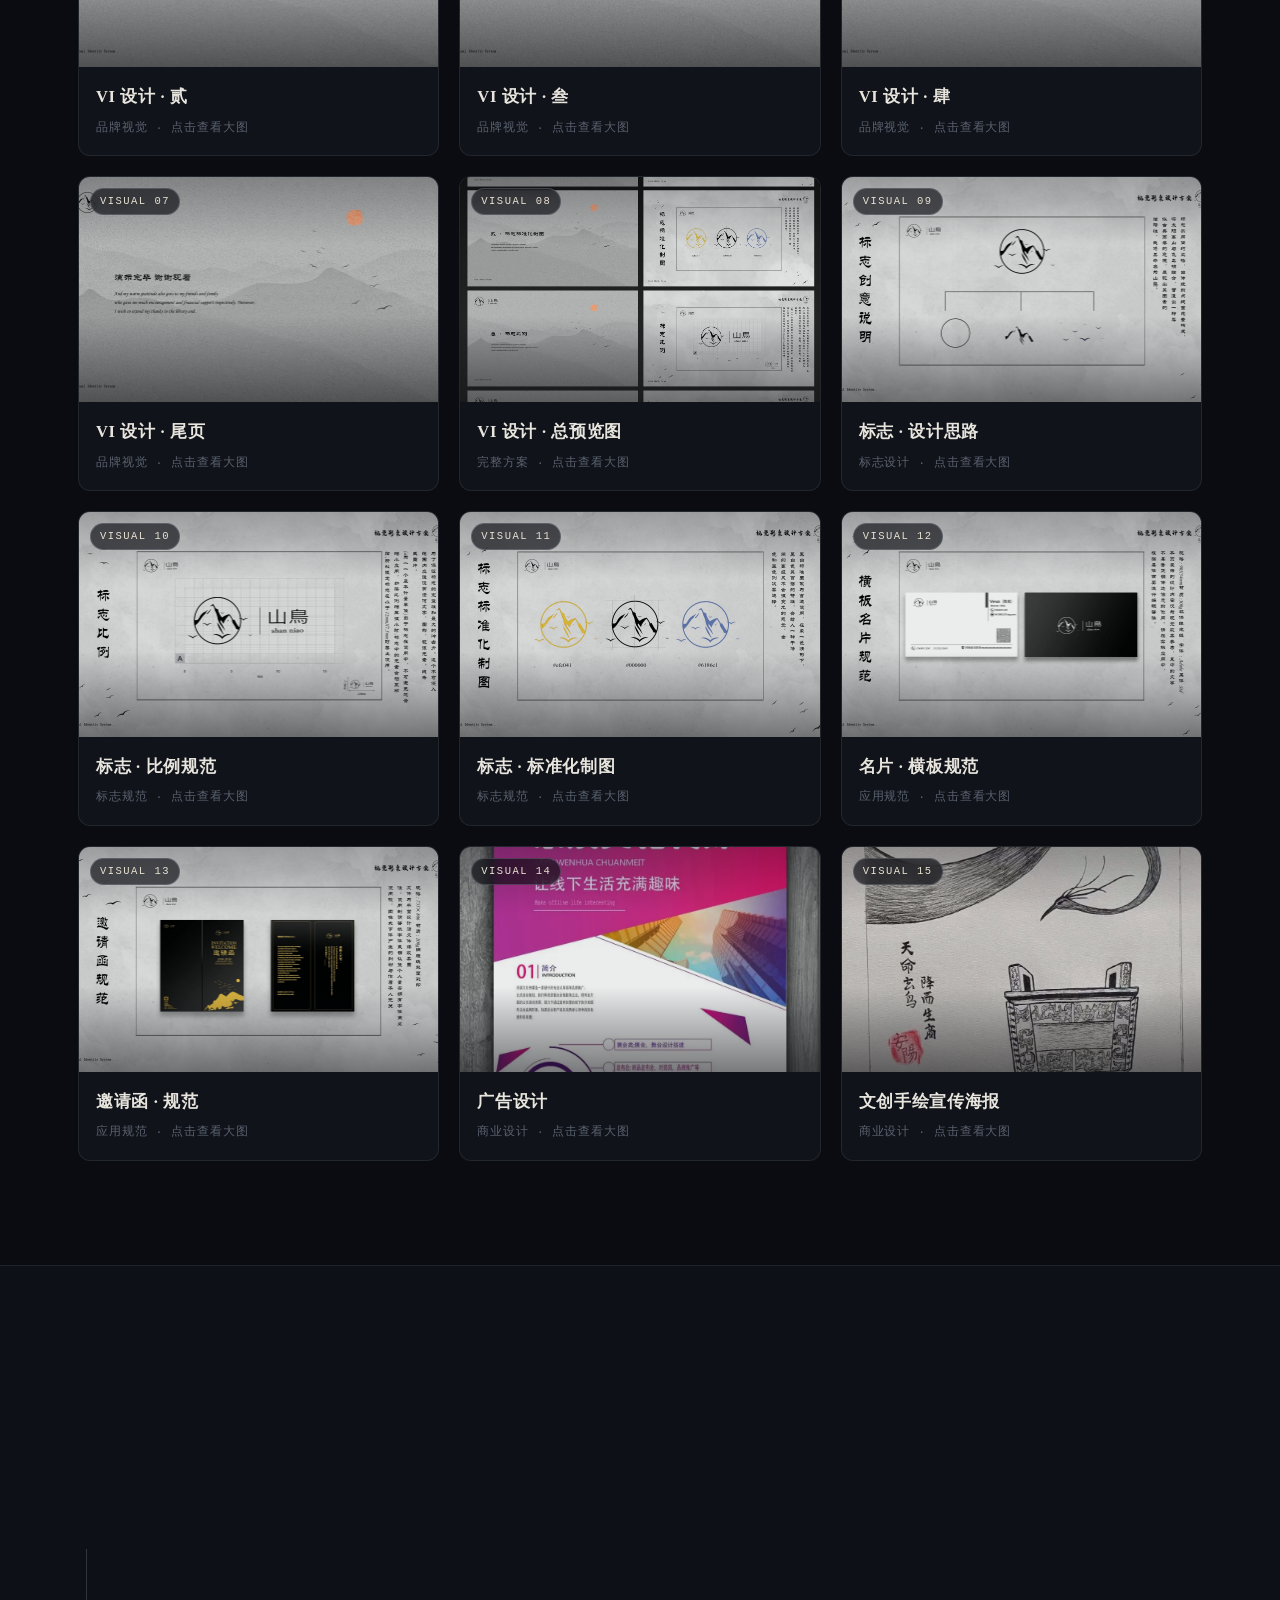
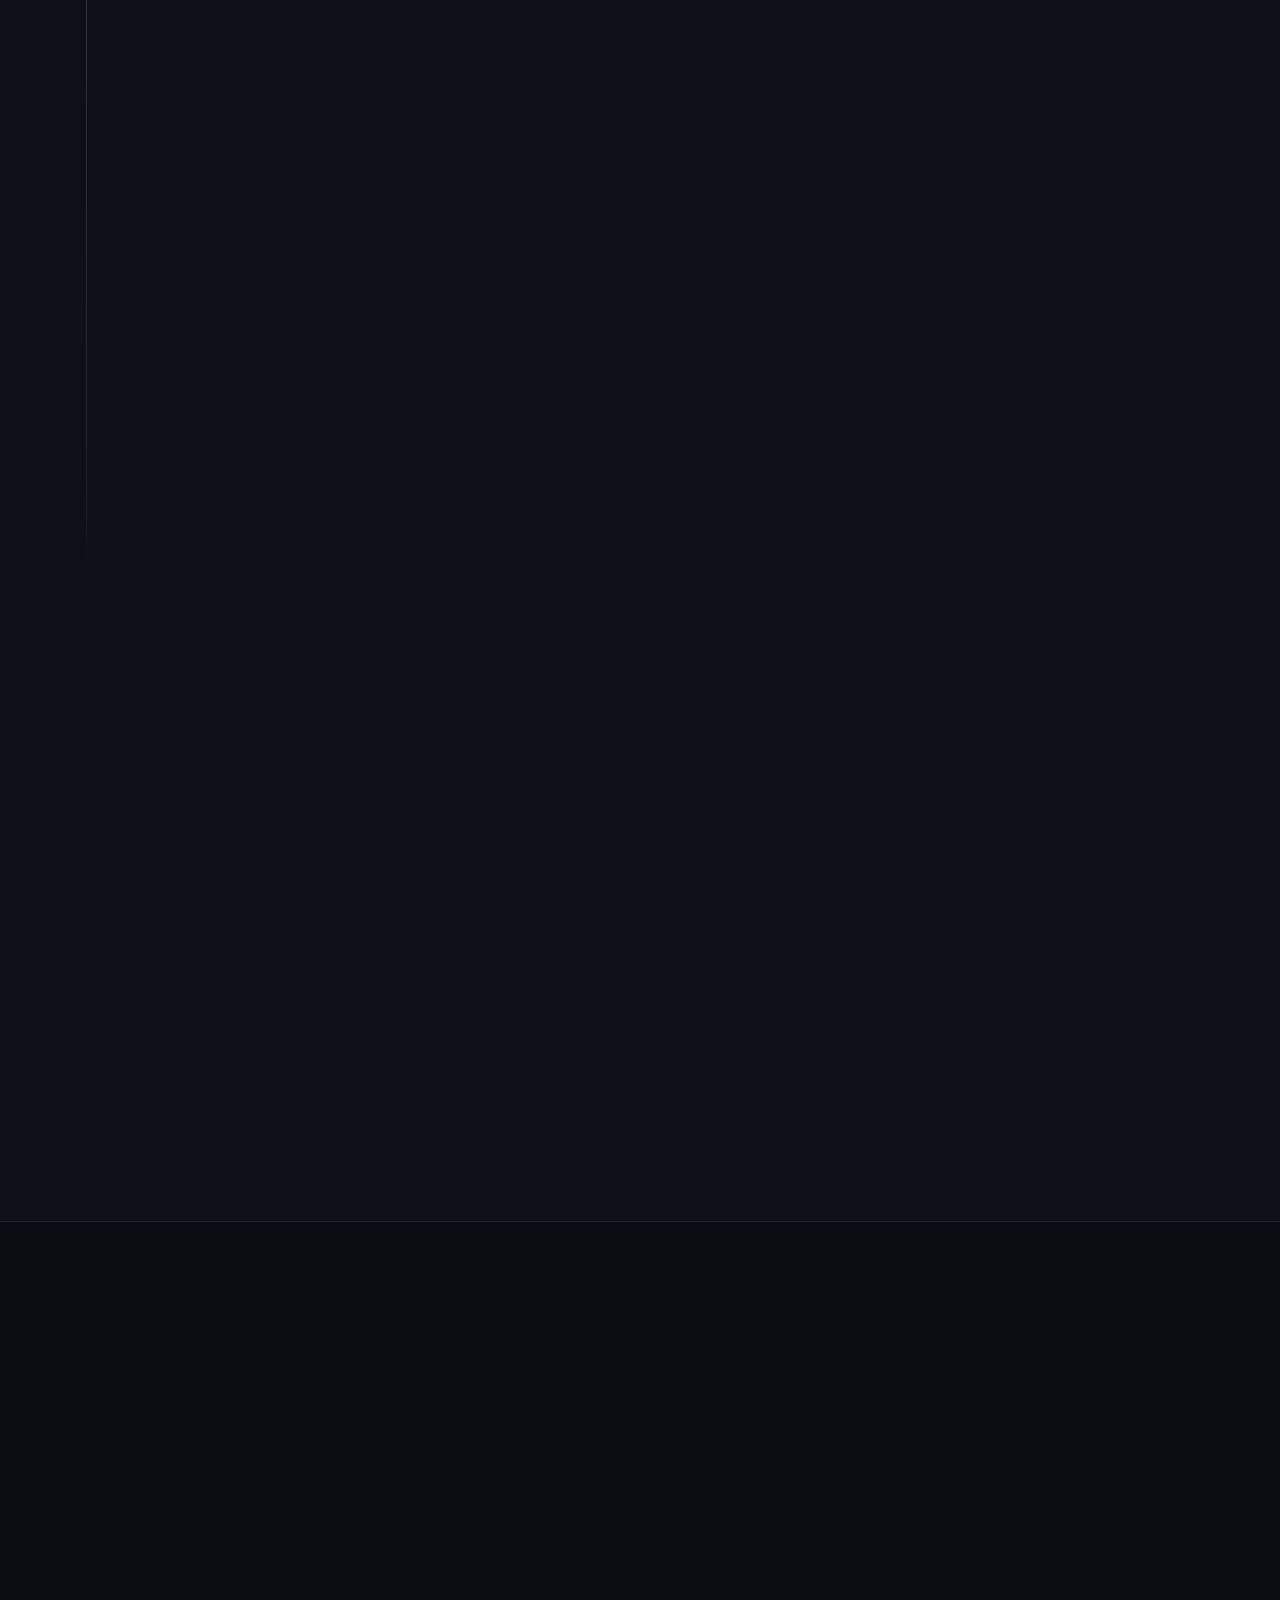
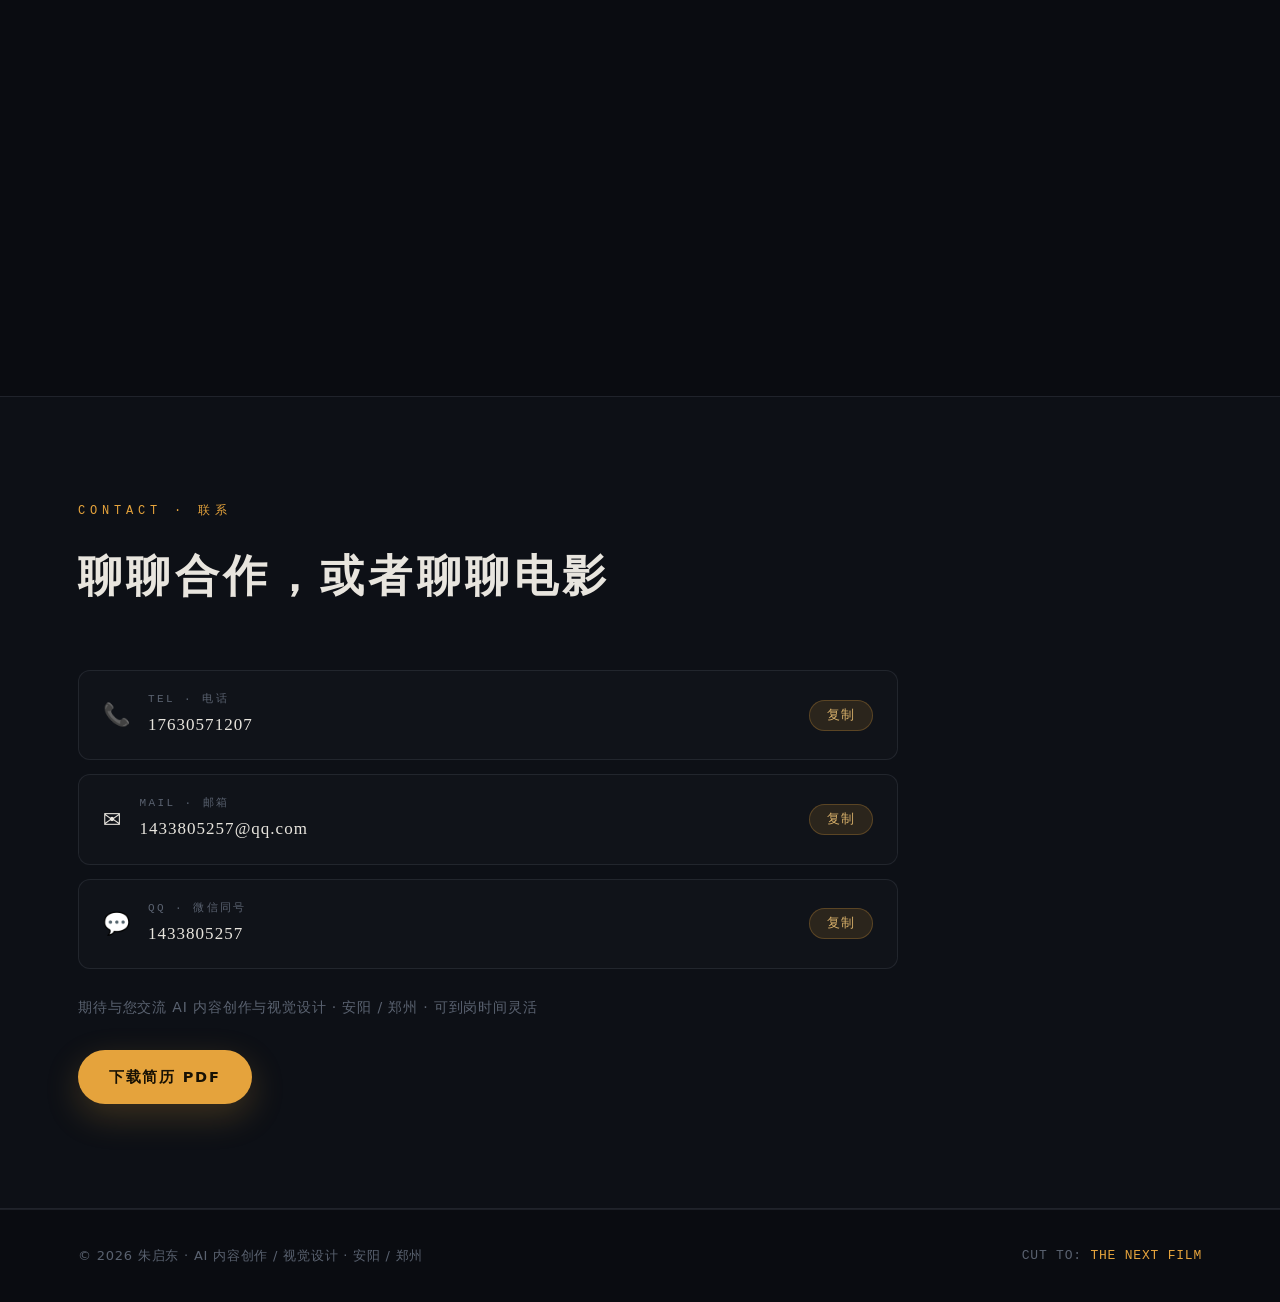
==== commit 524ef9b3: "网站正文同步：城市改为安阳/郑州，项目描述补入新工具标签" ====
--- a/index.html
+++ b/index.html
@@ -43,7 +43,7 @@
 <section class="hero" id="top">
   <div class="hero-bg" aria-hidden="true"></div>
   <div class="hero-inner">
-    <p class="hero-eyebrow reveal">AI FILM &amp; VISUAL DESIGN · ZHENGZHOU</p>
+    <p class="hero-eyebrow reveal">AI FILM &amp; VISUAL DESIGN · ANYANG / ZHENGZHOU</p>
     <h1 class="hero-name reveal">朱启东</h1>
     <p class="hero-thesis reveal">从一行脚本，到一部成片</p>
     <p class="hero-sub reveal">独立完成 AI 短剧 · 漫剧与情绪短片的全流程制作：剧本 → 生图 → 生视频 → 剪辑；亦深耕品牌视觉与平面设计。</p>
@@ -74,7 +74,7 @@
       <div class="about-text reveal">
         <p><strong>1.5 年视觉设计及 AI 内容制作经验</strong>，能够独立完成 AI 短剧、AI 漫剧全流程制作：剧本撰写 → AI 生图 / 生视频 → 后期剪辑。具备扎实的视觉传达设计功底，同时持续深耕 AIGC 创作领域，致力于将 AI 工具与传统设计能力结合，产出高质量的视觉内容。</p>
         <p>正在撰写个人长篇小说，具备较强的文案策划与叙事能力，能够为视觉作品提供系统性的内容支撑。</p>
-        <p class="about-meta">郑州 · 求职意向：AI 内容创作 / 视觉设计师</p>
+        <p class="about-meta">期望城市：安阳 / 郑州 · 求职意向：AI 内容创作 / 视觉设计师</p>
       </div>
       <div class="about-side">
         <blockquote class="quote reveal">
@@ -219,7 +219,7 @@
     <h3 class="projects-title reveal">项目经验</h3>
     <div class="project-card reveal">
       <h4>AI 短剧全流程制作 <span class="tag">独立项目</span></h4>
-      <p>独立完成多部 AI 真人短剧、AI 漫剧及 AI 情绪短片的全流程制作。从前期故事构思与剧本编写起步，运用 Midjourney / Stable Diffusion 完成角色、场景、道具设计与关键帧、分镜生成，通过即梦 / 小云雀 / Runway / Pika 等工具完成视频生成，最后在剪映 / Premiere 中完成剪辑、调色与音效合成。项目覆盖情感、悬疑、玄幻、宏大叙事、黑暗奇幻、文艺复兴油画美学等多个题材与风格。</p>
+      <p>独立完成多部 AI 真人短剧、AI 漫剧及 AI 情绪短片的全流程制作。从前期故事构思与剧本编写起步，运用 Midjourney / Stable Diffusion / Imagen / Nano Banana / Gemini 完成角色、场景、道具设计与关键帧、分镜生成，通过即梦 / 小云雀 / Runway / Pika / ComfyUI / MiniMax H3 等工具完成视频生成，最后在剪映 / Premiere / DaVinci Resolve 中完成剪辑、调色与音效合成。项目覆盖情感、悬疑、玄幻、宏大叙事、黑暗奇幻、文艺复兴油画美学等多个题材与风格。</p>
     </div>
     <div class="project-card reveal">
       <h4>电商视觉升级项目</h4>
@@ -277,7 +277,7 @@
         <button class="copy-btn" data-copy="1433805257" onclick="copyText(this)">复制</button>
       </div>
     </div>
-    <p class="contact-note reveal">期待与您交流 AI 内容创作与视觉设计 · 郑州 · 可到岗时间灵活</p>
+    <p class="contact-note reveal">期待与您交流 AI 内容创作与视觉设计 · 安阳 / 郑州 · 可到岗时间灵活</p>
     <div class="contact-cta reveal">
       <a class="btn btn-lamp" href="assets/朱启东-简历.pdf" download>下载简历 PDF</a>
     </div>
@@ -288,7 +288,7 @@
 
 <footer class="footer">
   <div class="wrap footer-inner">
-    <p>© 2026 朱启东 · AI 内容创作 / 视觉设计 · 郑州</p>
+    <p>© 2026 朱启东 · AI 内容创作 / 视觉设计 · 安阳 / 郑州</p>
     <p class="footer-mono">CUT TO: <span class="lamp">THE NEXT FILM</span></p>
   </div>
   <a href="#top" class="back-top" id="backTop" aria-label="回到顶部">↑</a>
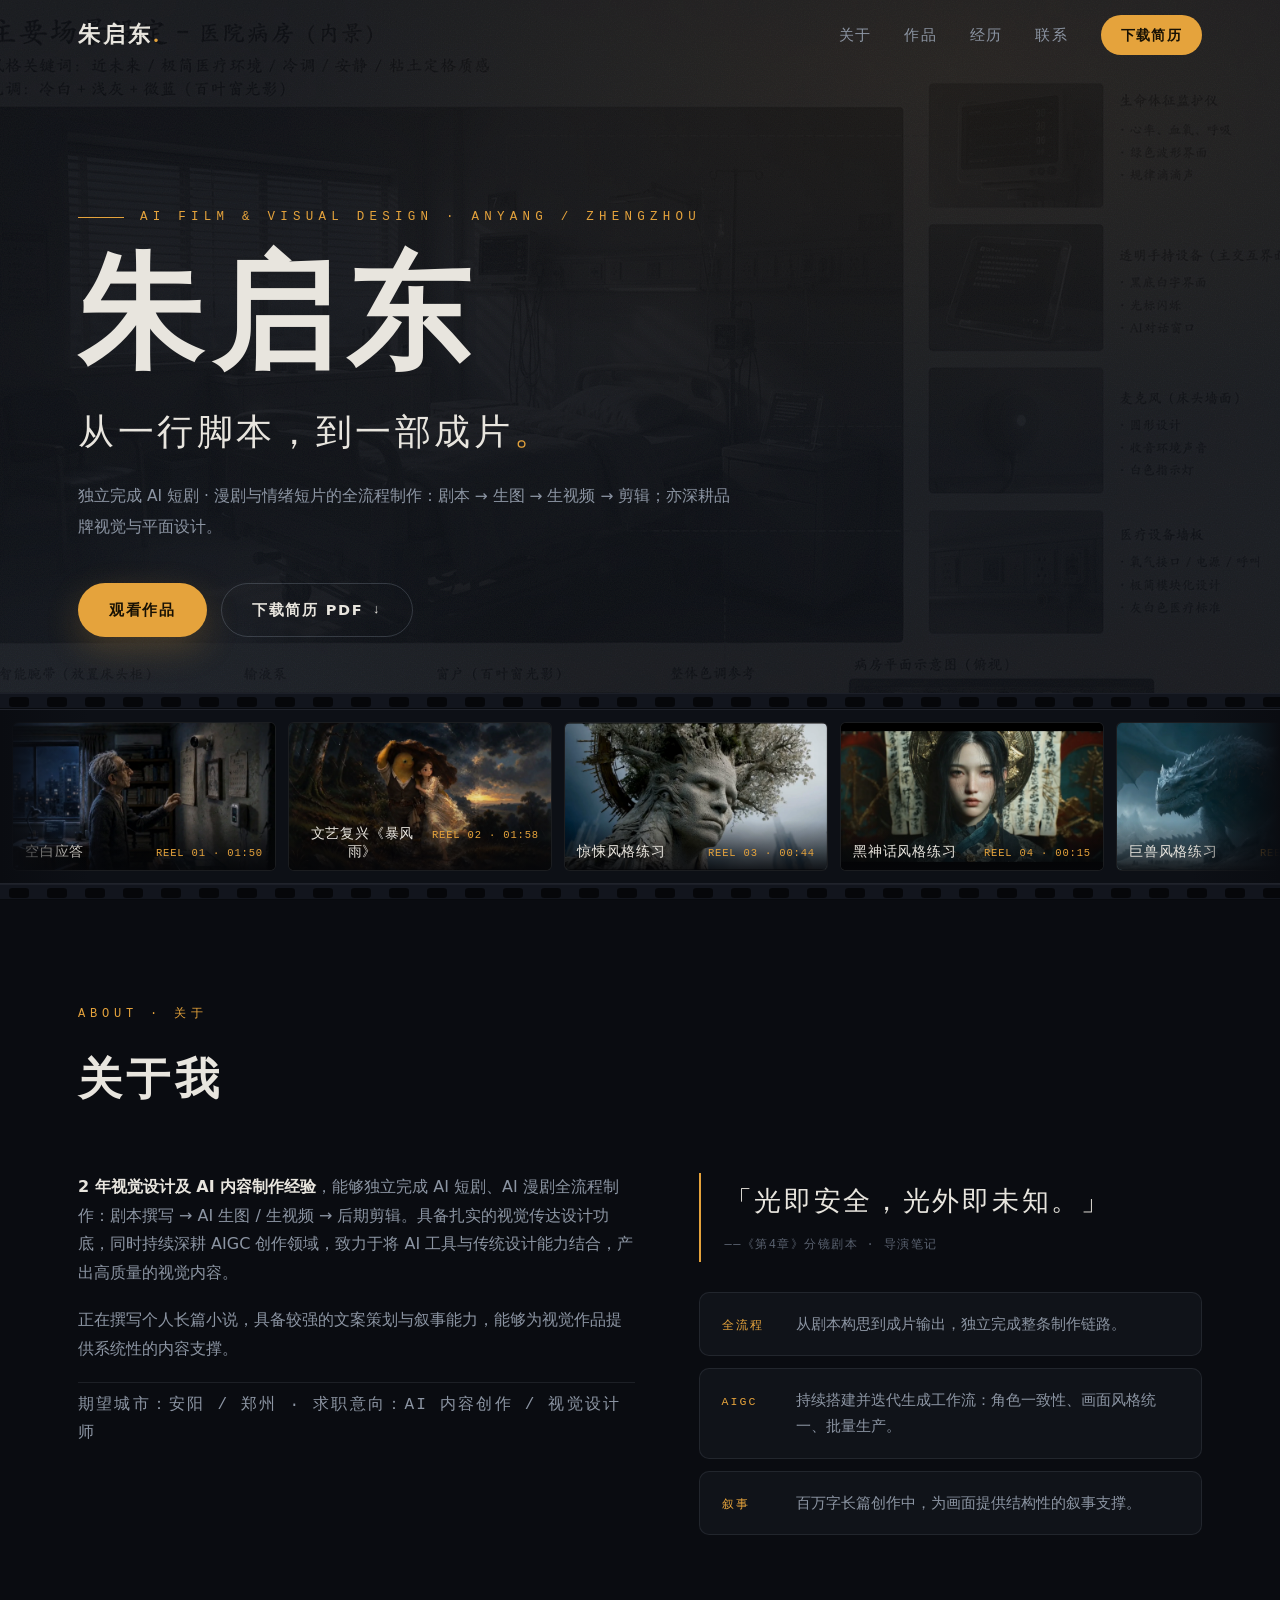
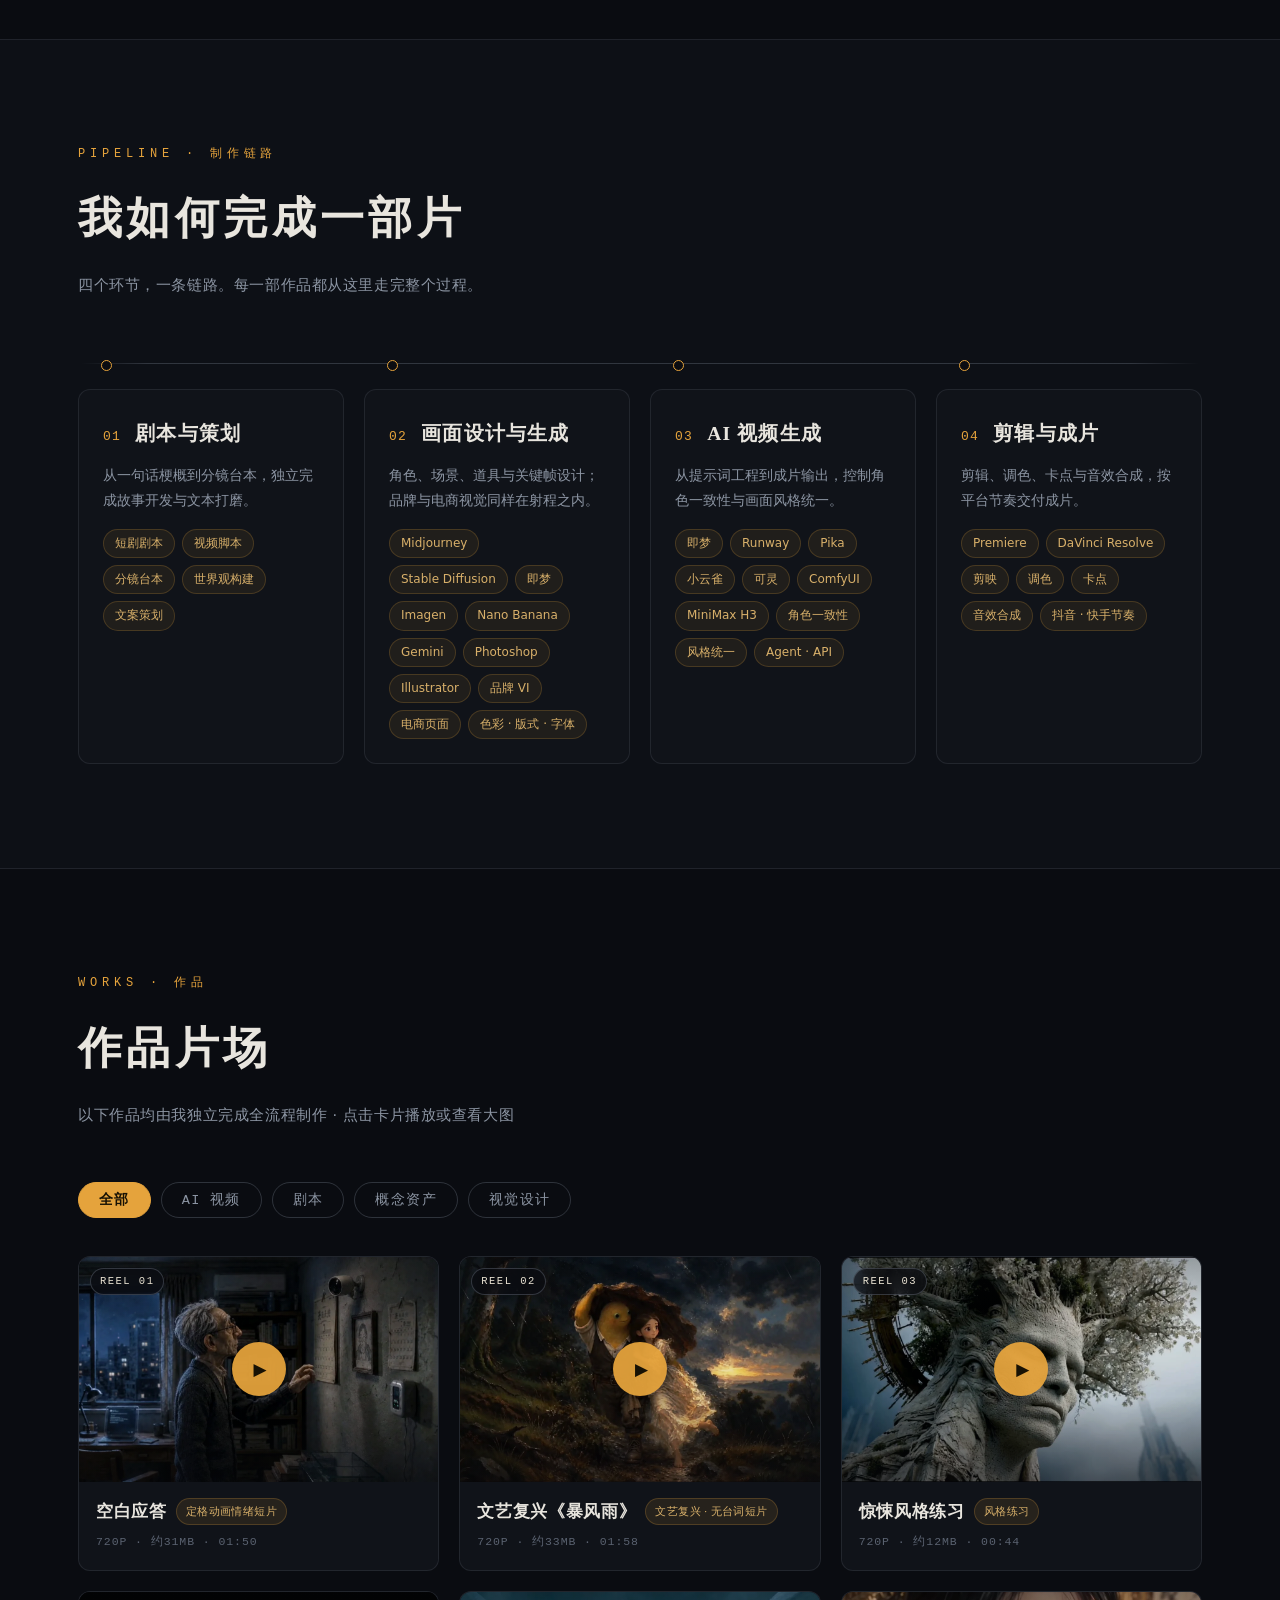
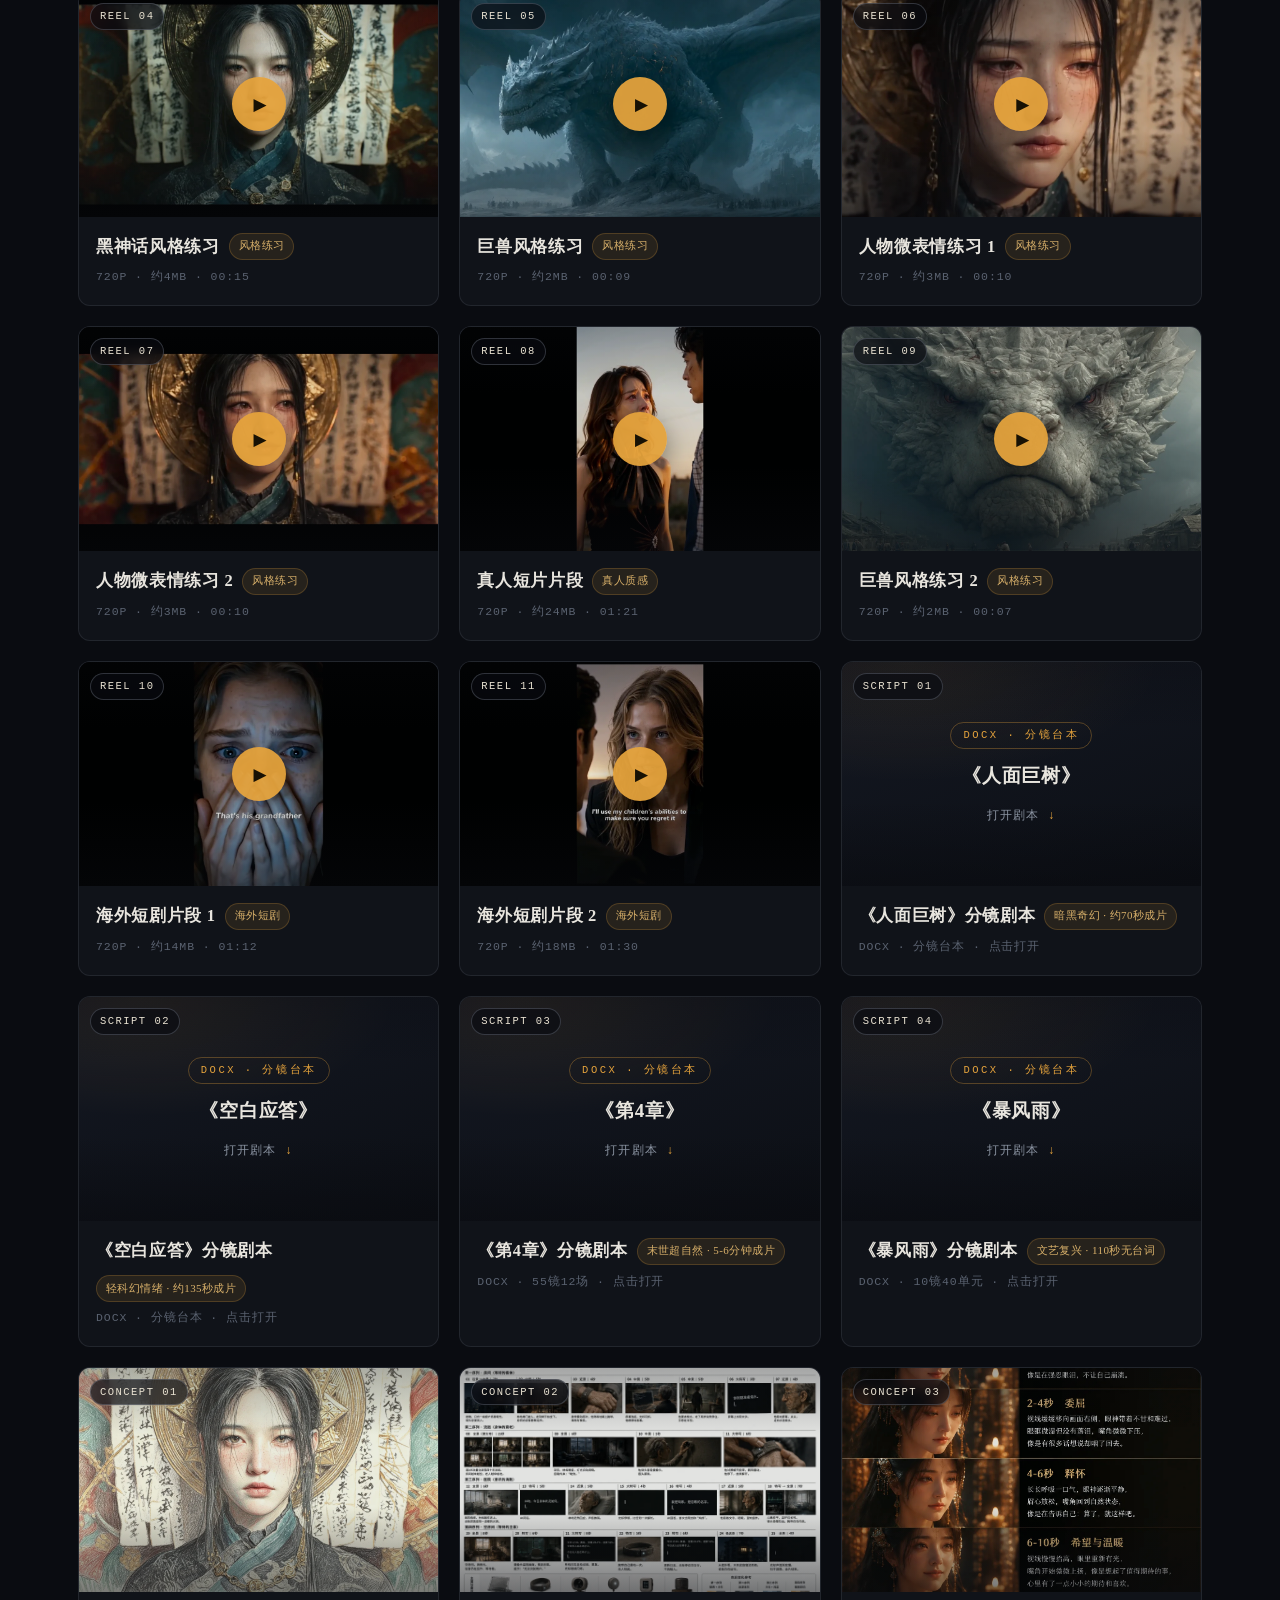
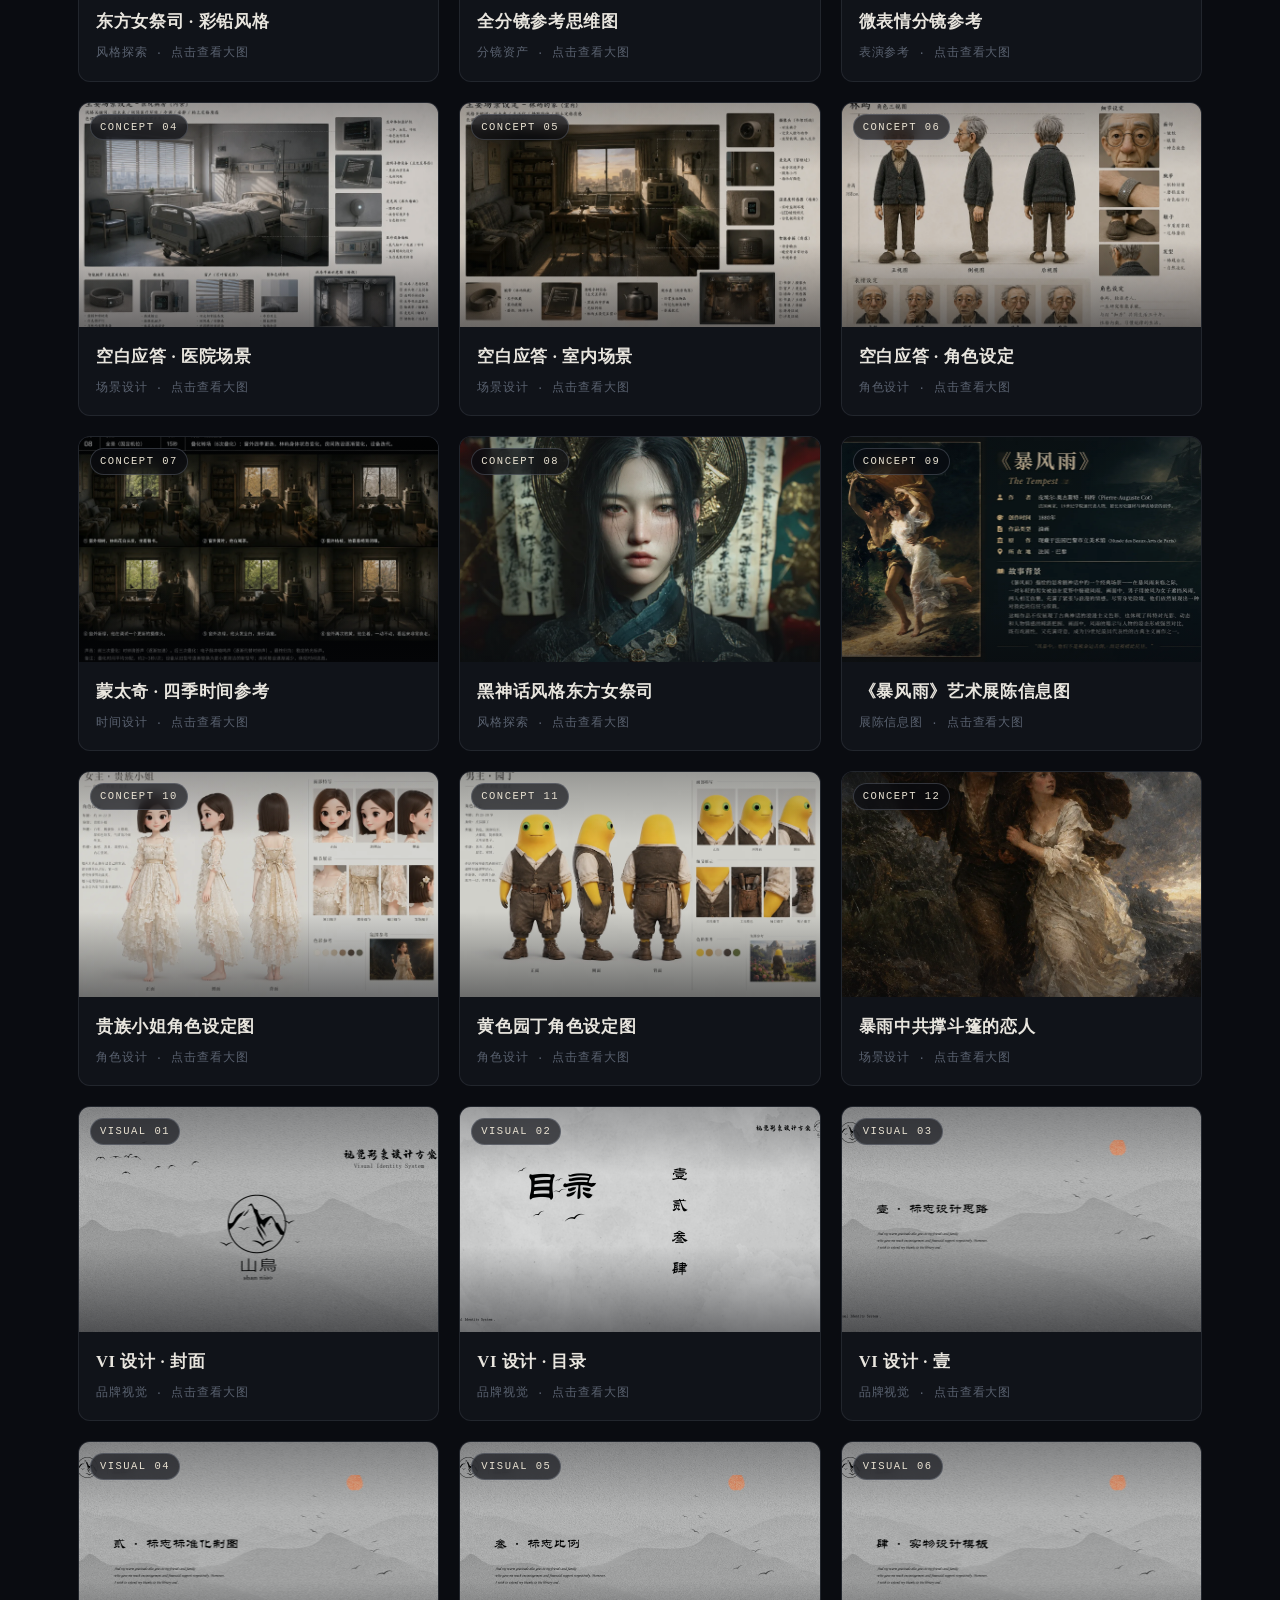
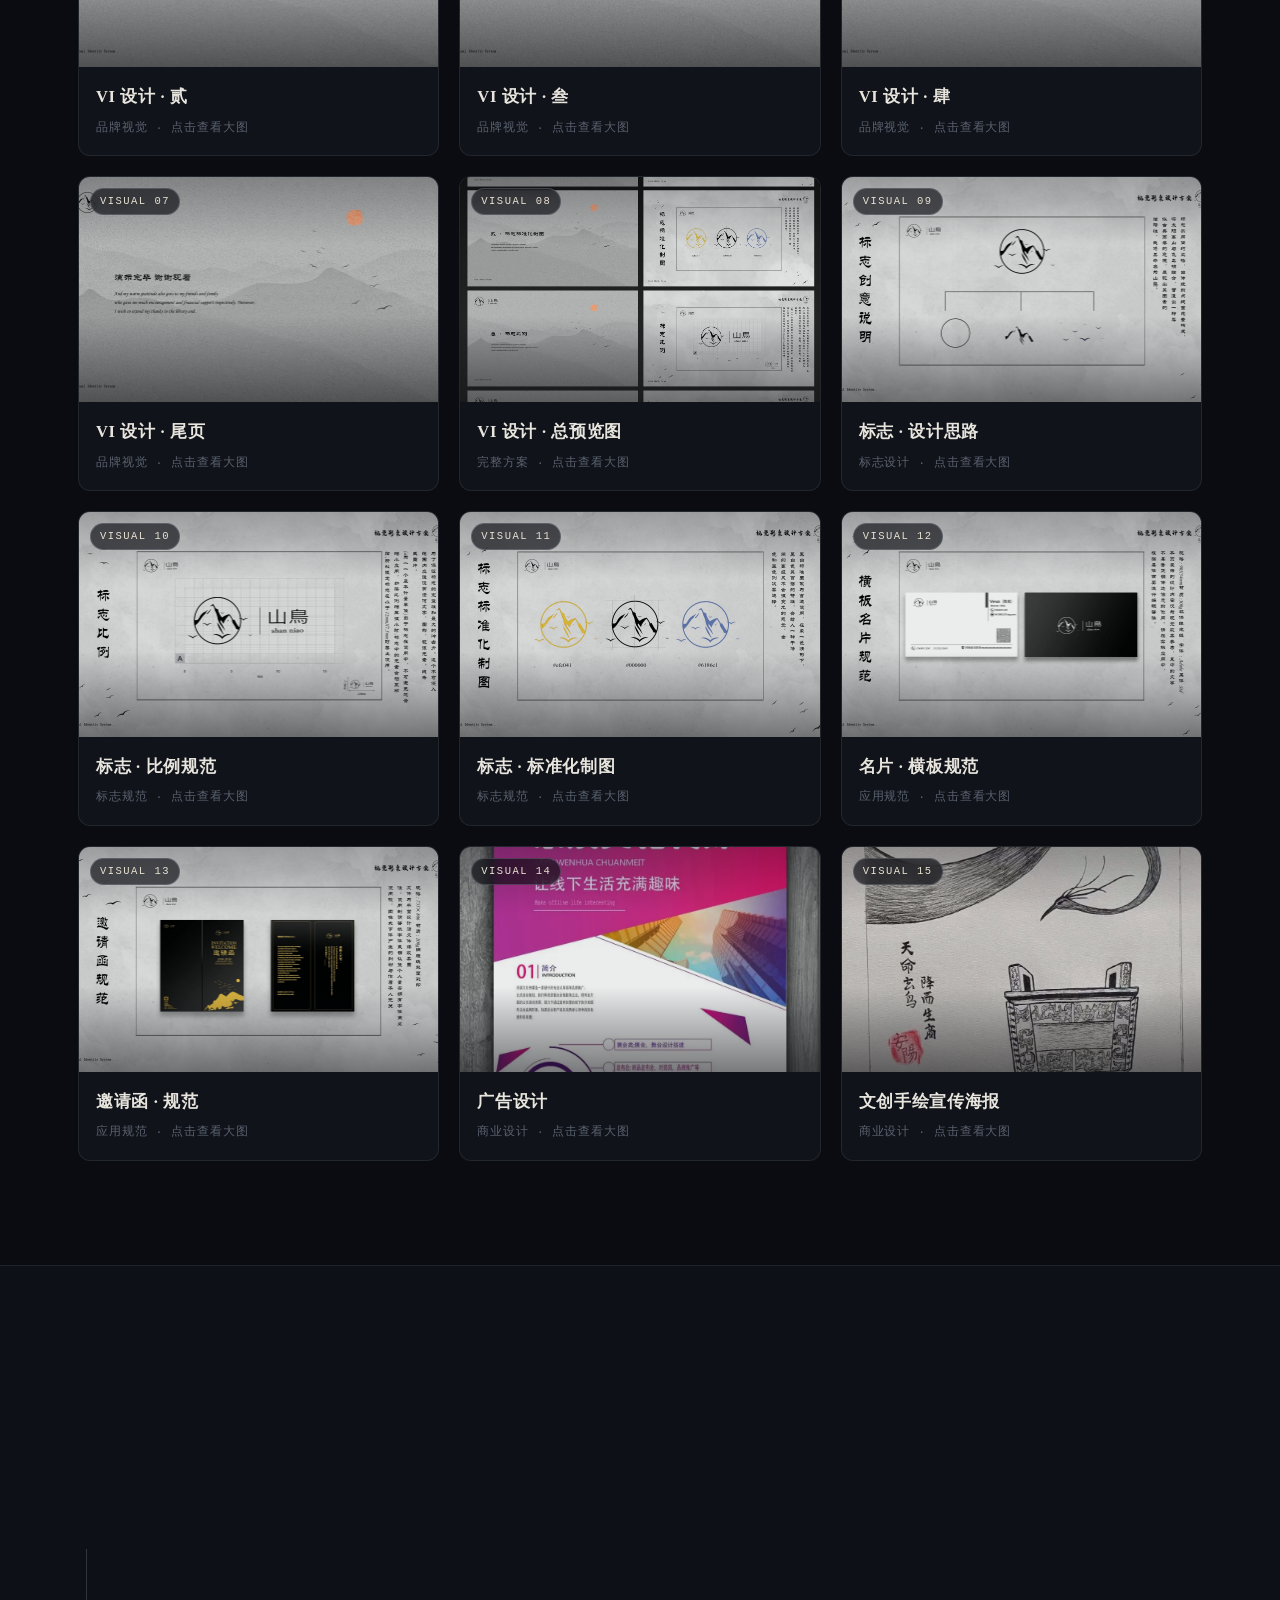
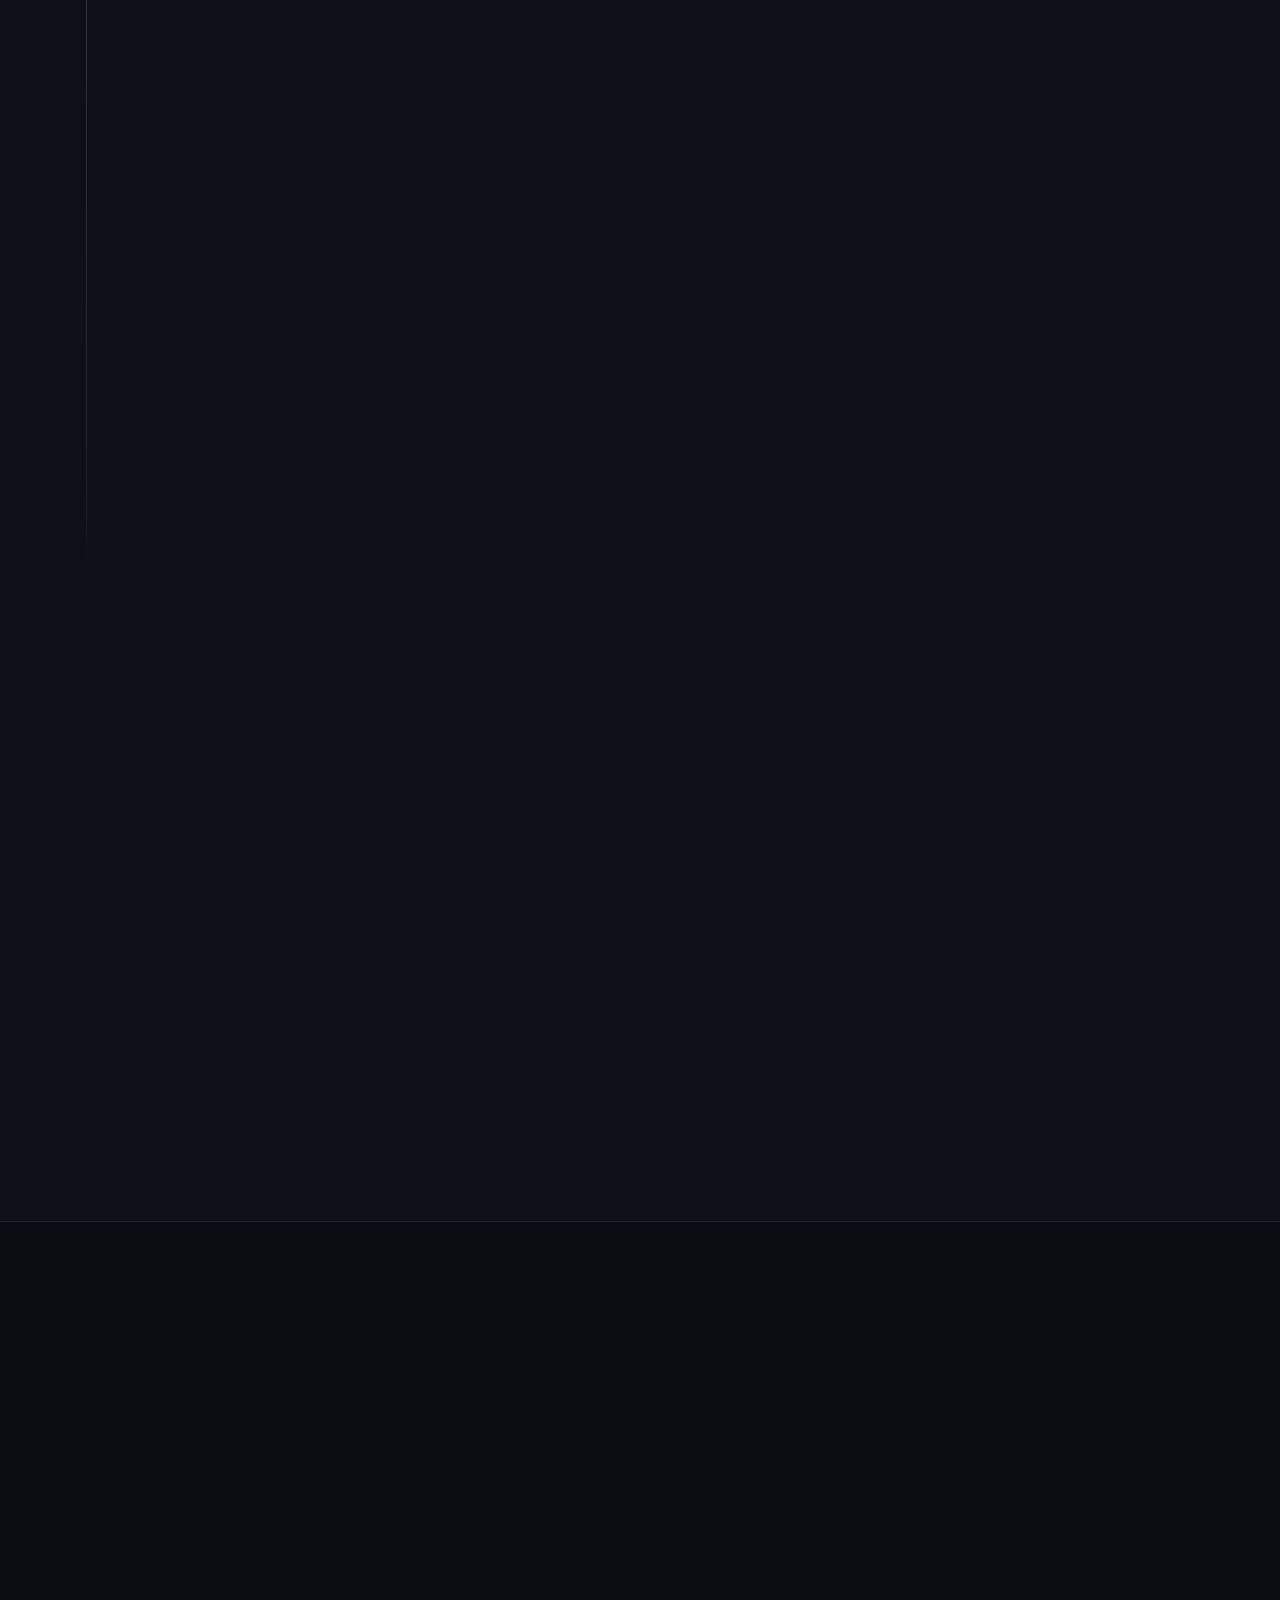
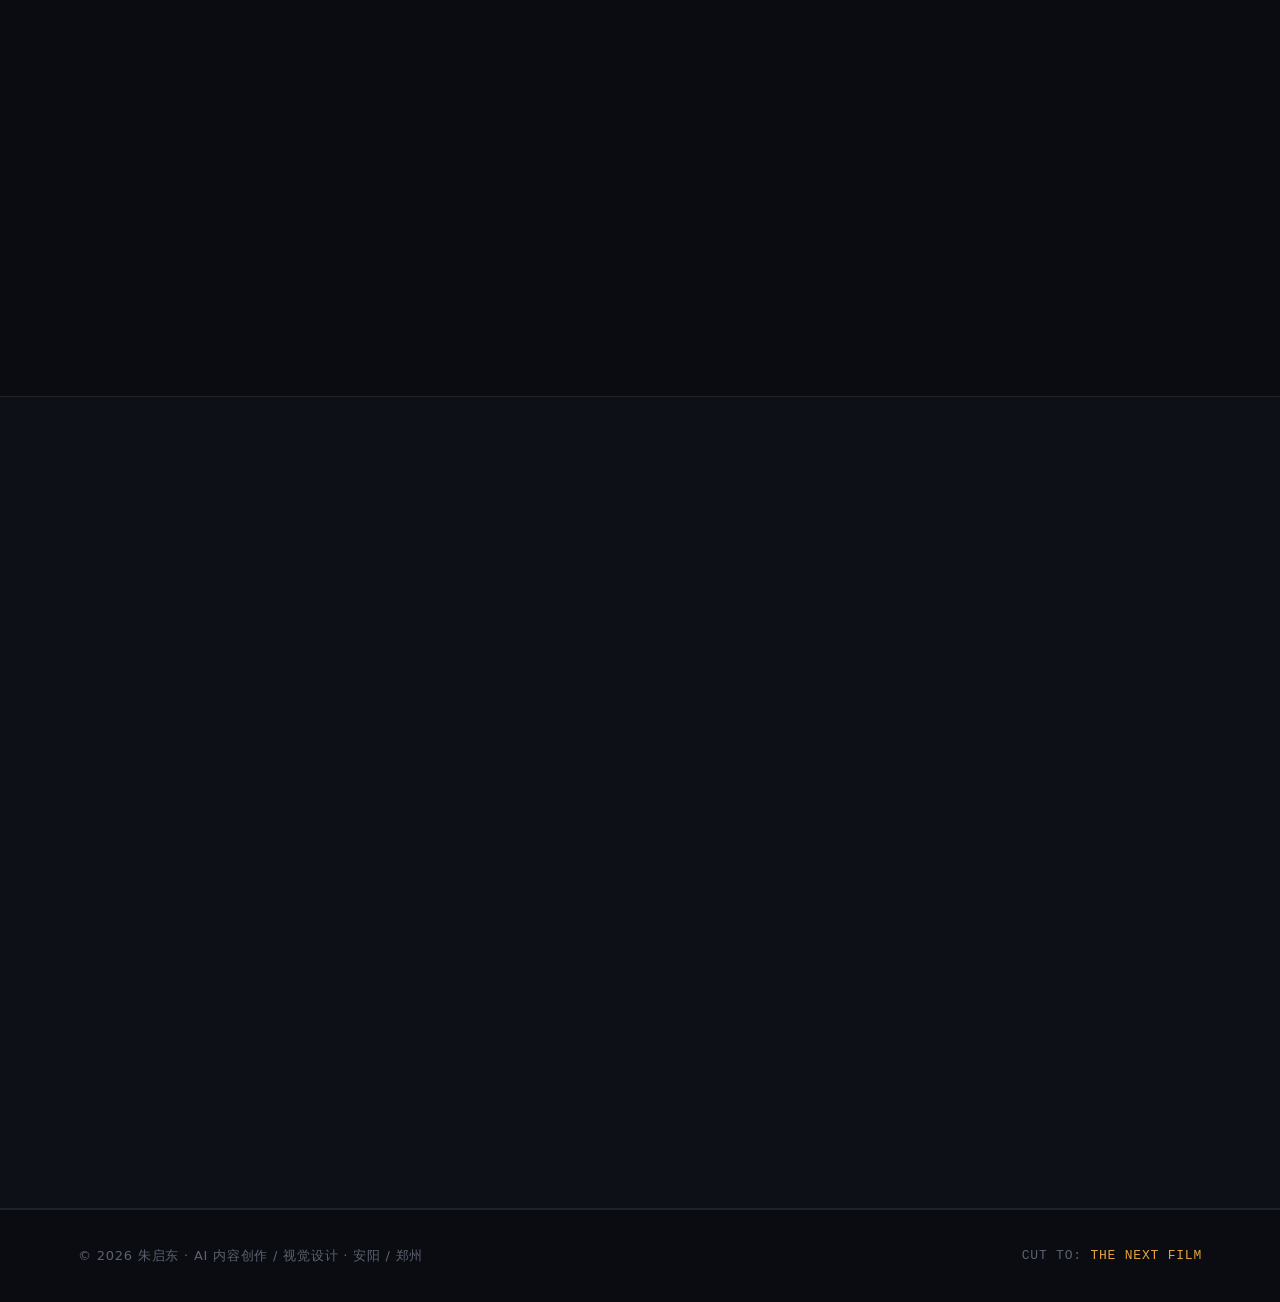
==== commit 5c3ac343: "工作经验更新为 2 年（网站与简历 PDF 同步）" ====
--- a/index.html
+++ b/index.html
@@ -72,7 +72,7 @@
     </div>
     <div class="about-grid">
       <div class="about-text reveal">
-        <p><strong>1.5 年视觉设计及 AI 内容制作经验</strong>，能够独立完成 AI 短剧、AI 漫剧全流程制作：剧本撰写 → AI 生图 / 生视频 → 后期剪辑。具备扎实的视觉传达设计功底，同时持续深耕 AIGC 创作领域，致力于将 AI 工具与传统设计能力结合，产出高质量的视觉内容。</p>
+        <p><strong>2 年视觉设计及 AI 内容制作经验</strong>，能够独立完成 AI 短剧、AI 漫剧全流程制作：剧本撰写 → AI 生图 / 生视频 → 后期剪辑。具备扎实的视觉传达设计功底，同时持续深耕 AIGC 创作领域，致力于将 AI 工具与传统设计能力结合，产出高质量的视觉内容。</p>
         <p>正在撰写个人长篇小说，具备较强的文案策划与叙事能力，能够为视觉作品提供系统性的内容支撑。</p>
         <p class="about-meta">期望城市：安阳 / 郑州 · 求职意向：AI 内容创作 / 视觉设计师</p>
       </div>
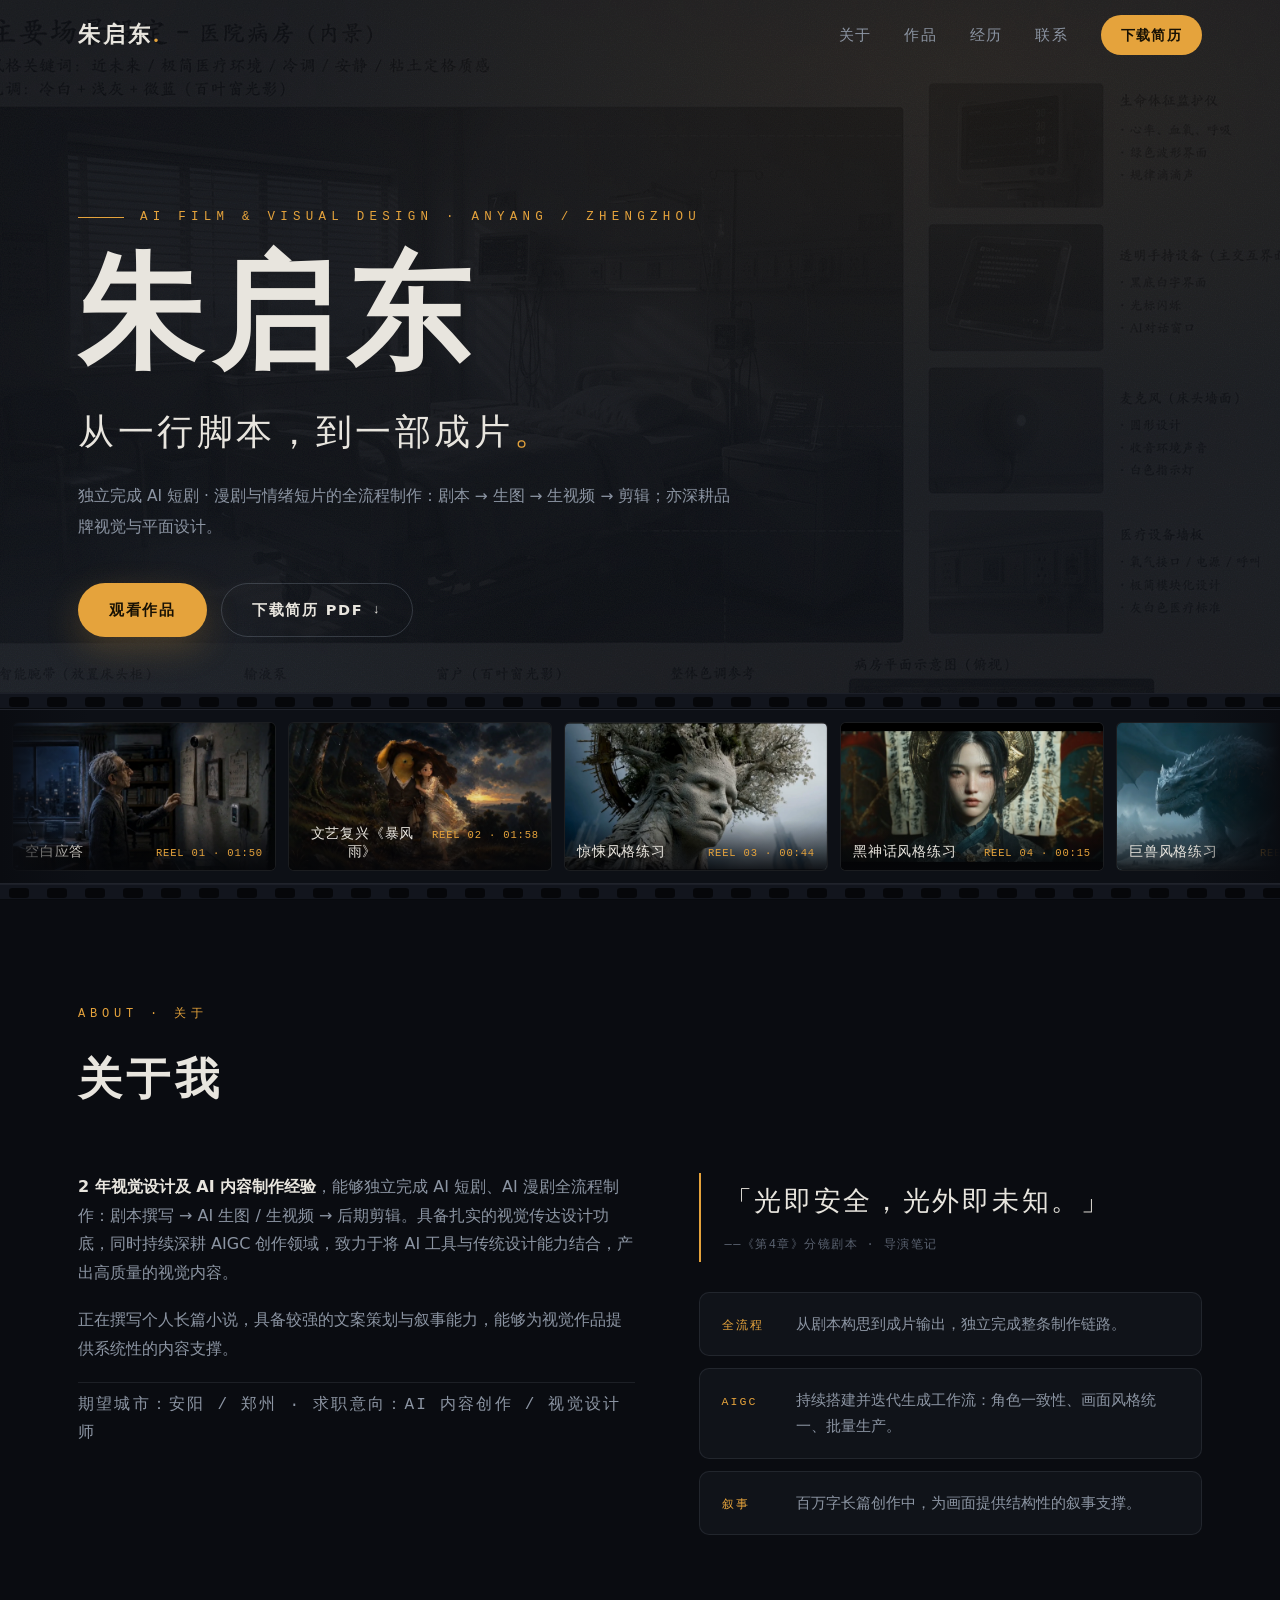
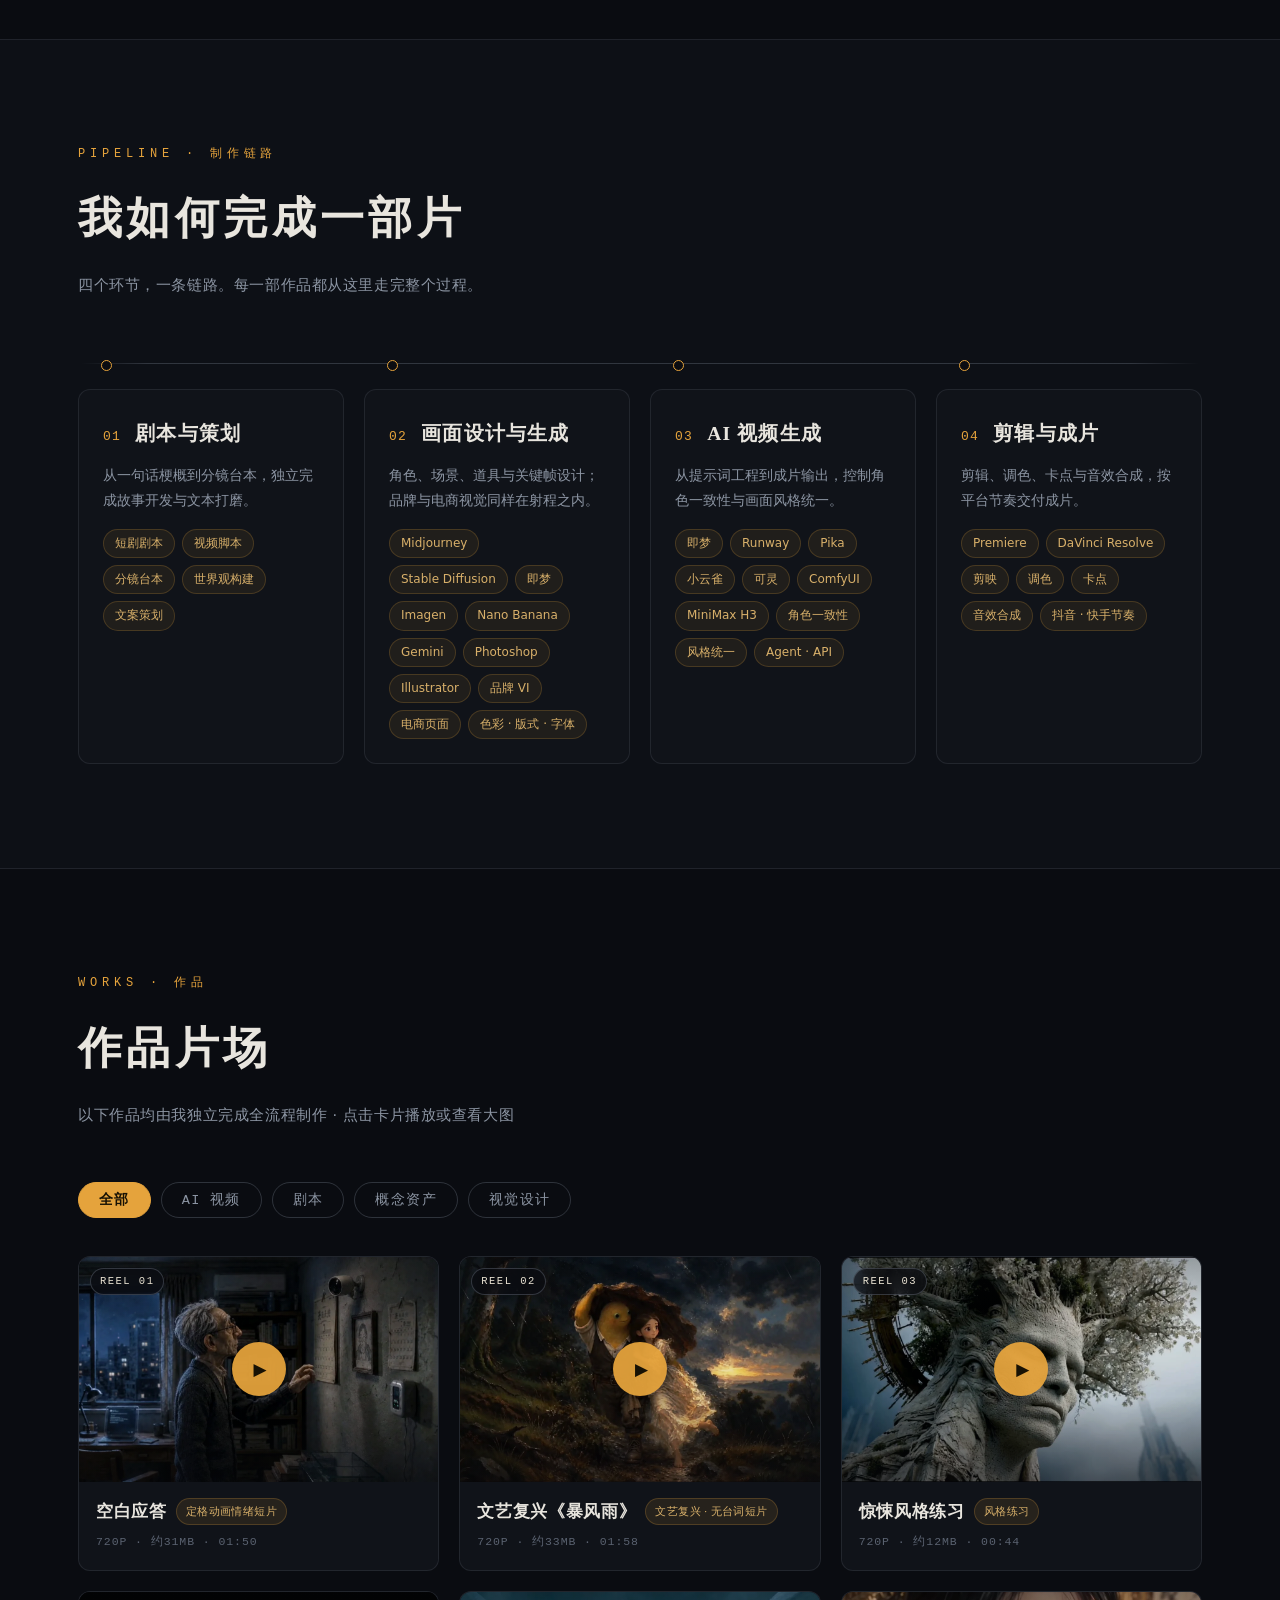
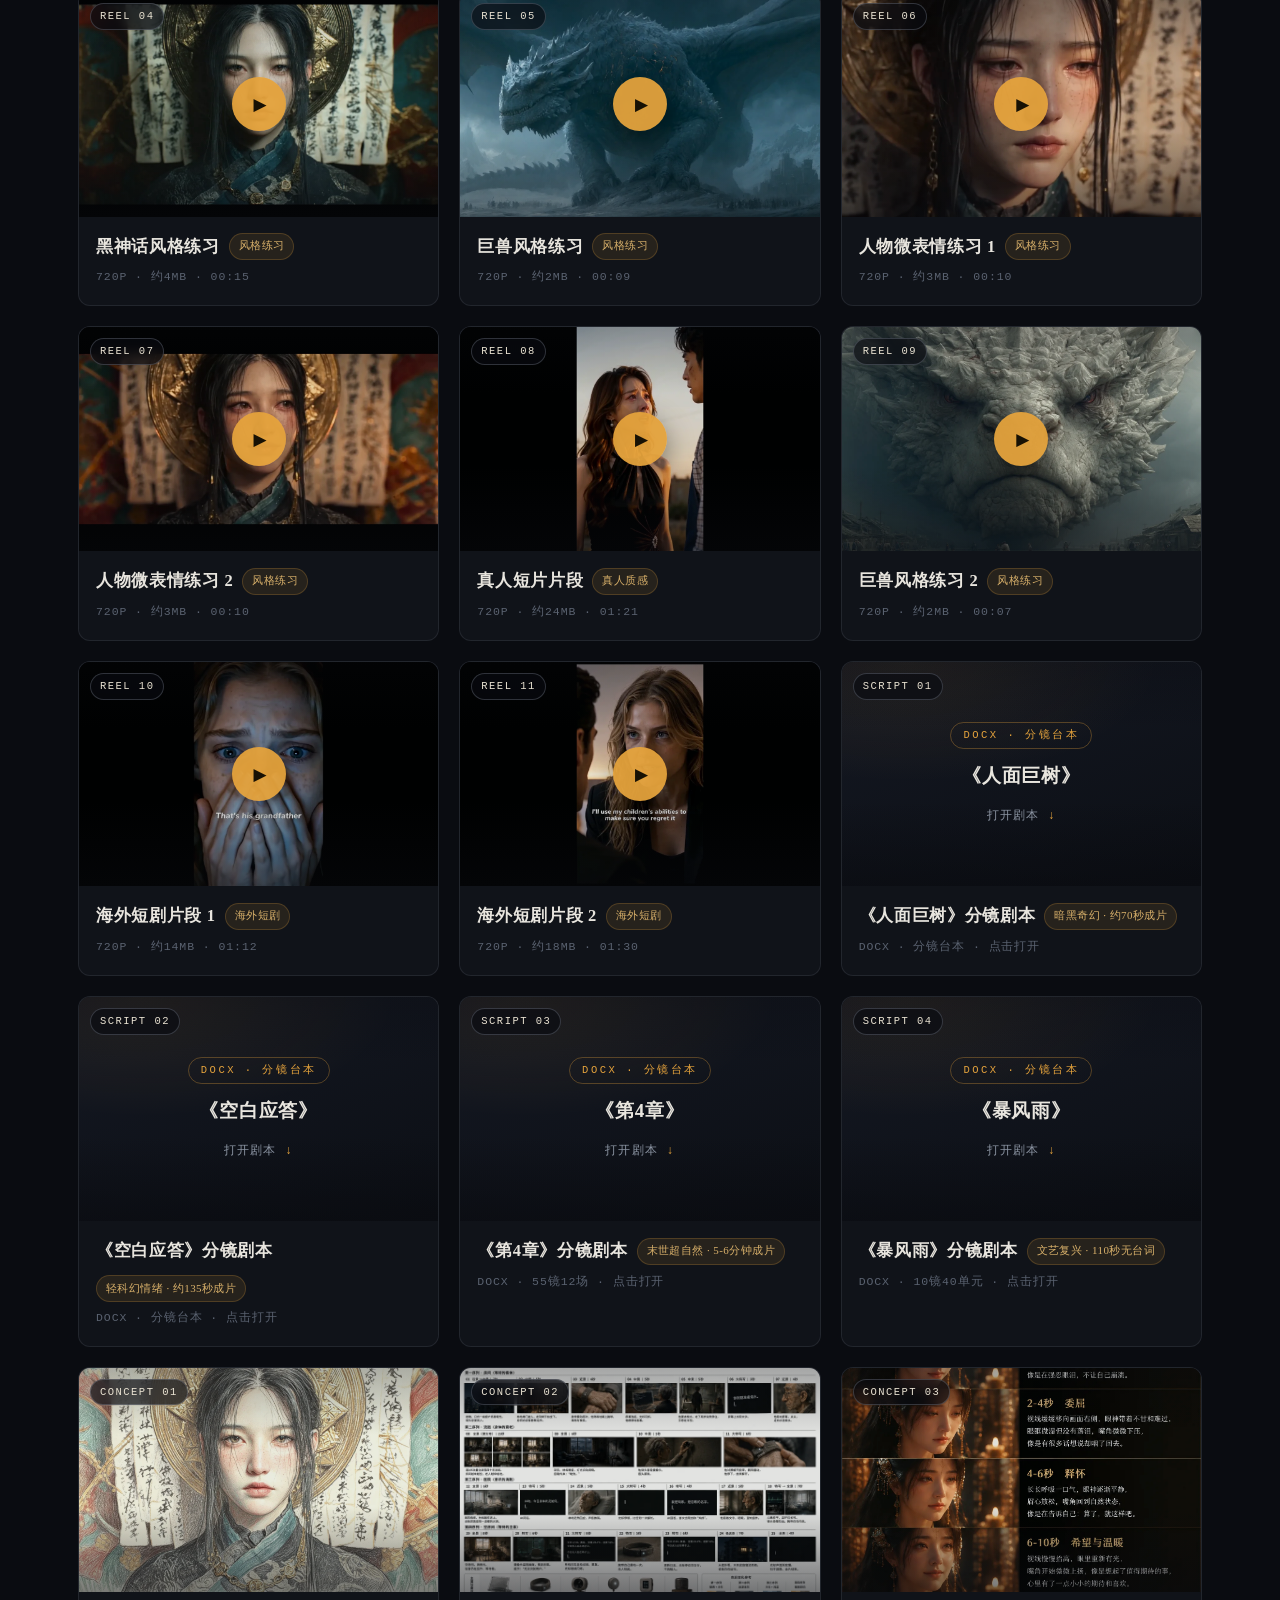
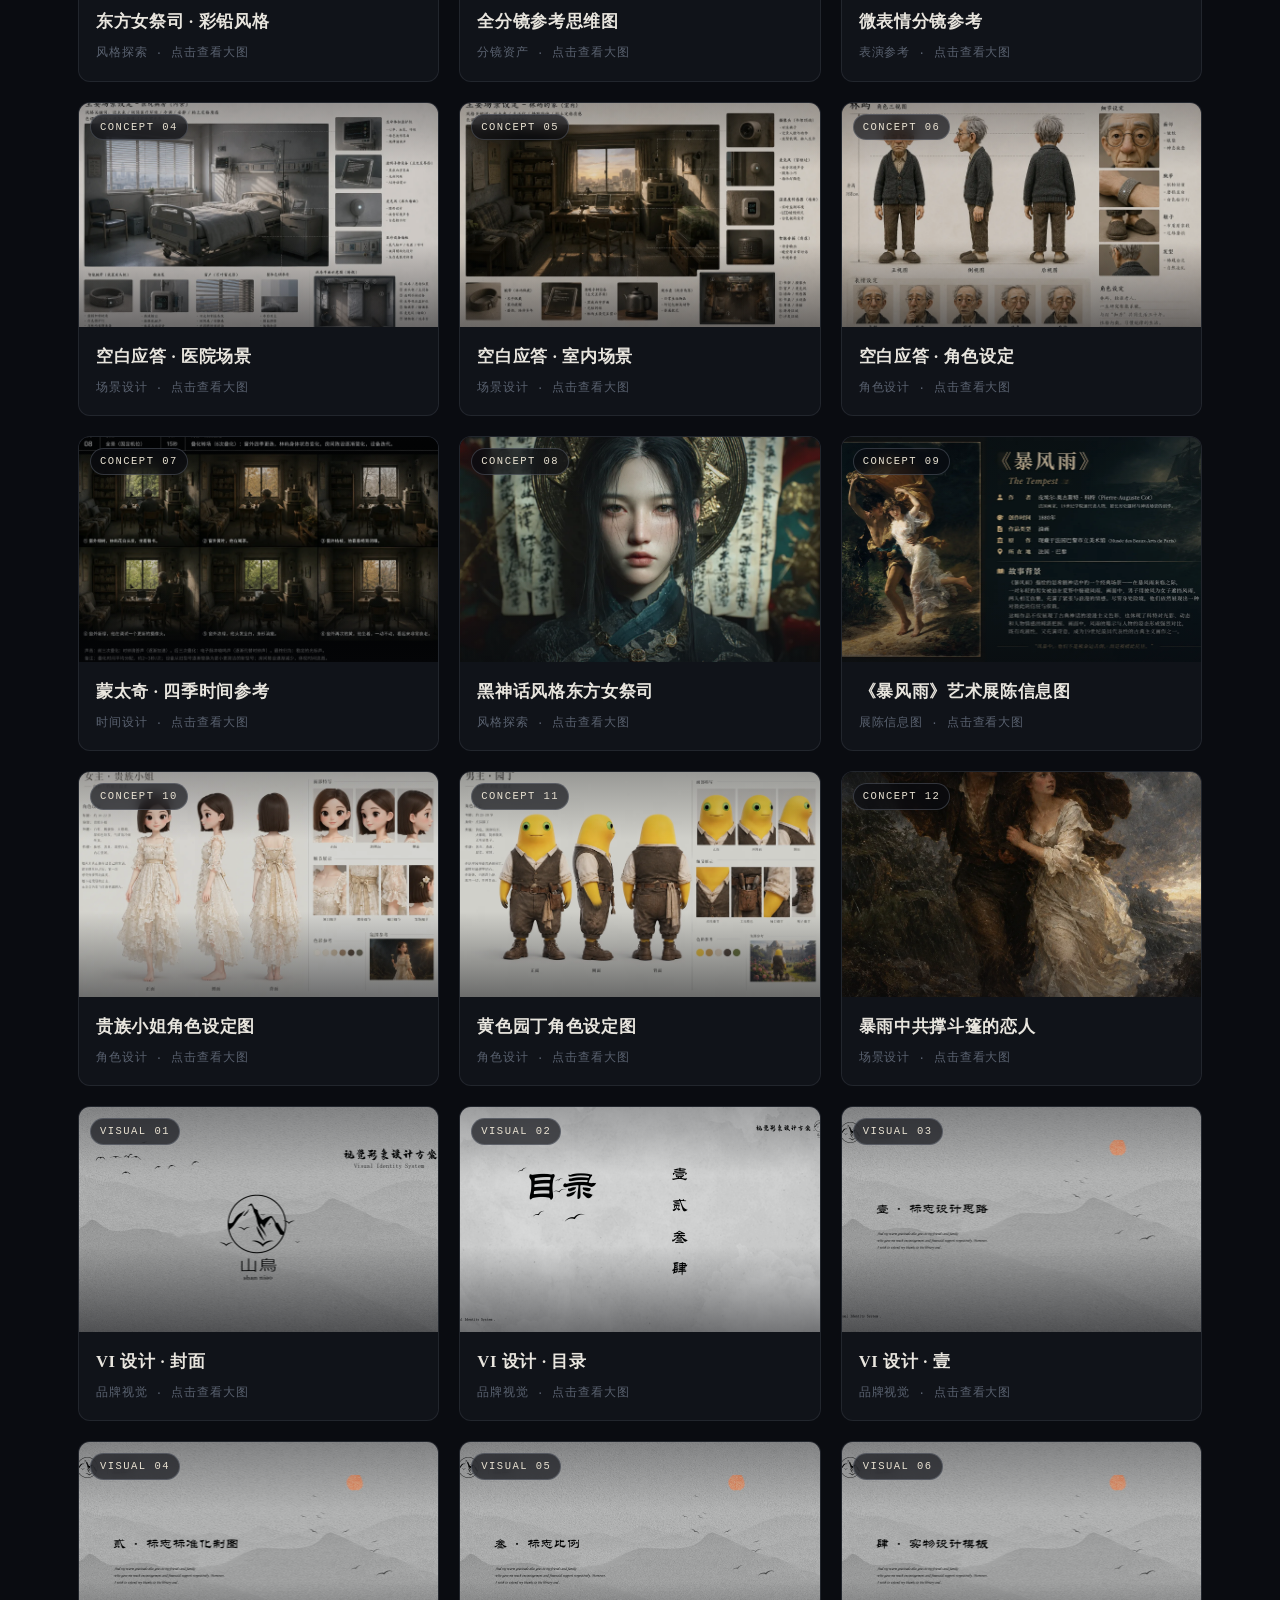
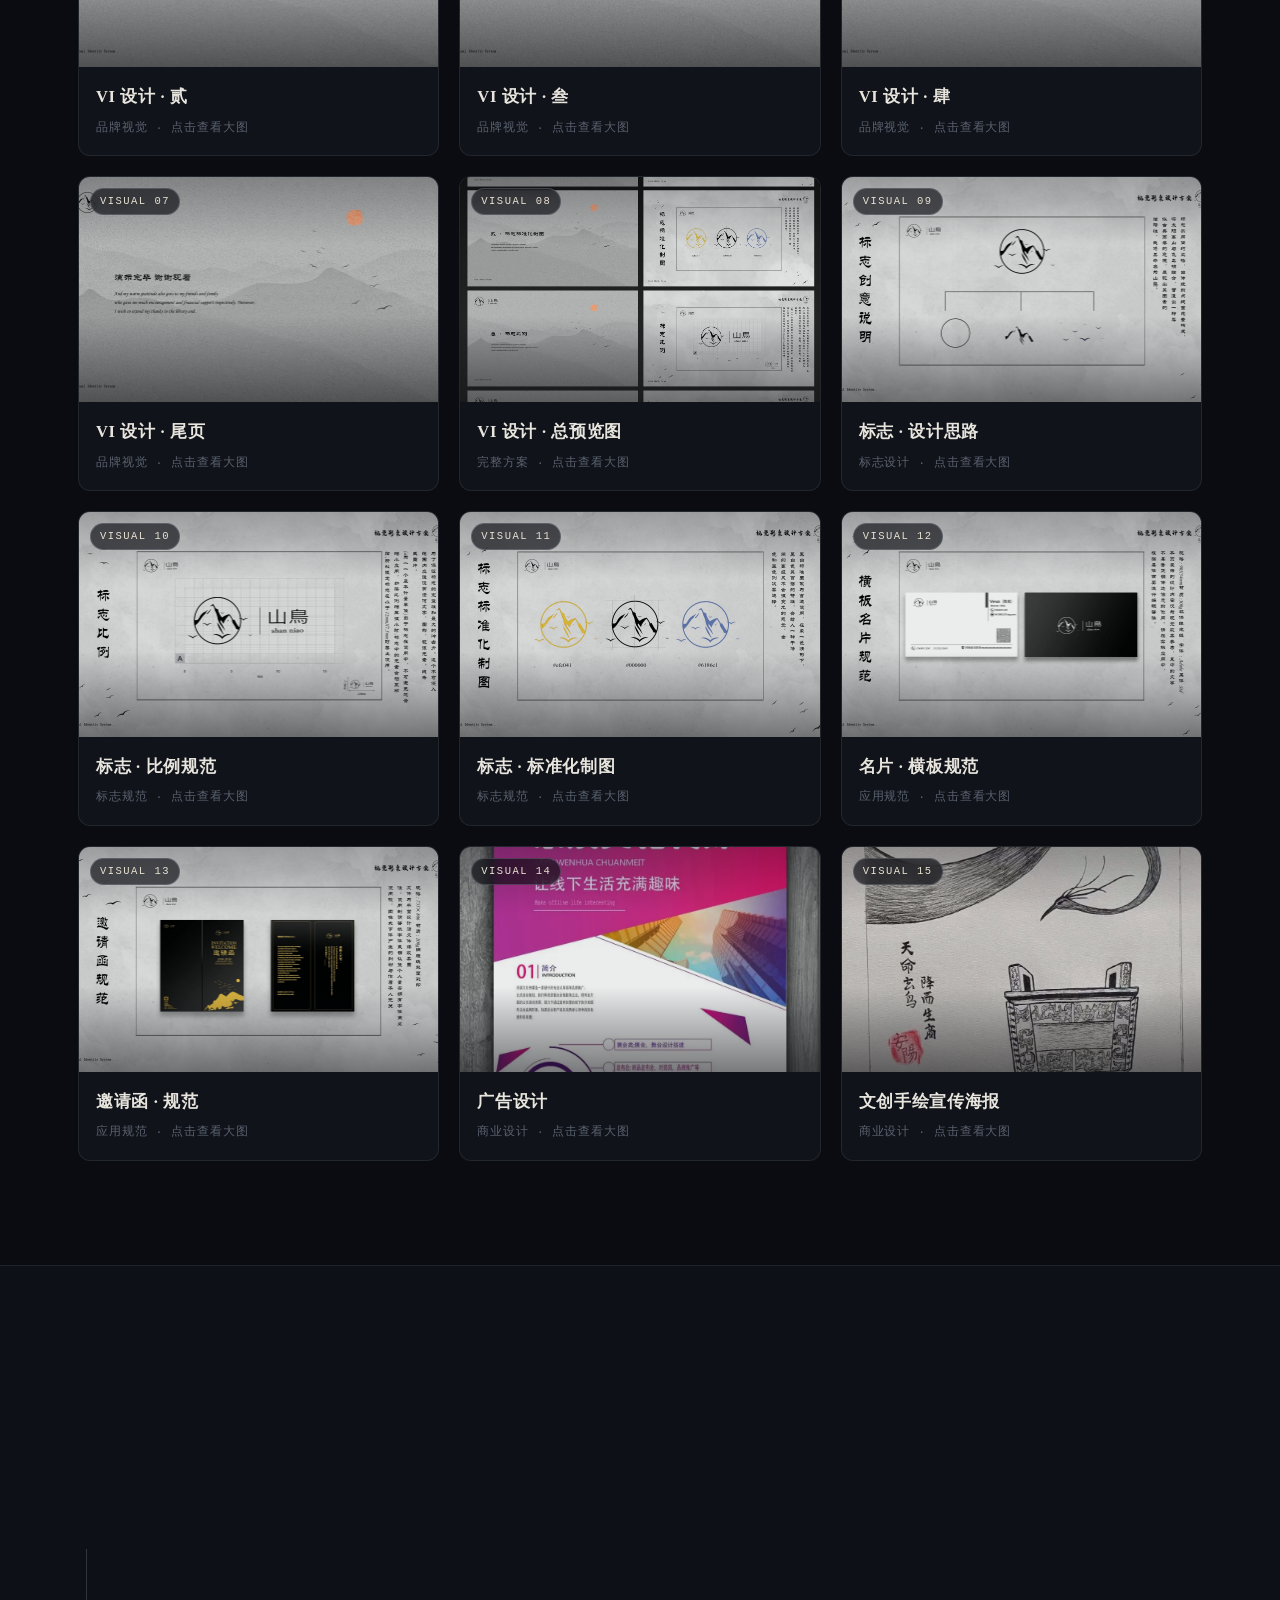
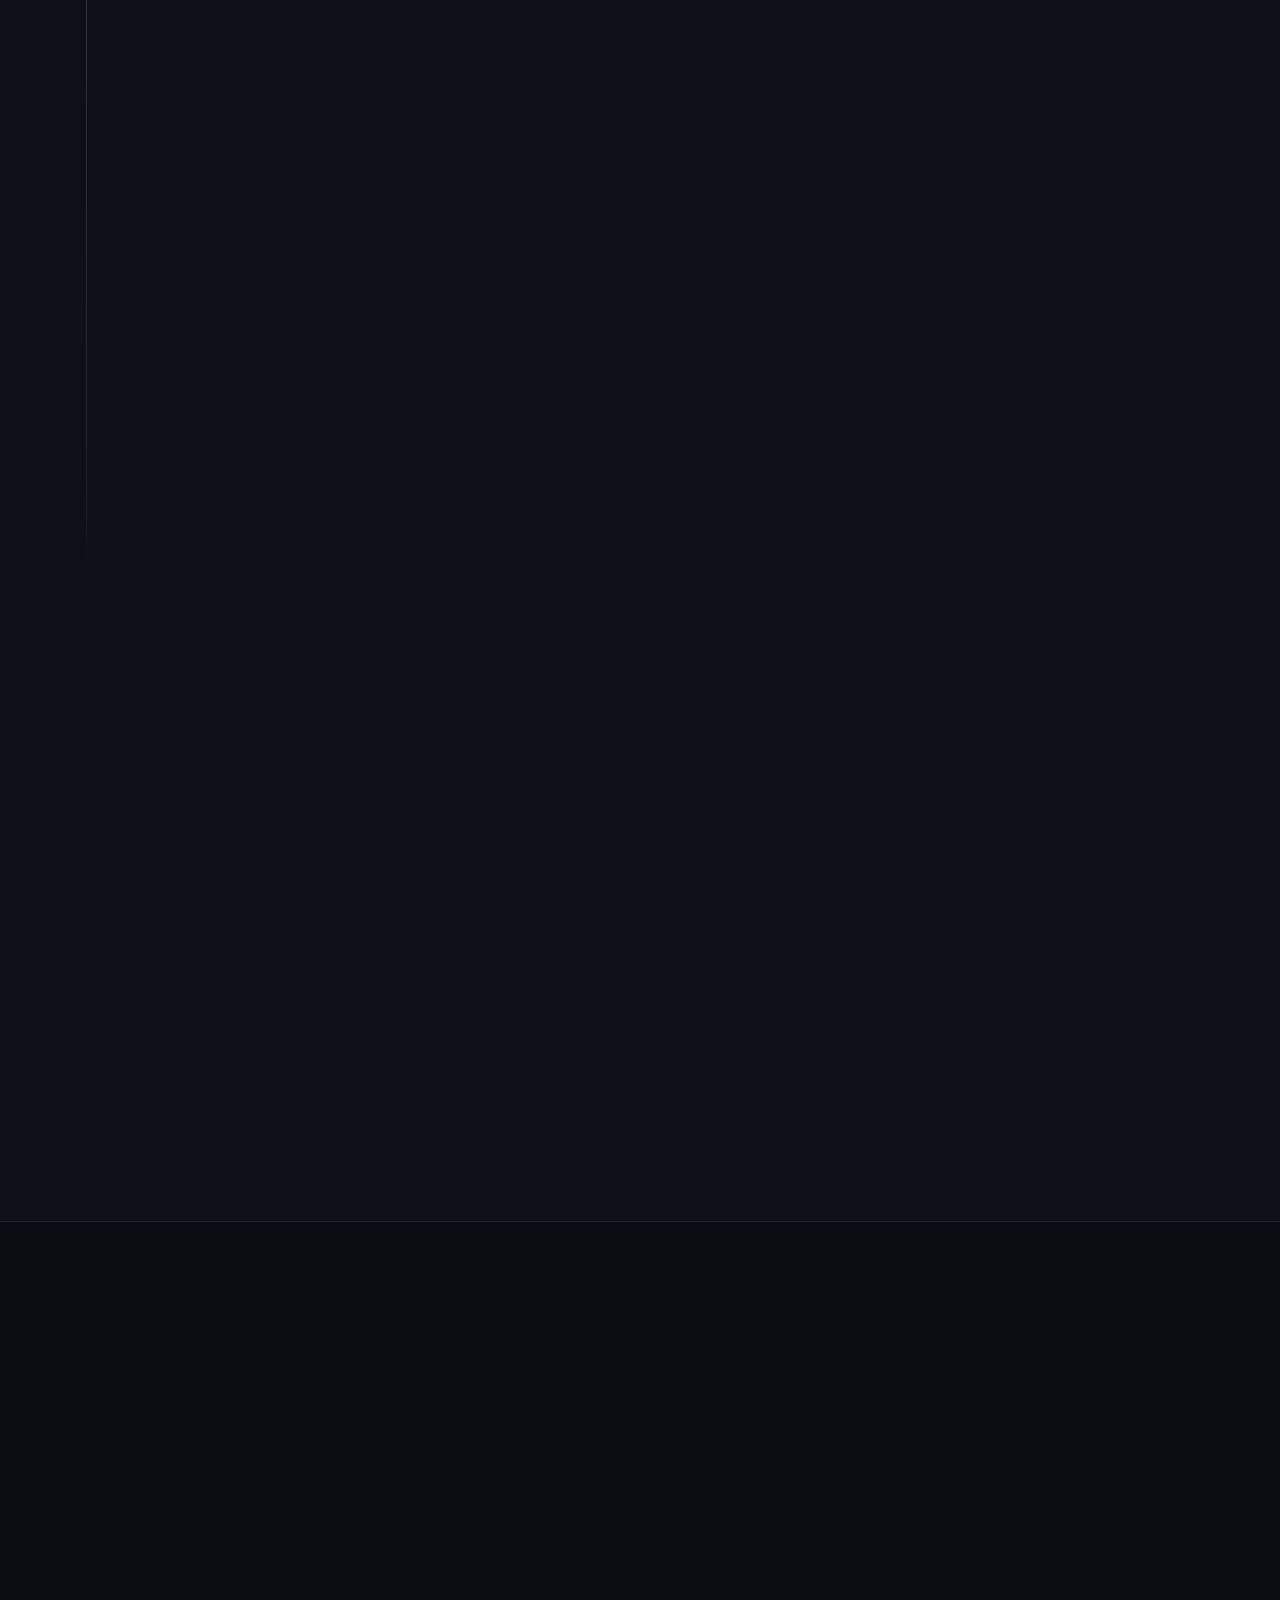
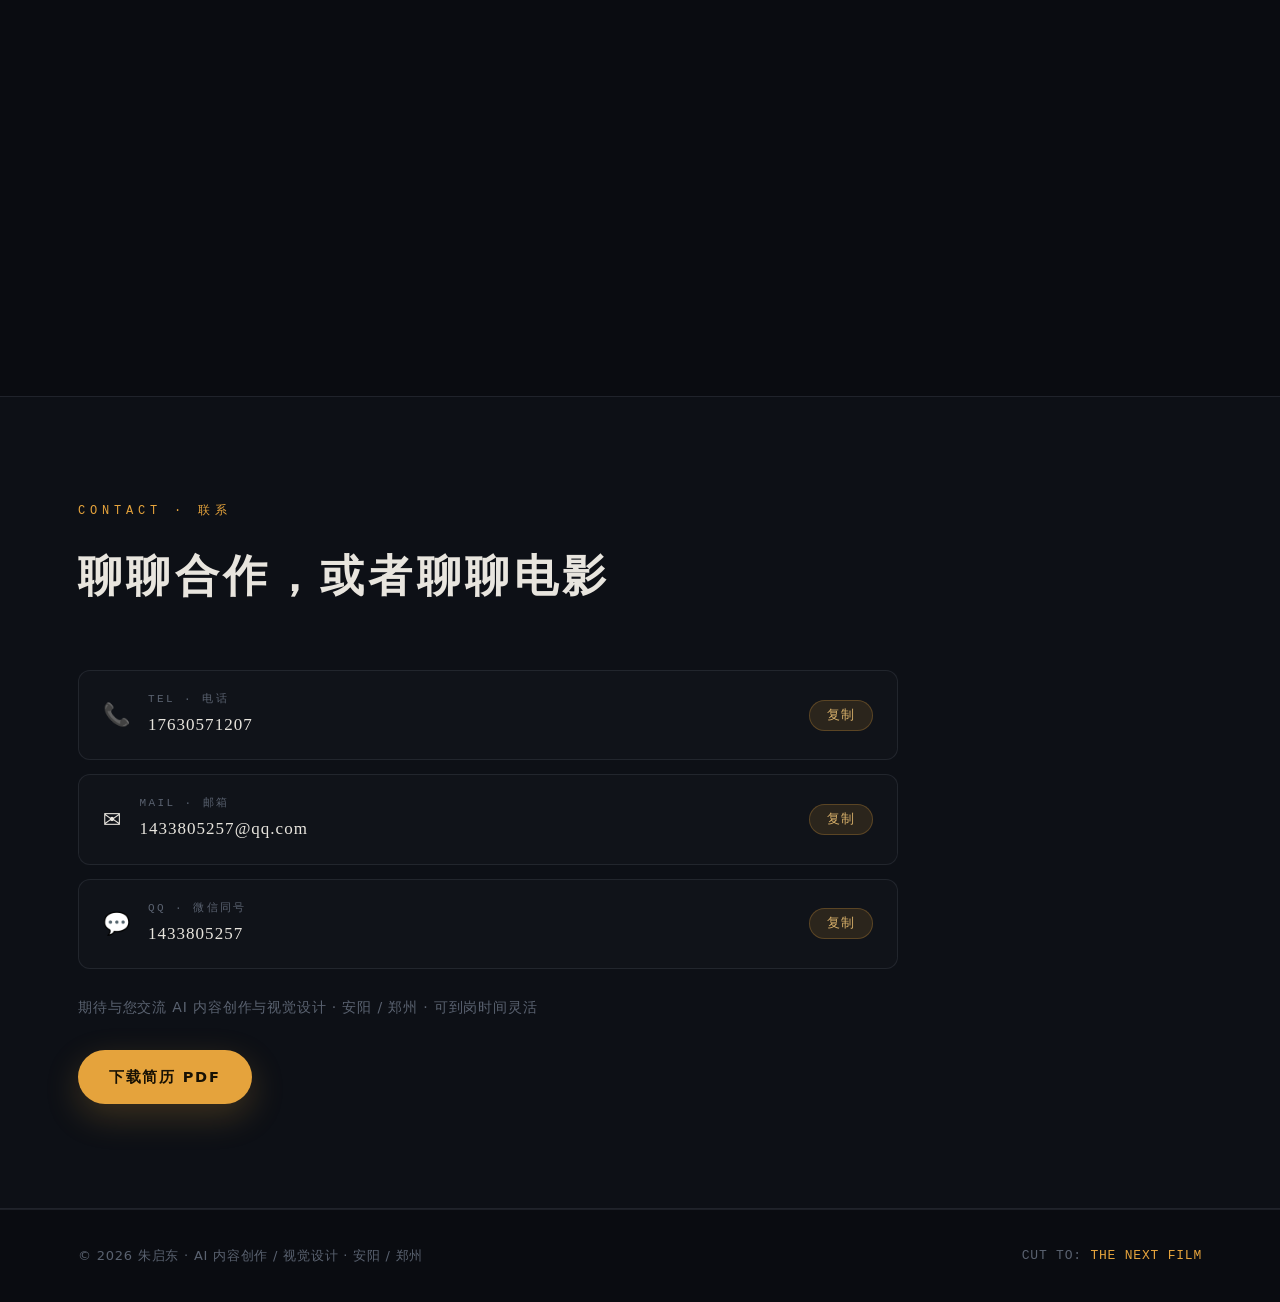
==== commit 381c83af: "增加页面防缓存设置与资源版本号，确保内容及时更新" ====
--- a/index.html
+++ b/index.html
@@ -3,6 +3,9 @@
 <head>
 <meta charset="UTF-8">
 <meta name="viewport" content="width=device-width, initial-scale=1.0">
+<meta http-equiv="Cache-Control" content="no-cache, no-store, must-revalidate">
+<meta http-equiv="Pragma" content="no-cache">
+<meta http-equiv="Expires" content="0">
 <title>朱启东 · AI 内容创作 / 视觉设计师｜作品集</title>
 <meta name="description" content="朱启东 —— AI 内容创作与视觉设计。独立完成 AI 短剧/漫剧全流程制作（剧本 → 生图 → 生视频 → 剪辑），作品涵盖暗黑奇幻、科幻、末世题材短片与品牌视觉设计。">
 <meta name="theme-color" content="#0a0c11">
@@ -15,7 +18,7 @@
 <meta name="twitter:card" content="summary_large_image">
 <link rel="icon" type="image/png" sizes="32x32" href="assets/favicon-32.png">
 <link rel="apple-touch-icon" href="assets/favicon-180.png">
-<link rel="stylesheet" href="css/style.css">
+<link rel="stylesheet" href="css/style.css?v=20261028">
 <script>document.documentElement.classList.add("js");</script>
 </head>
 <body>
@@ -320,6 +323,6 @@
   </div>
 </div>
 
-<script src="js/main.js"></script>
+<script src="js/main.js?v=20261028"></script>
 </body>
 </html>
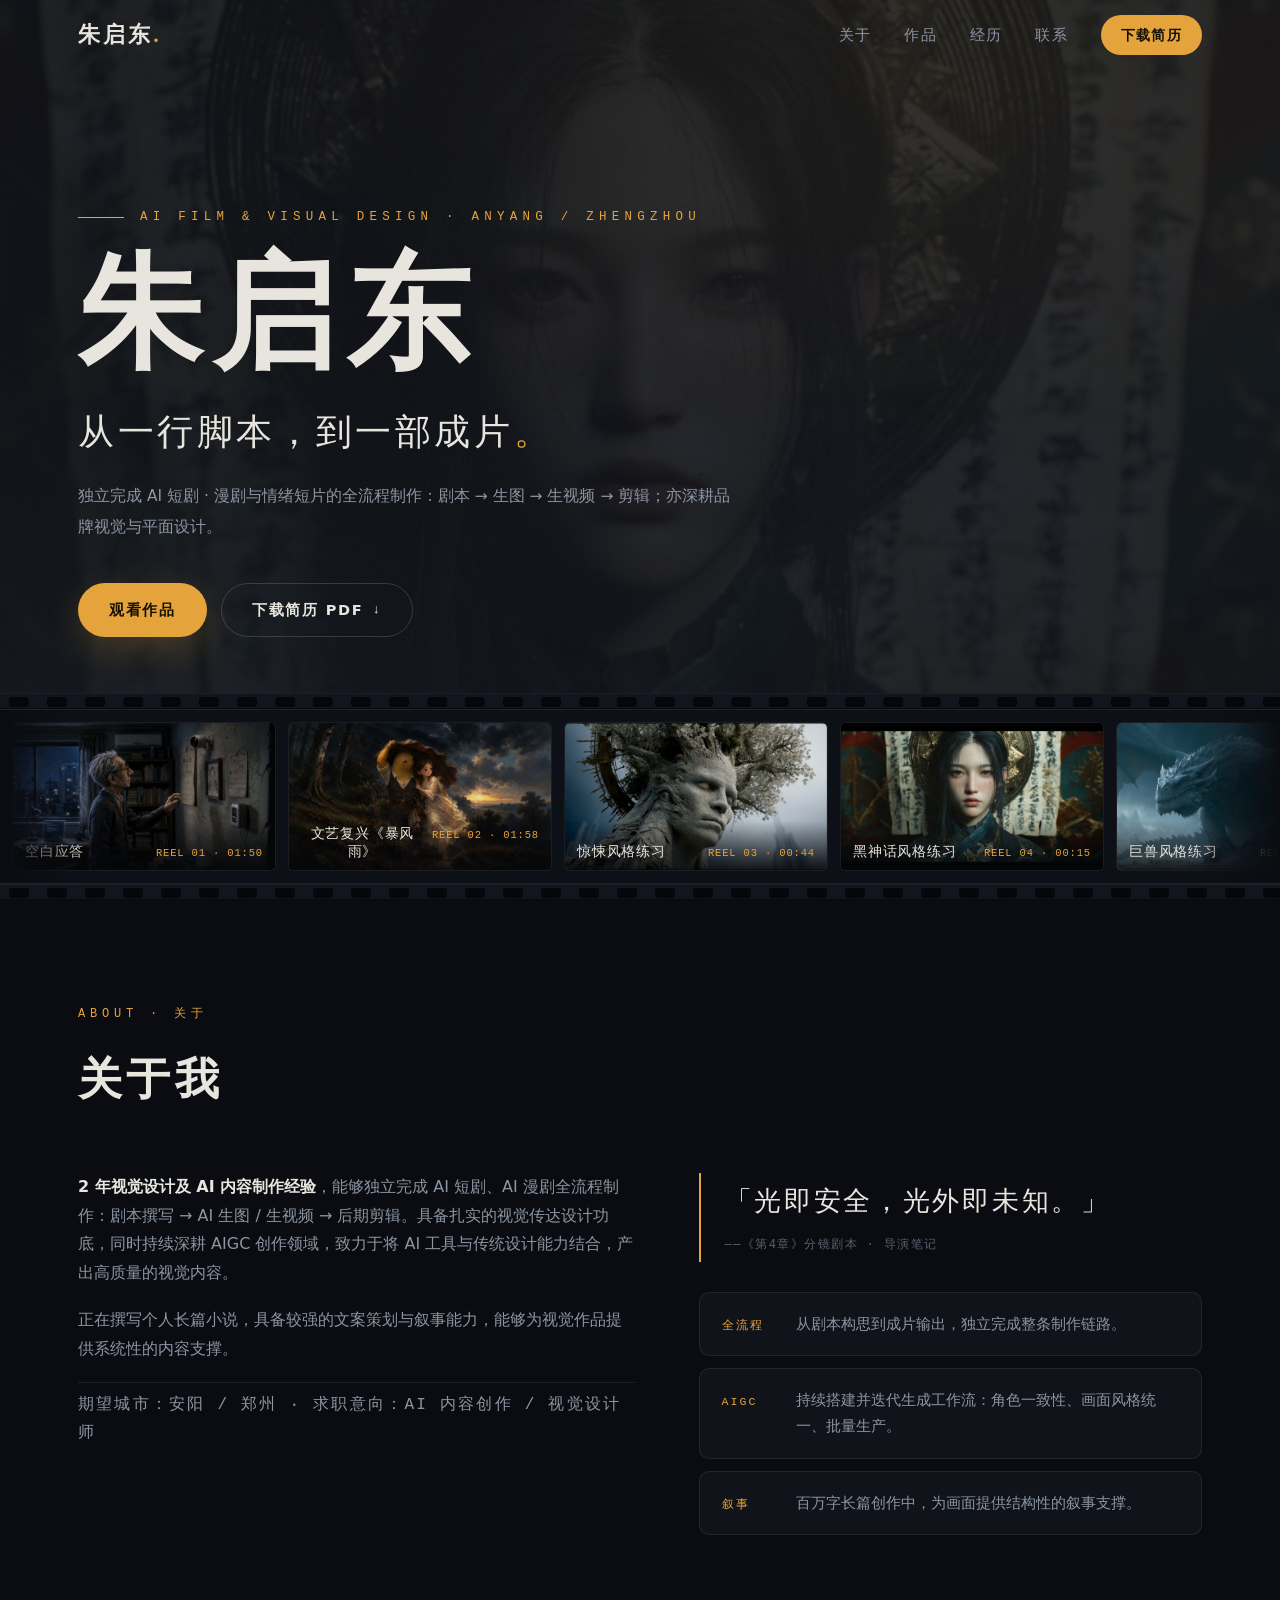
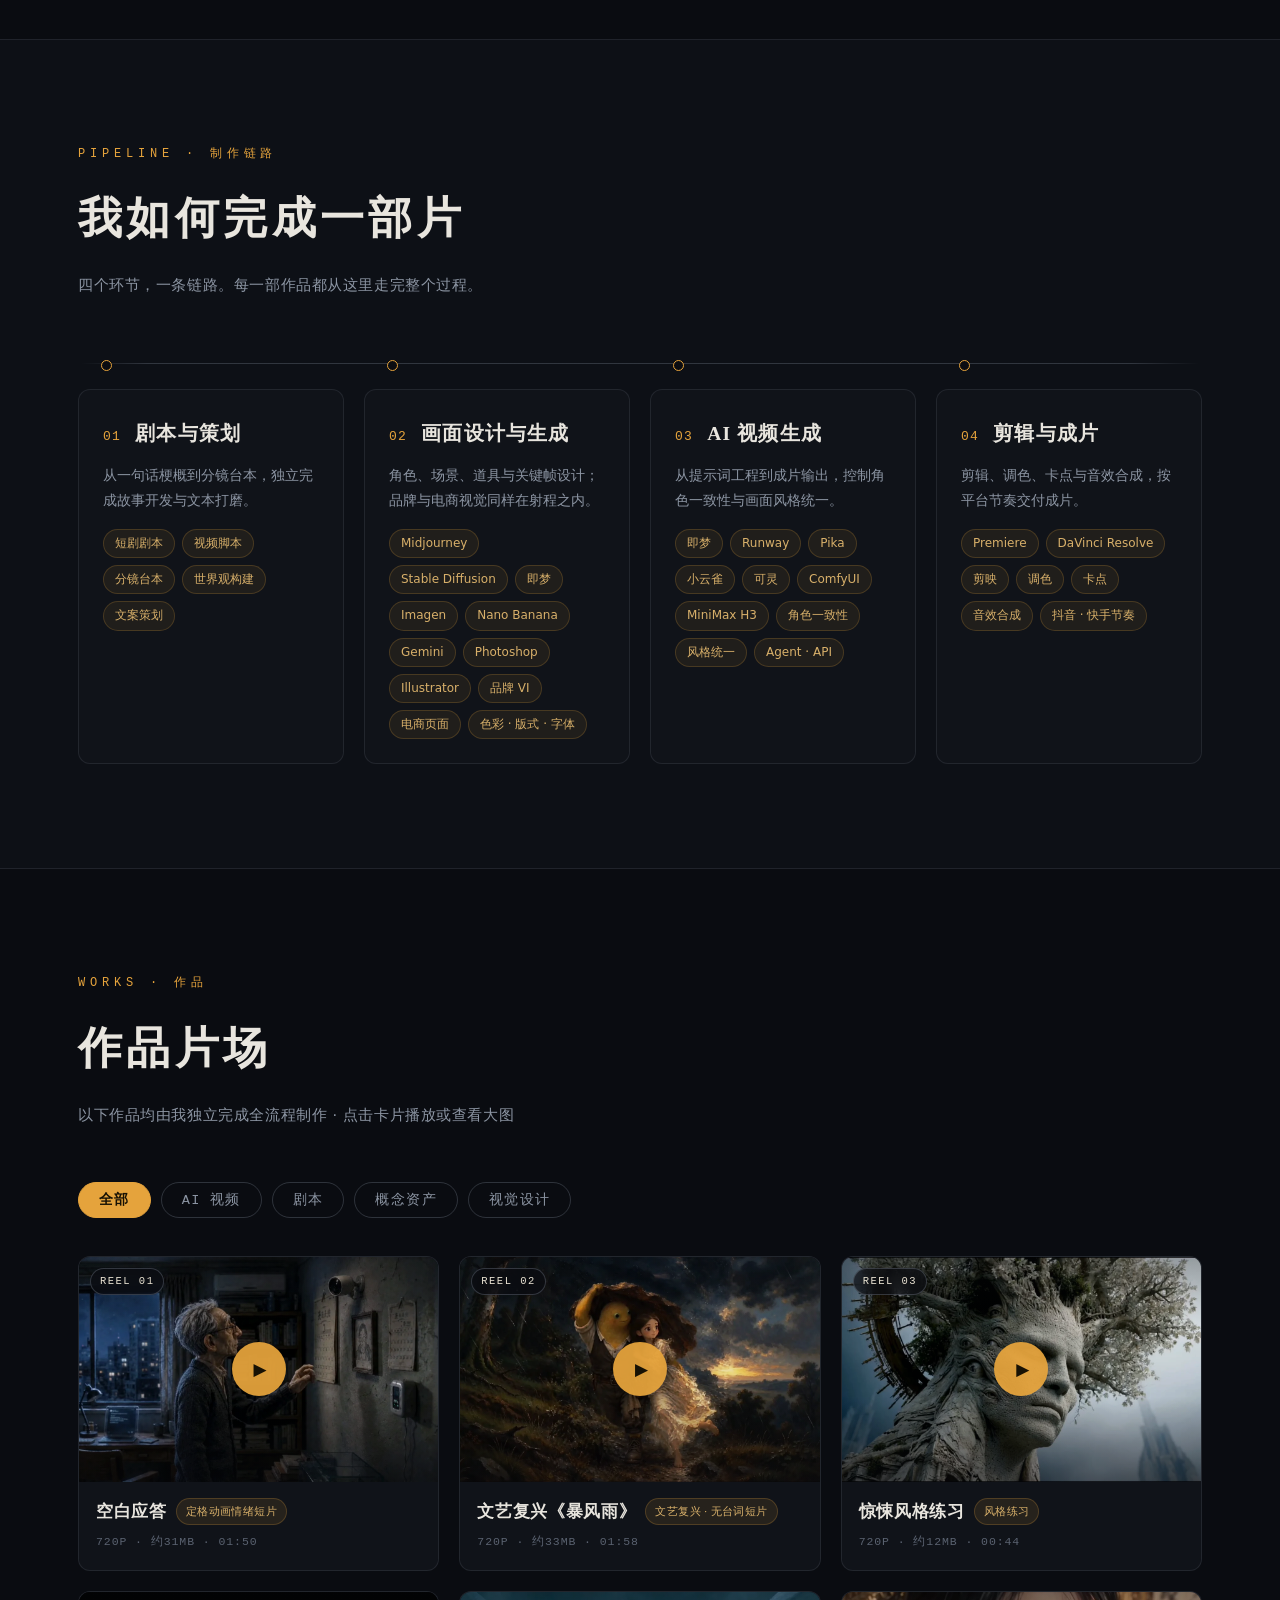
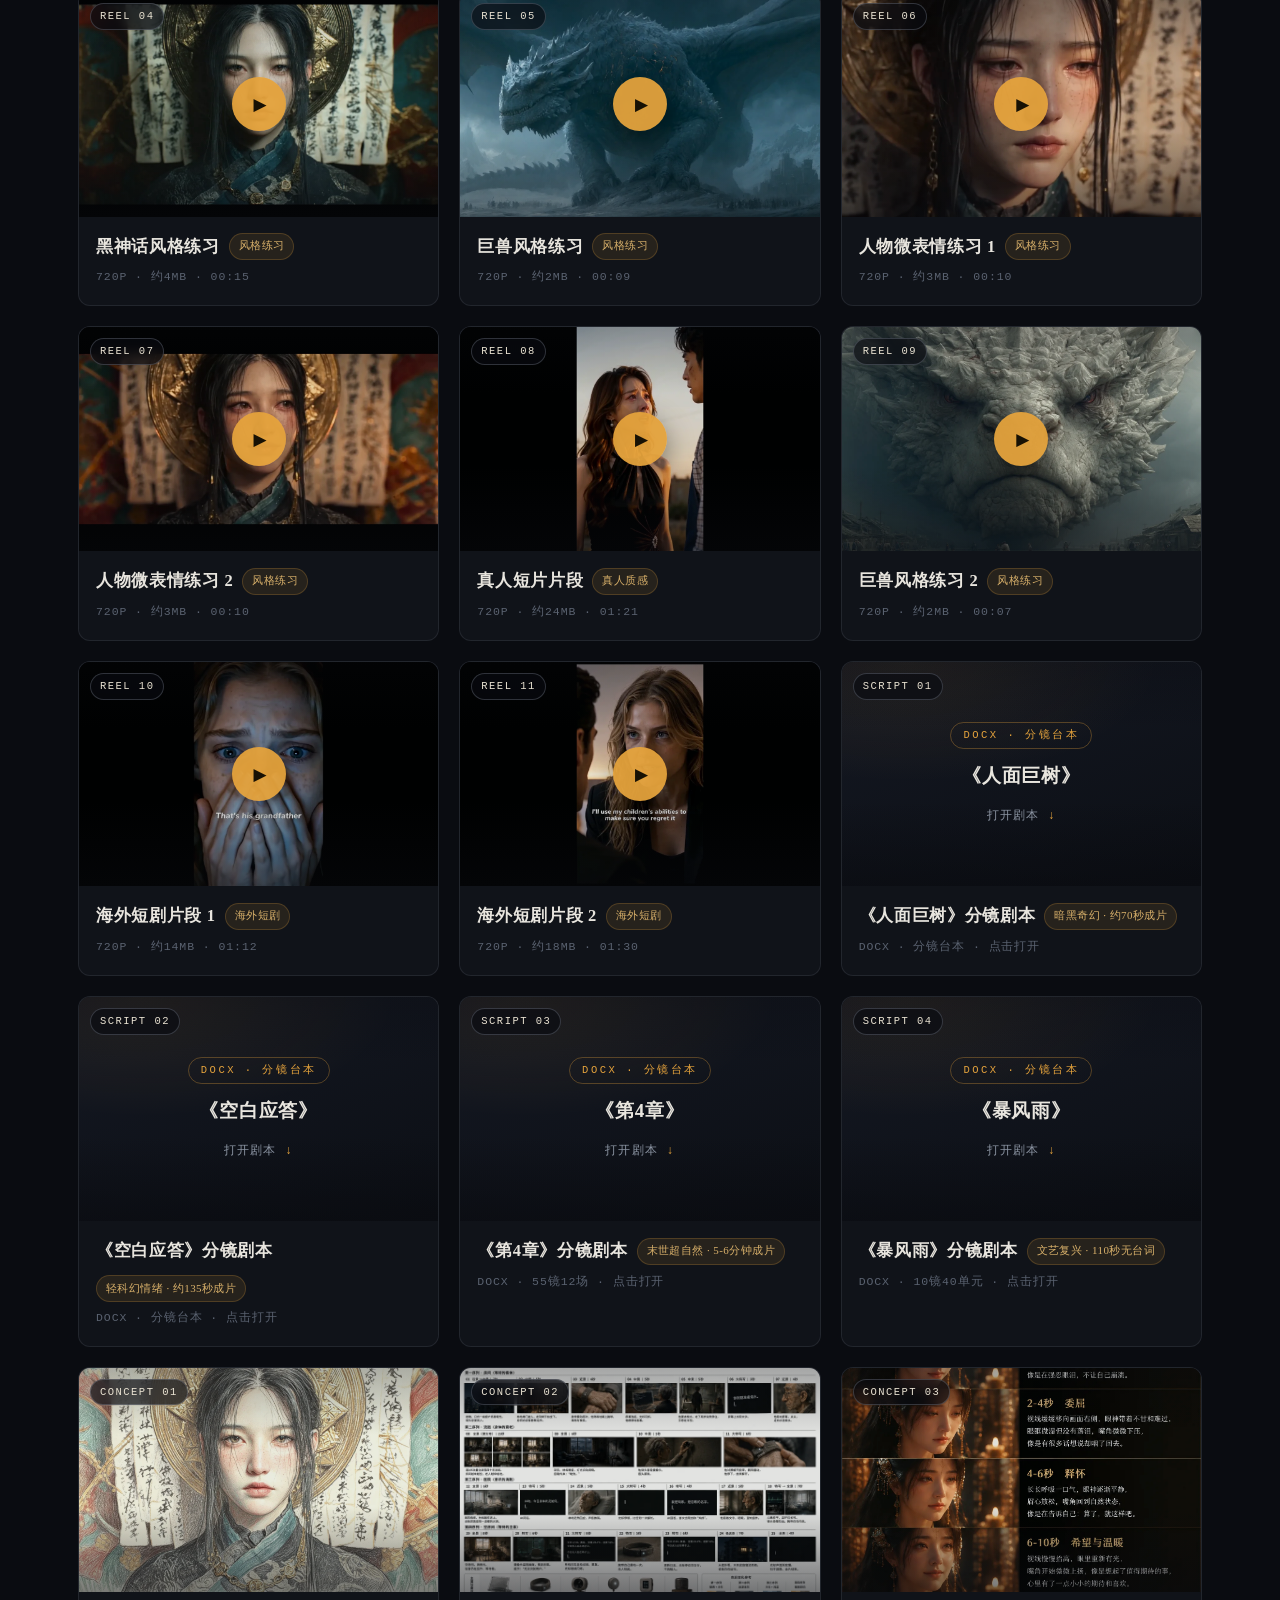
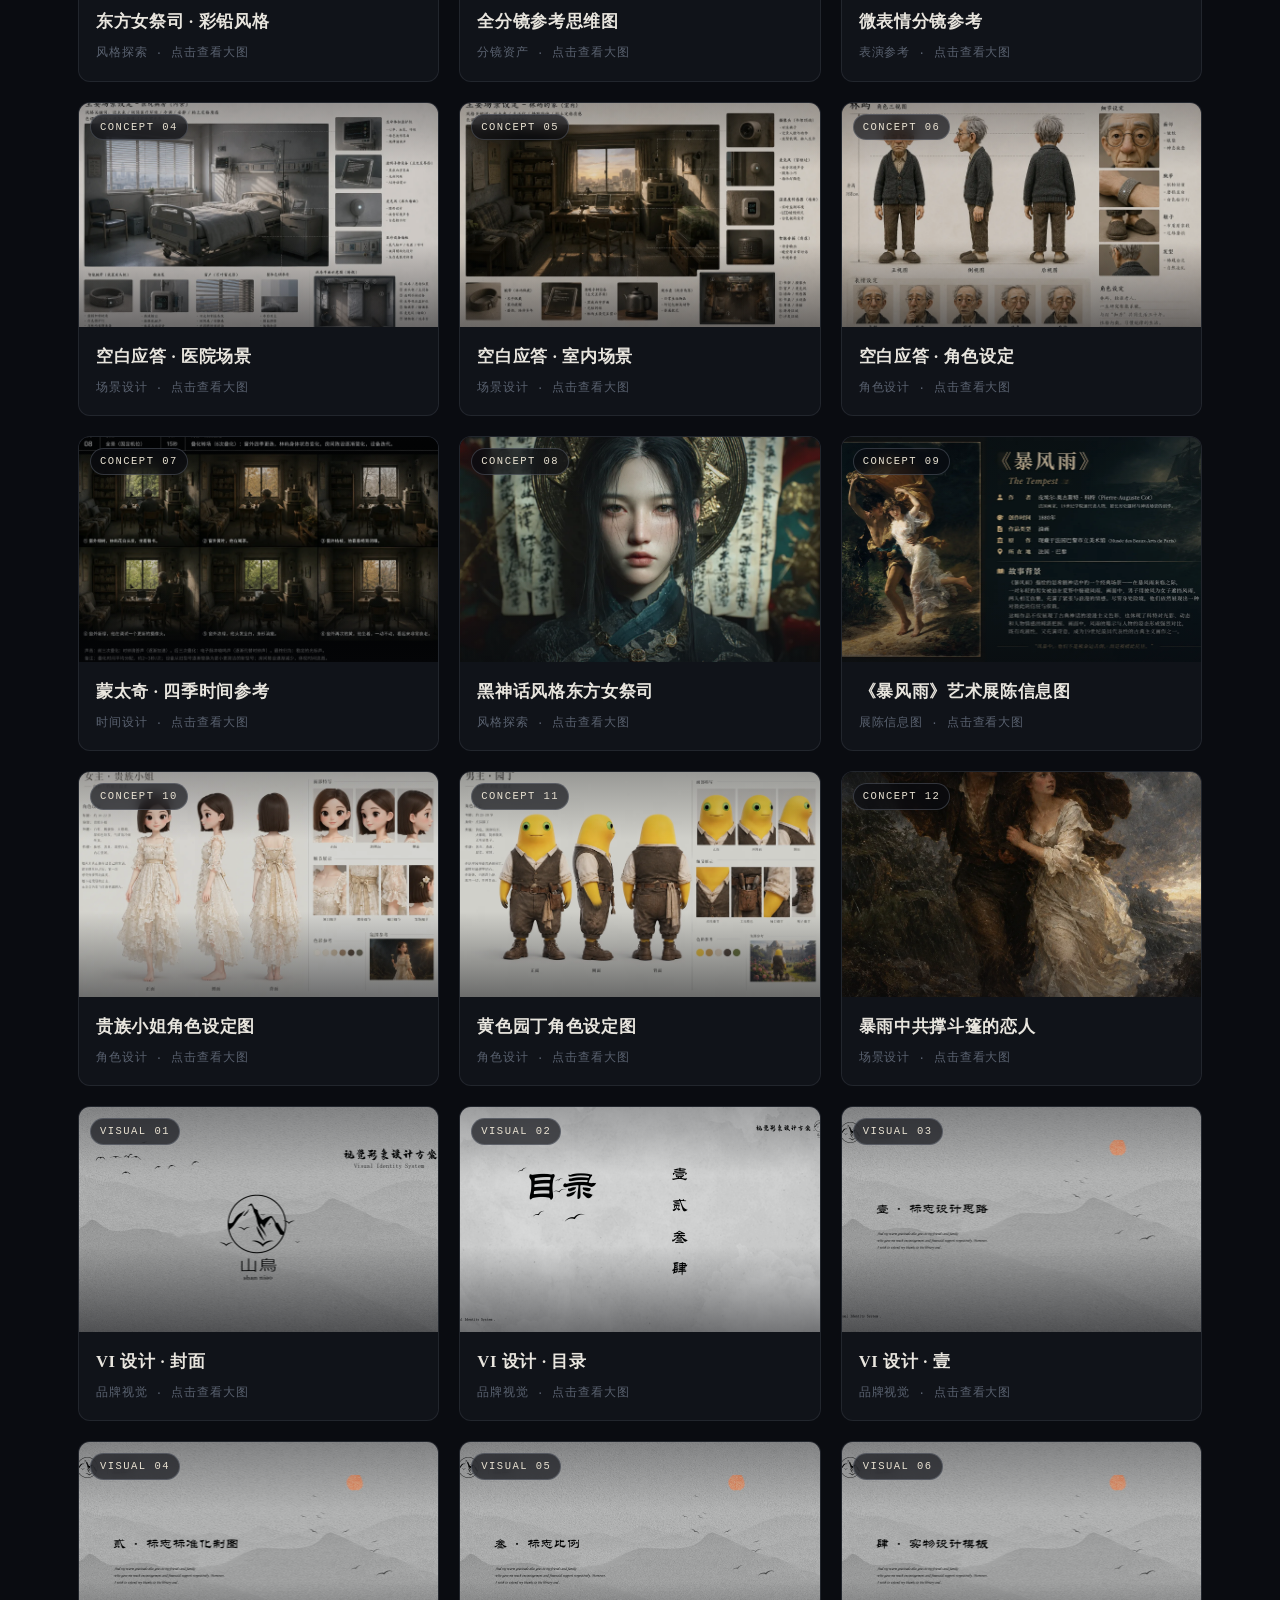
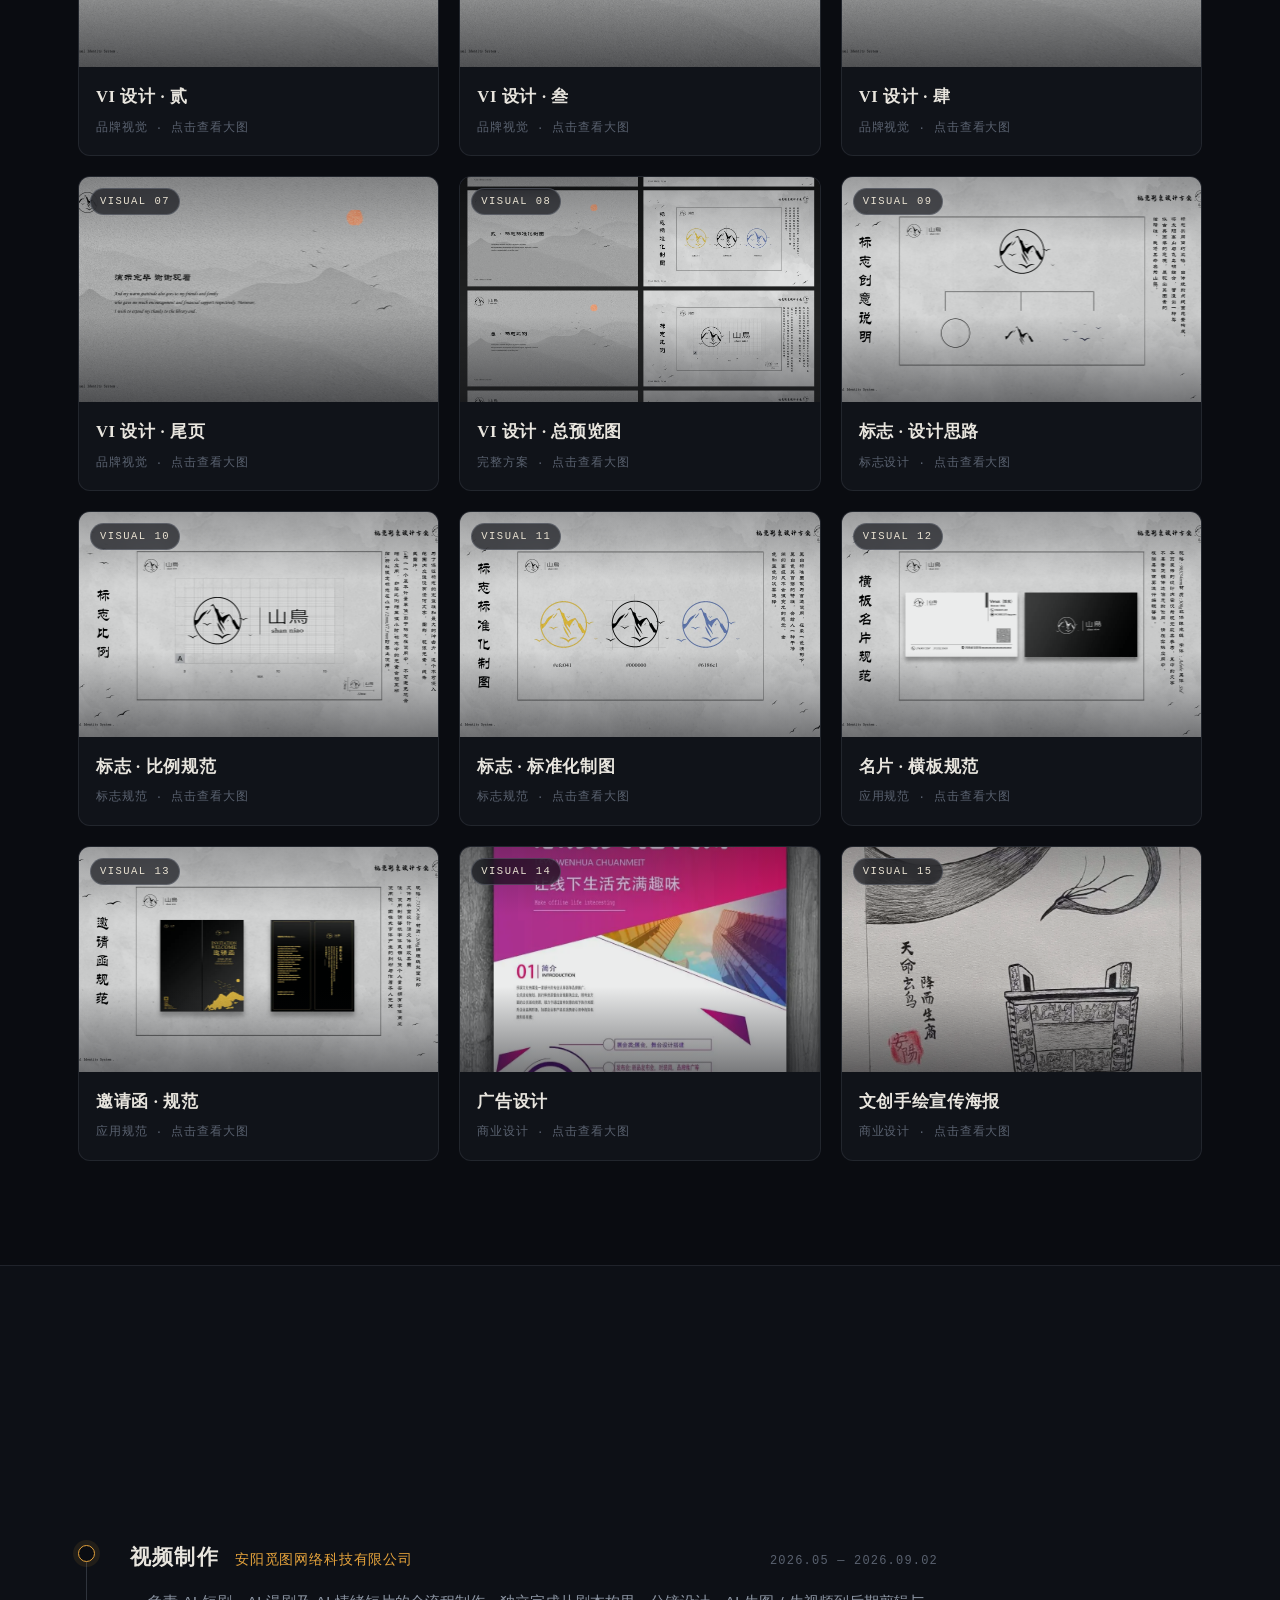
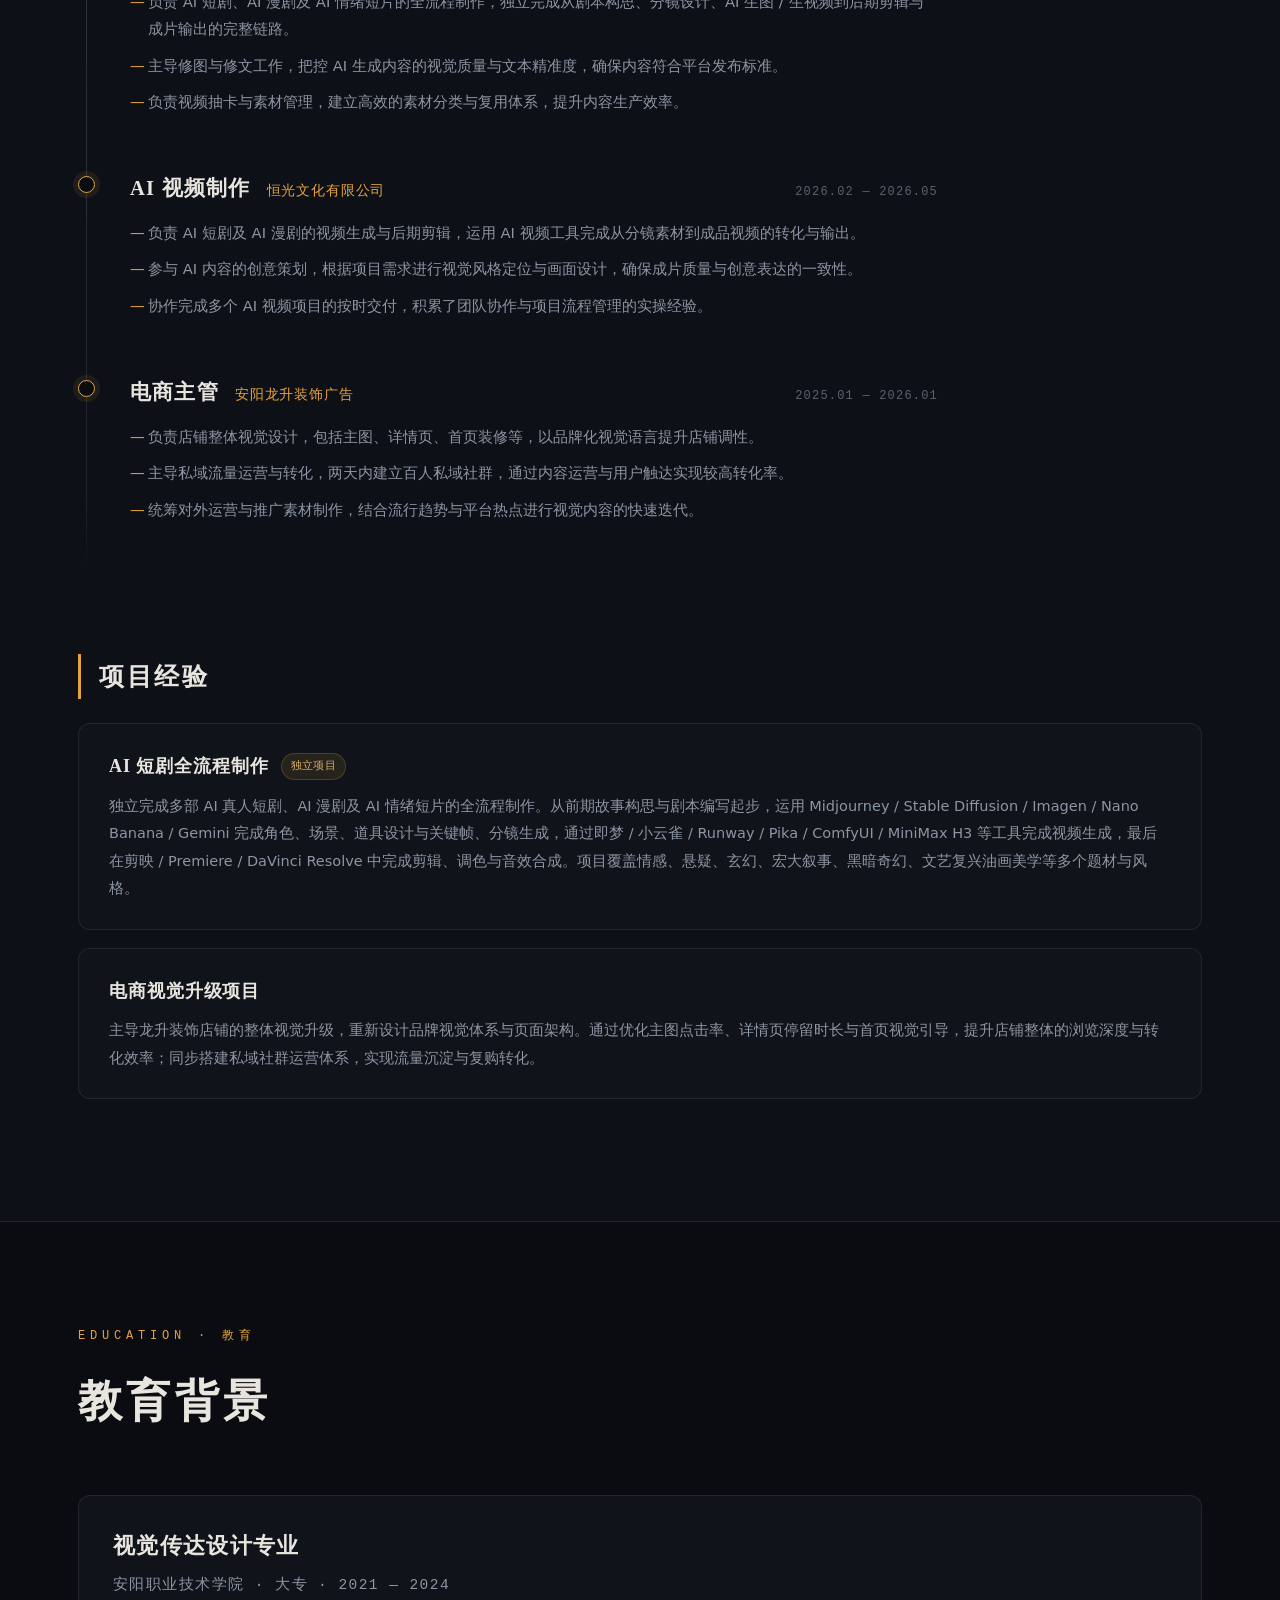
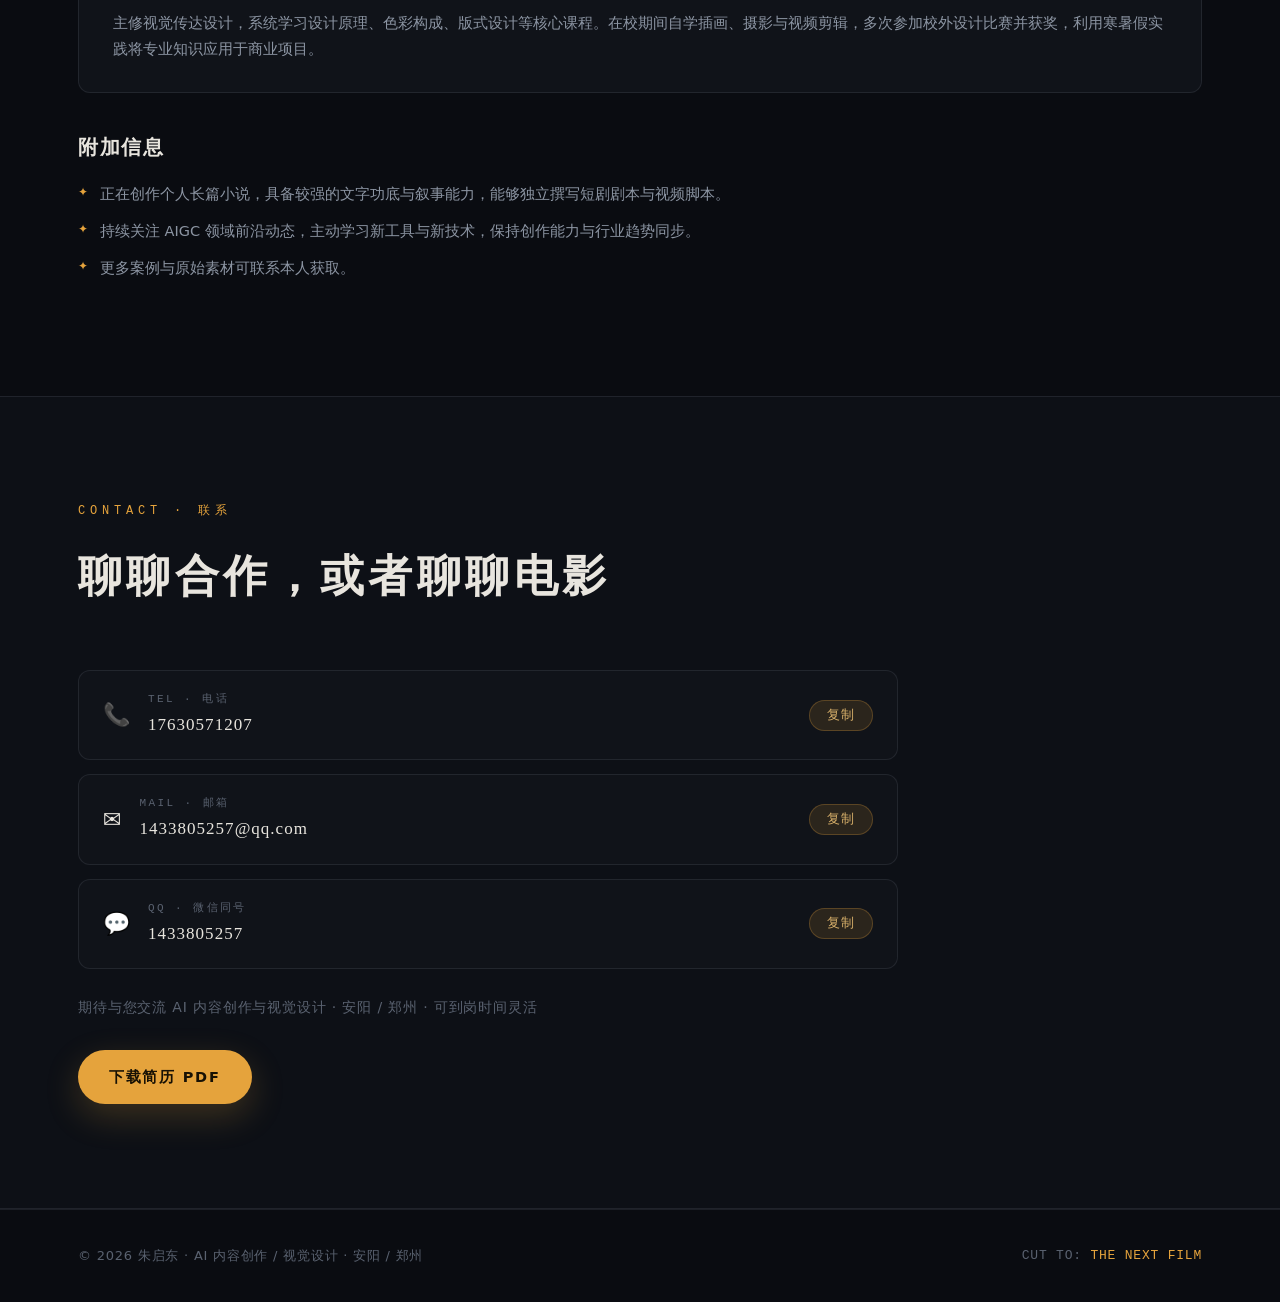
==== commit 4e0f22c0: "首页背景恢复为东方女祭司图" ====
--- a/index.html
+++ b/index.html
@@ -18,7 +18,7 @@
 <meta name="twitter:card" content="summary_large_image">
 <link rel="icon" type="image/png" sizes="32x32" href="assets/favicon-32.png">
 <link rel="apple-touch-icon" href="assets/favicon-180.png">
-<link rel="stylesheet" href="css/style.css?v=20261028">
+<link rel="stylesheet" href="css/style.css?v=20261028b">
 <script>document.documentElement.classList.add("js");</script>
 </head>
 <body>
--- a/css/style.css
+++ b/css/style.css
@@ -92,9 +92,9 @@
 }
 .hero-bg::before{
   content:"";position:absolute;inset:0;
-  background-image:url("../assets/images/ai/空白应答医院场景.webp");
-  background-size:cover;background-position:center 36%;
-  opacity:.07;filter:saturate(.65) brightness(.9);
+  background-image:url("../assets/images/ai/黑神话风格东方女祭司.webp");
+  background-size:cover;background-position:center 30%;
+  opacity:.10;filter:saturate(.75) brightness(.9);
 }
 .hero-bg::after{ /* 细颗粒质感 */
   content:"";position:absolute;inset:0;opacity:.05;mix-blend-mode:screen;
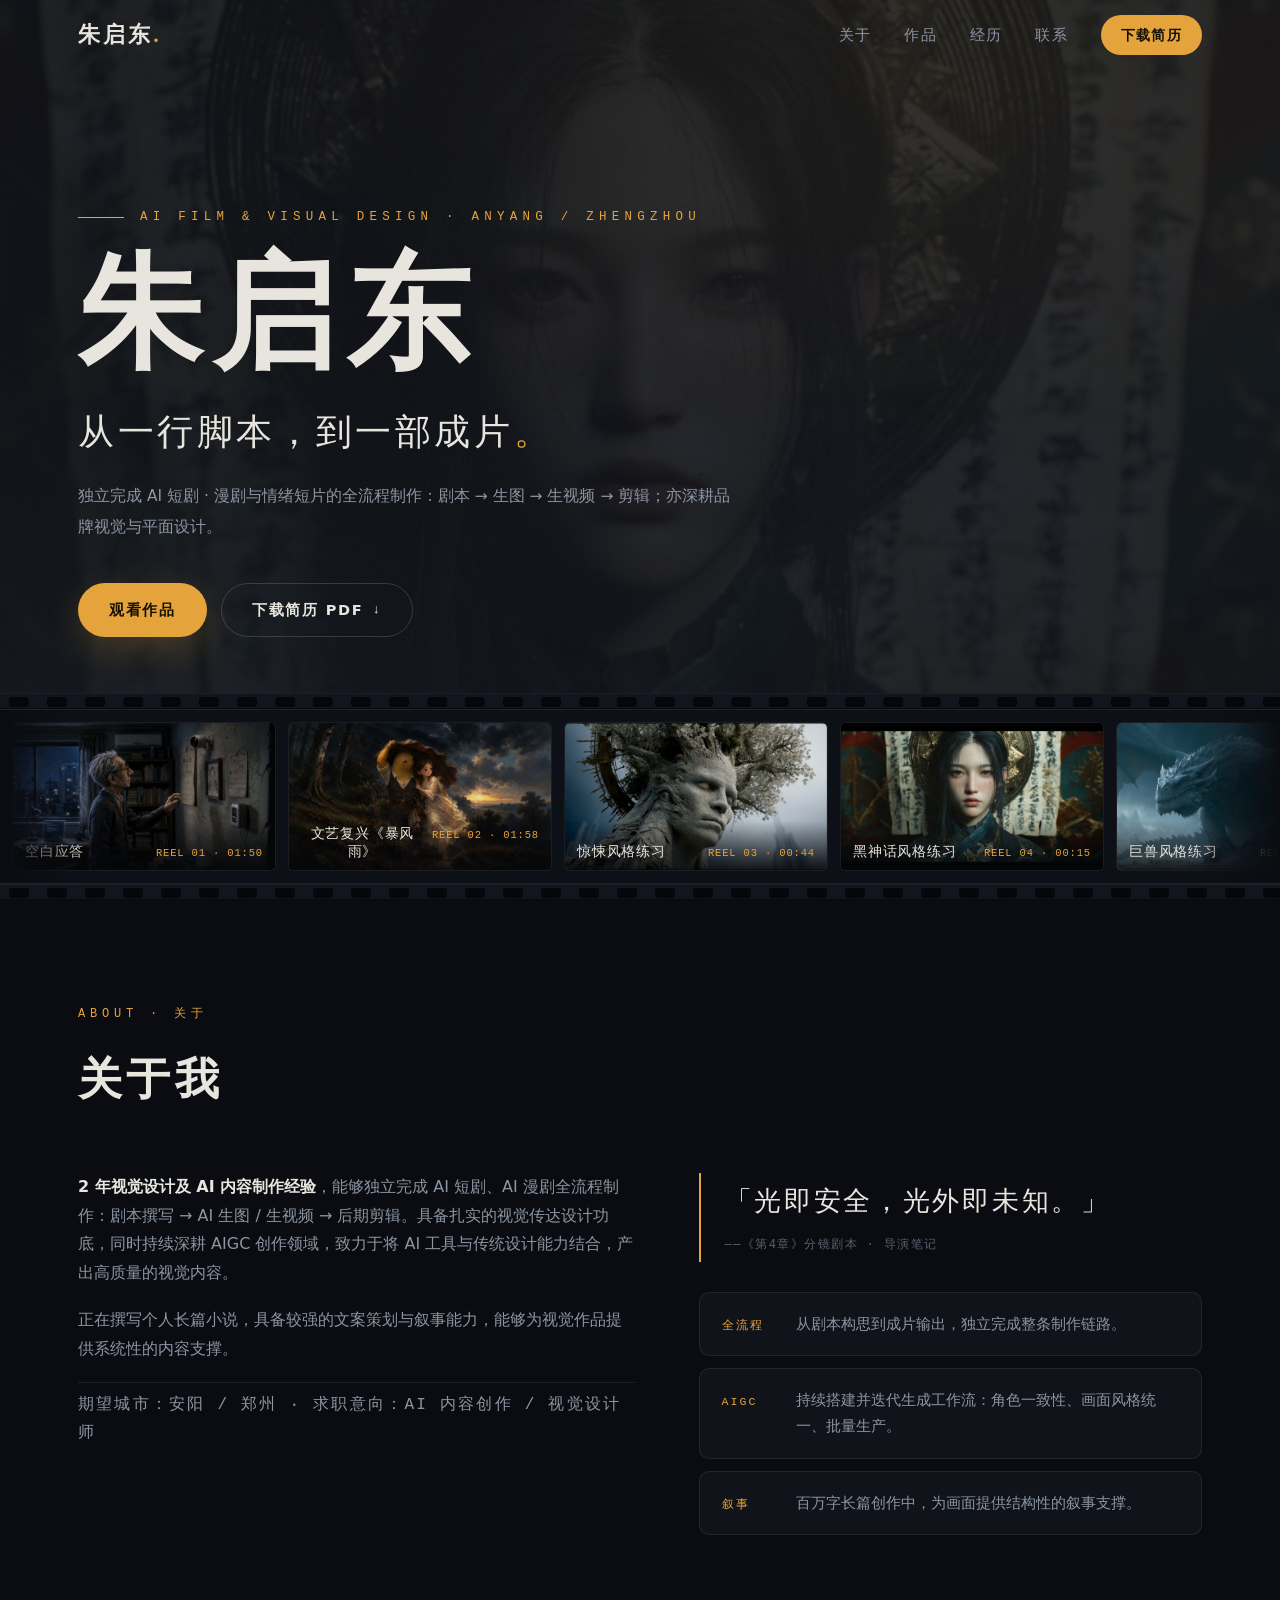
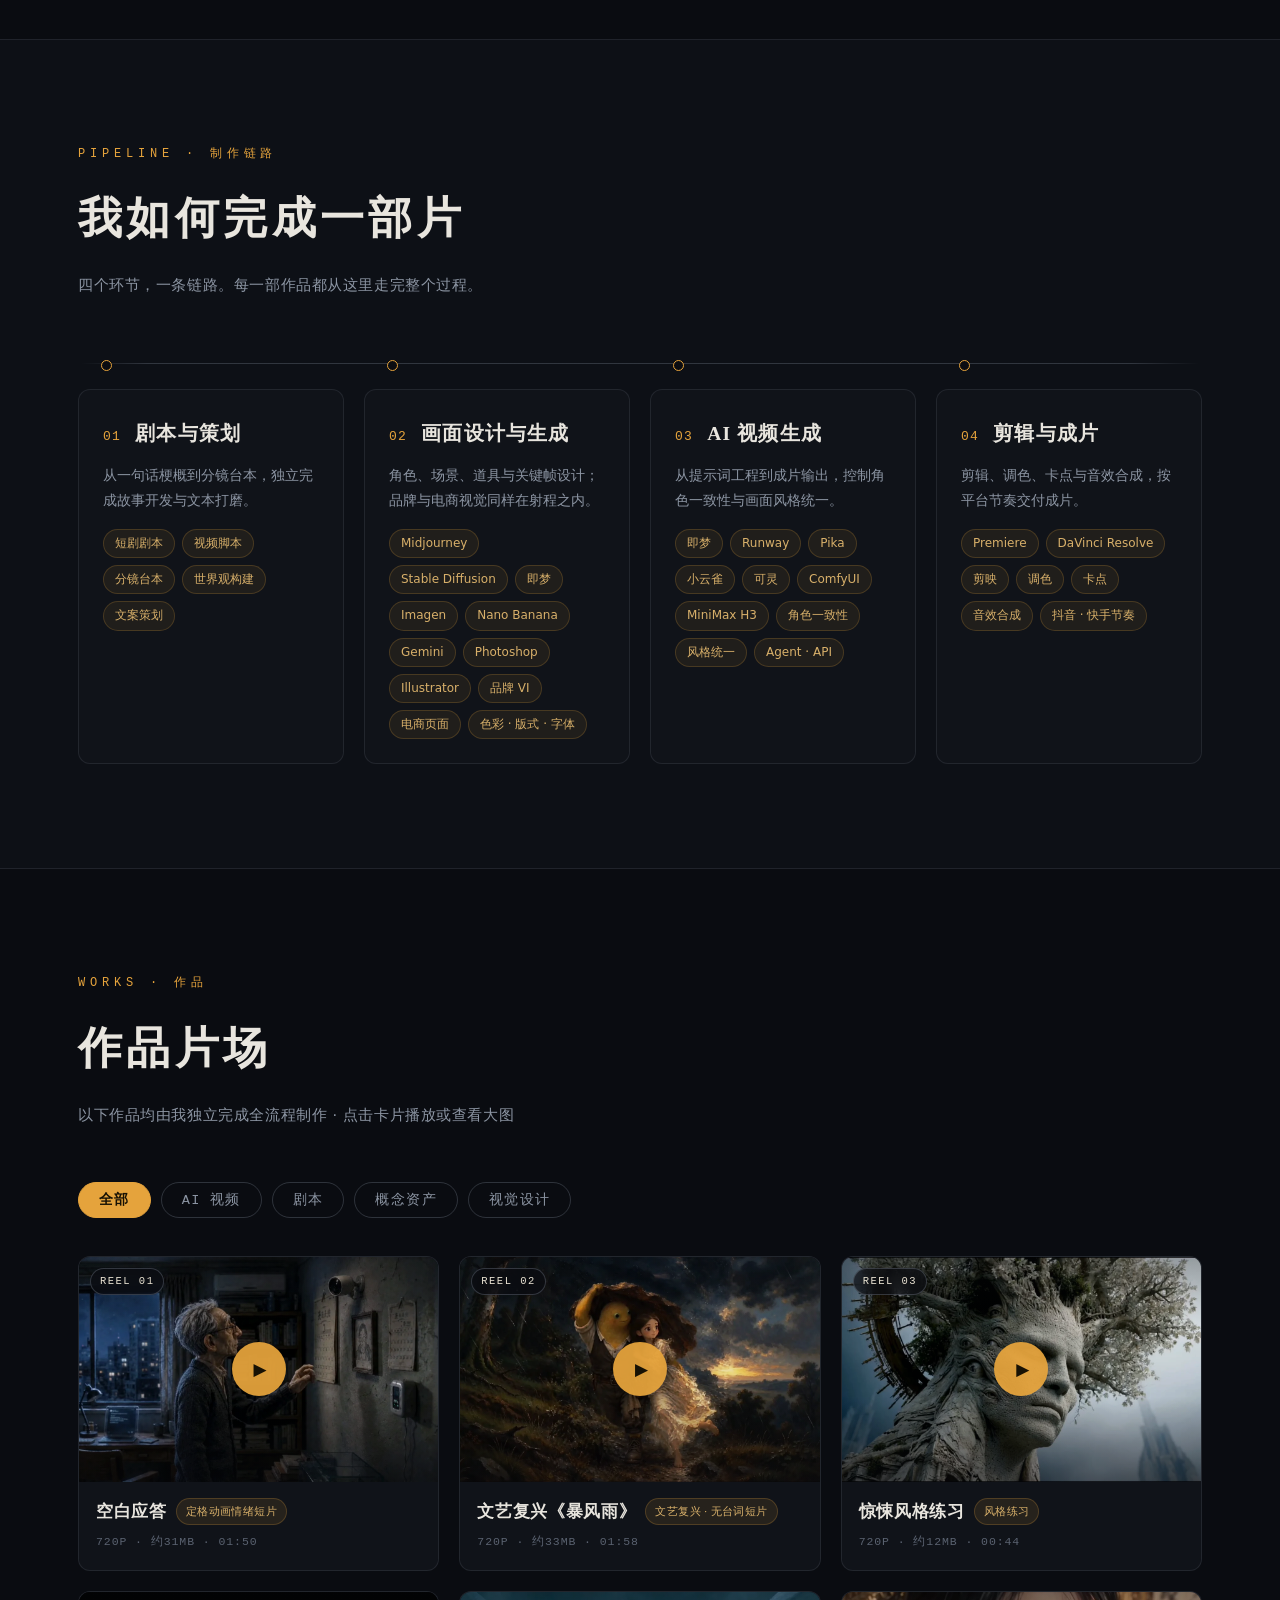
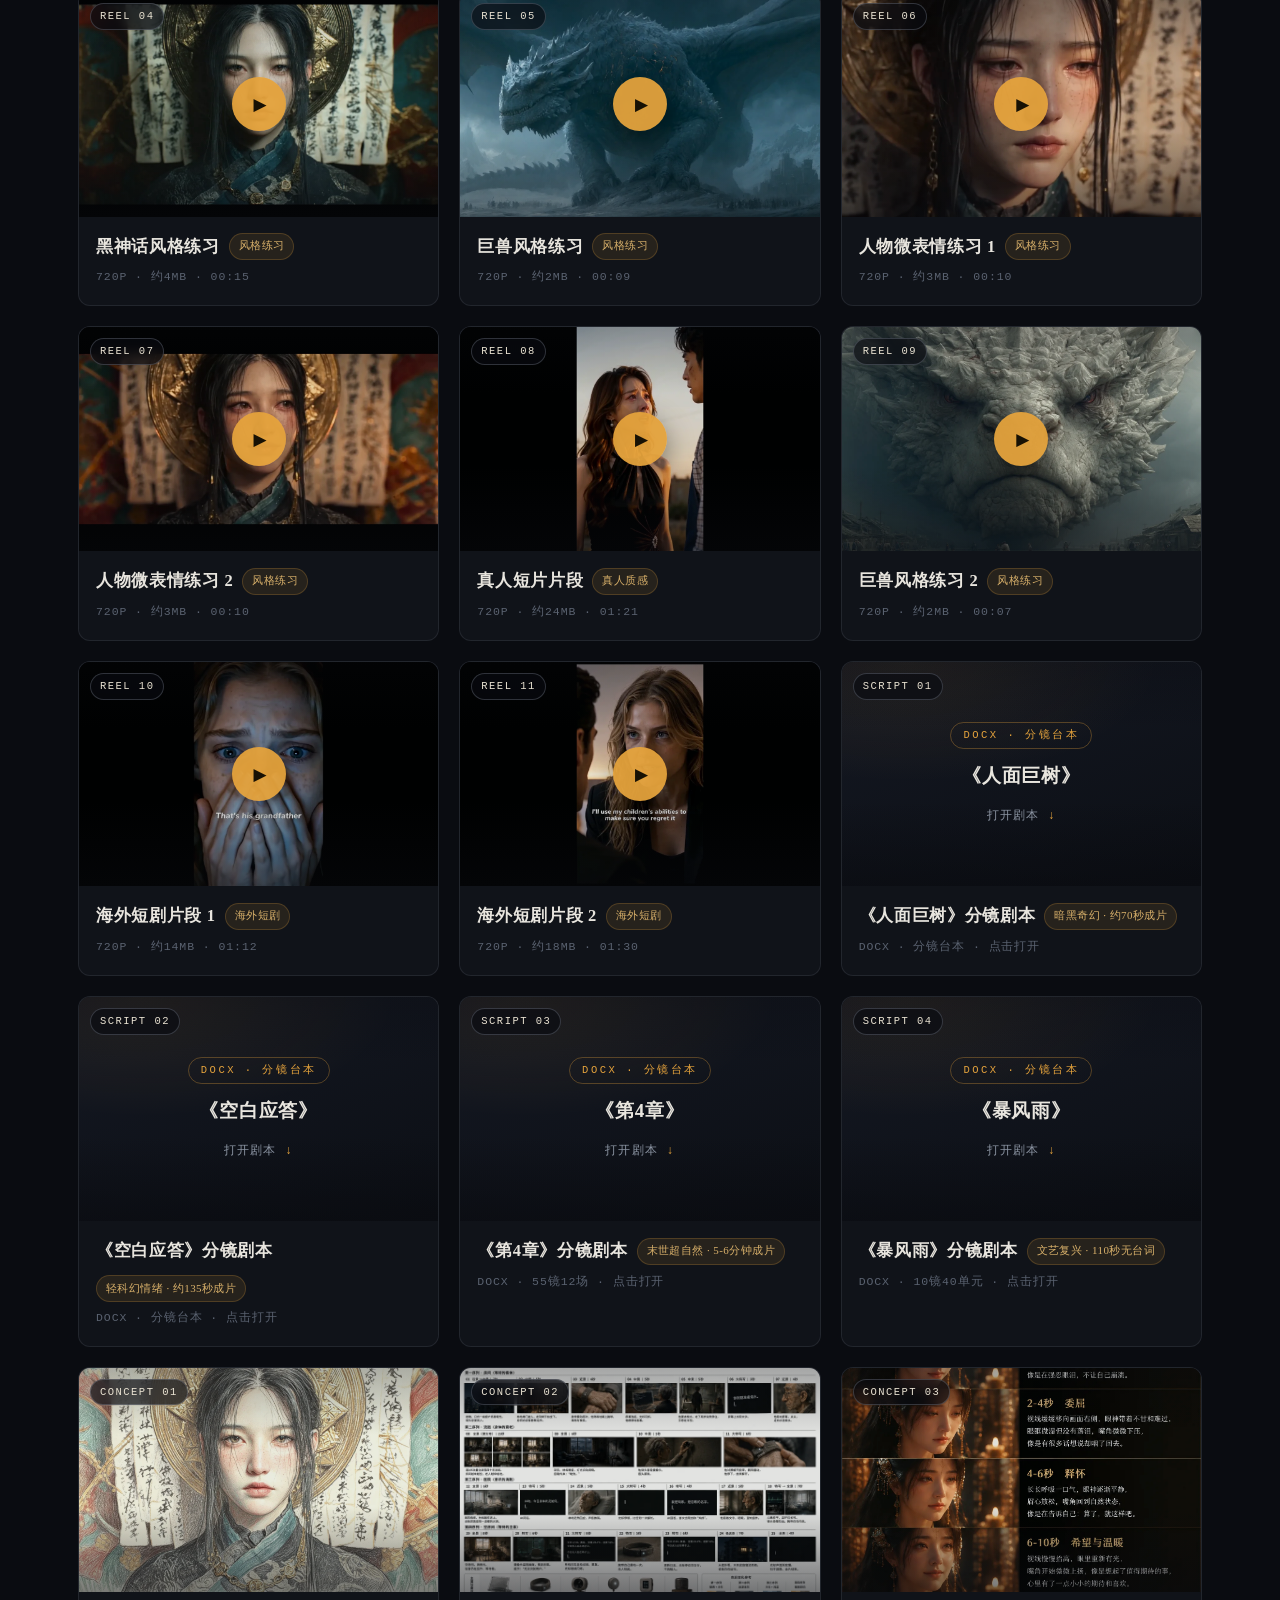
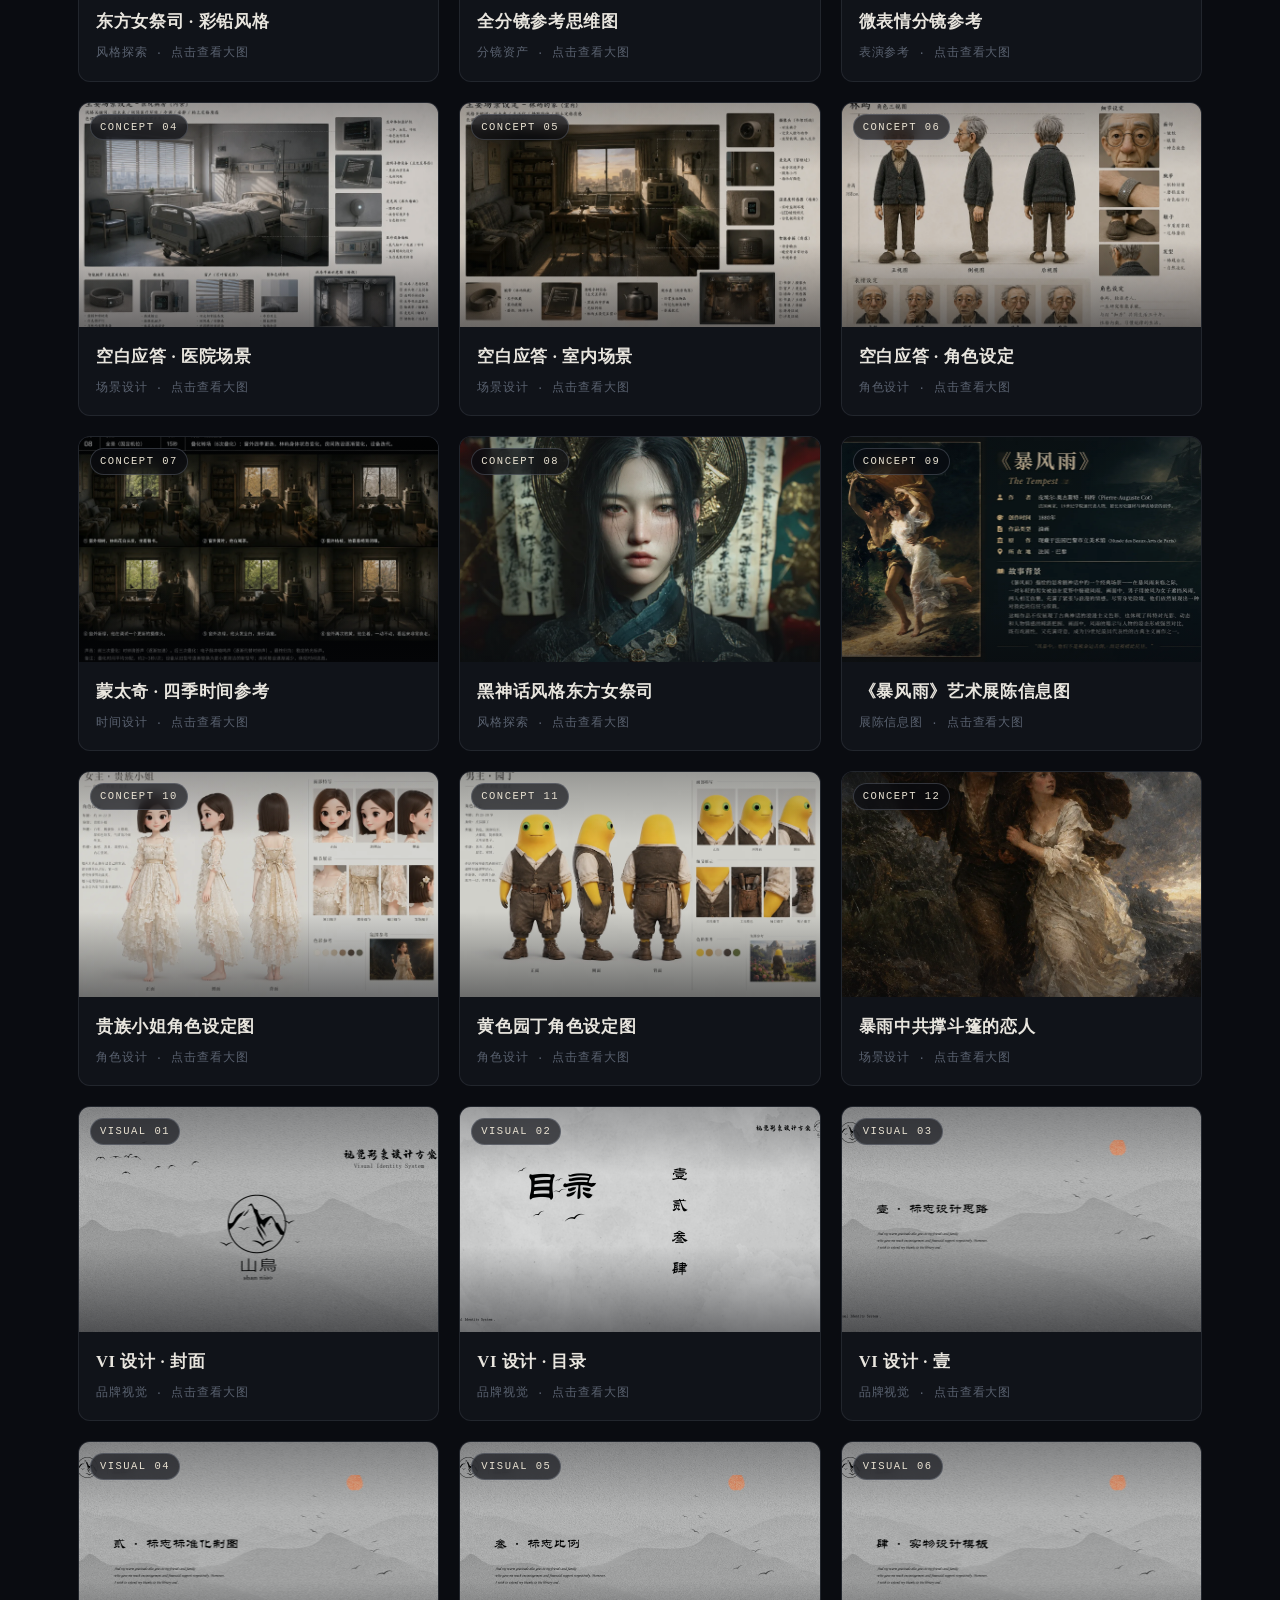
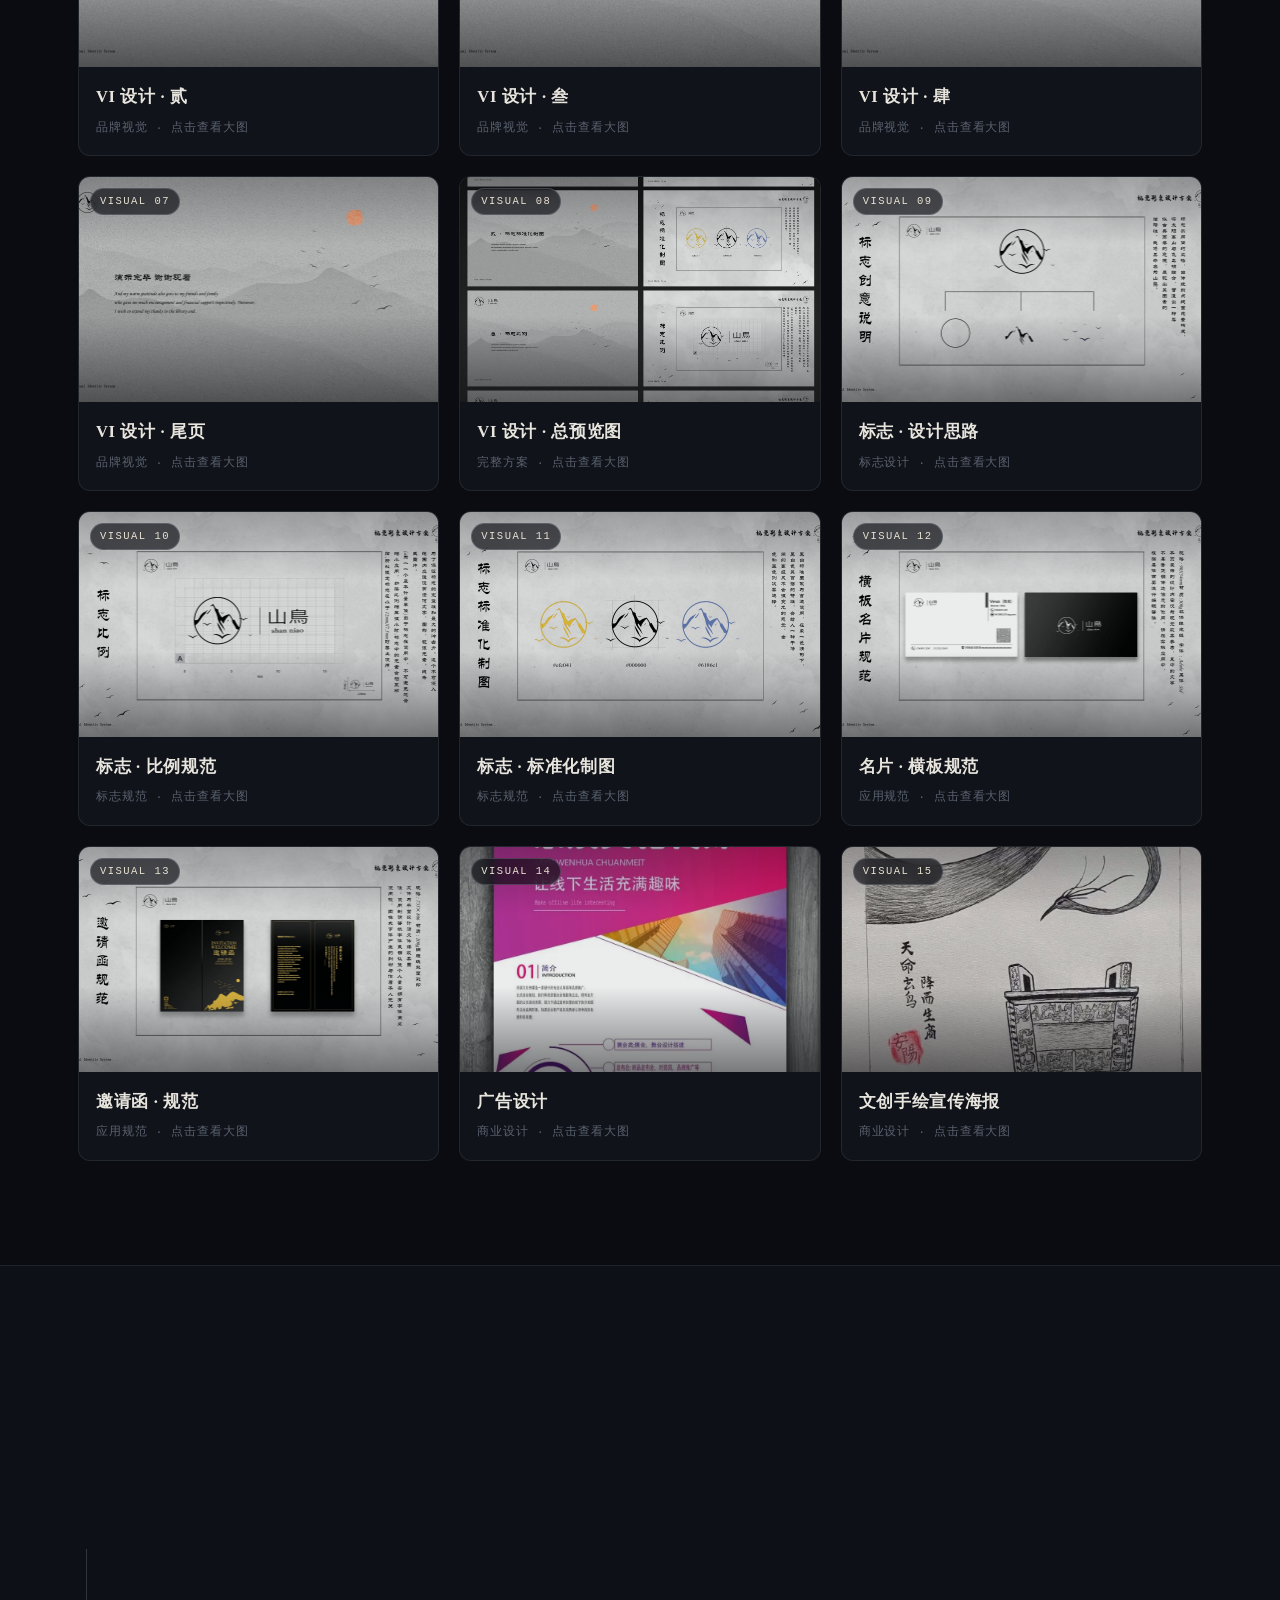
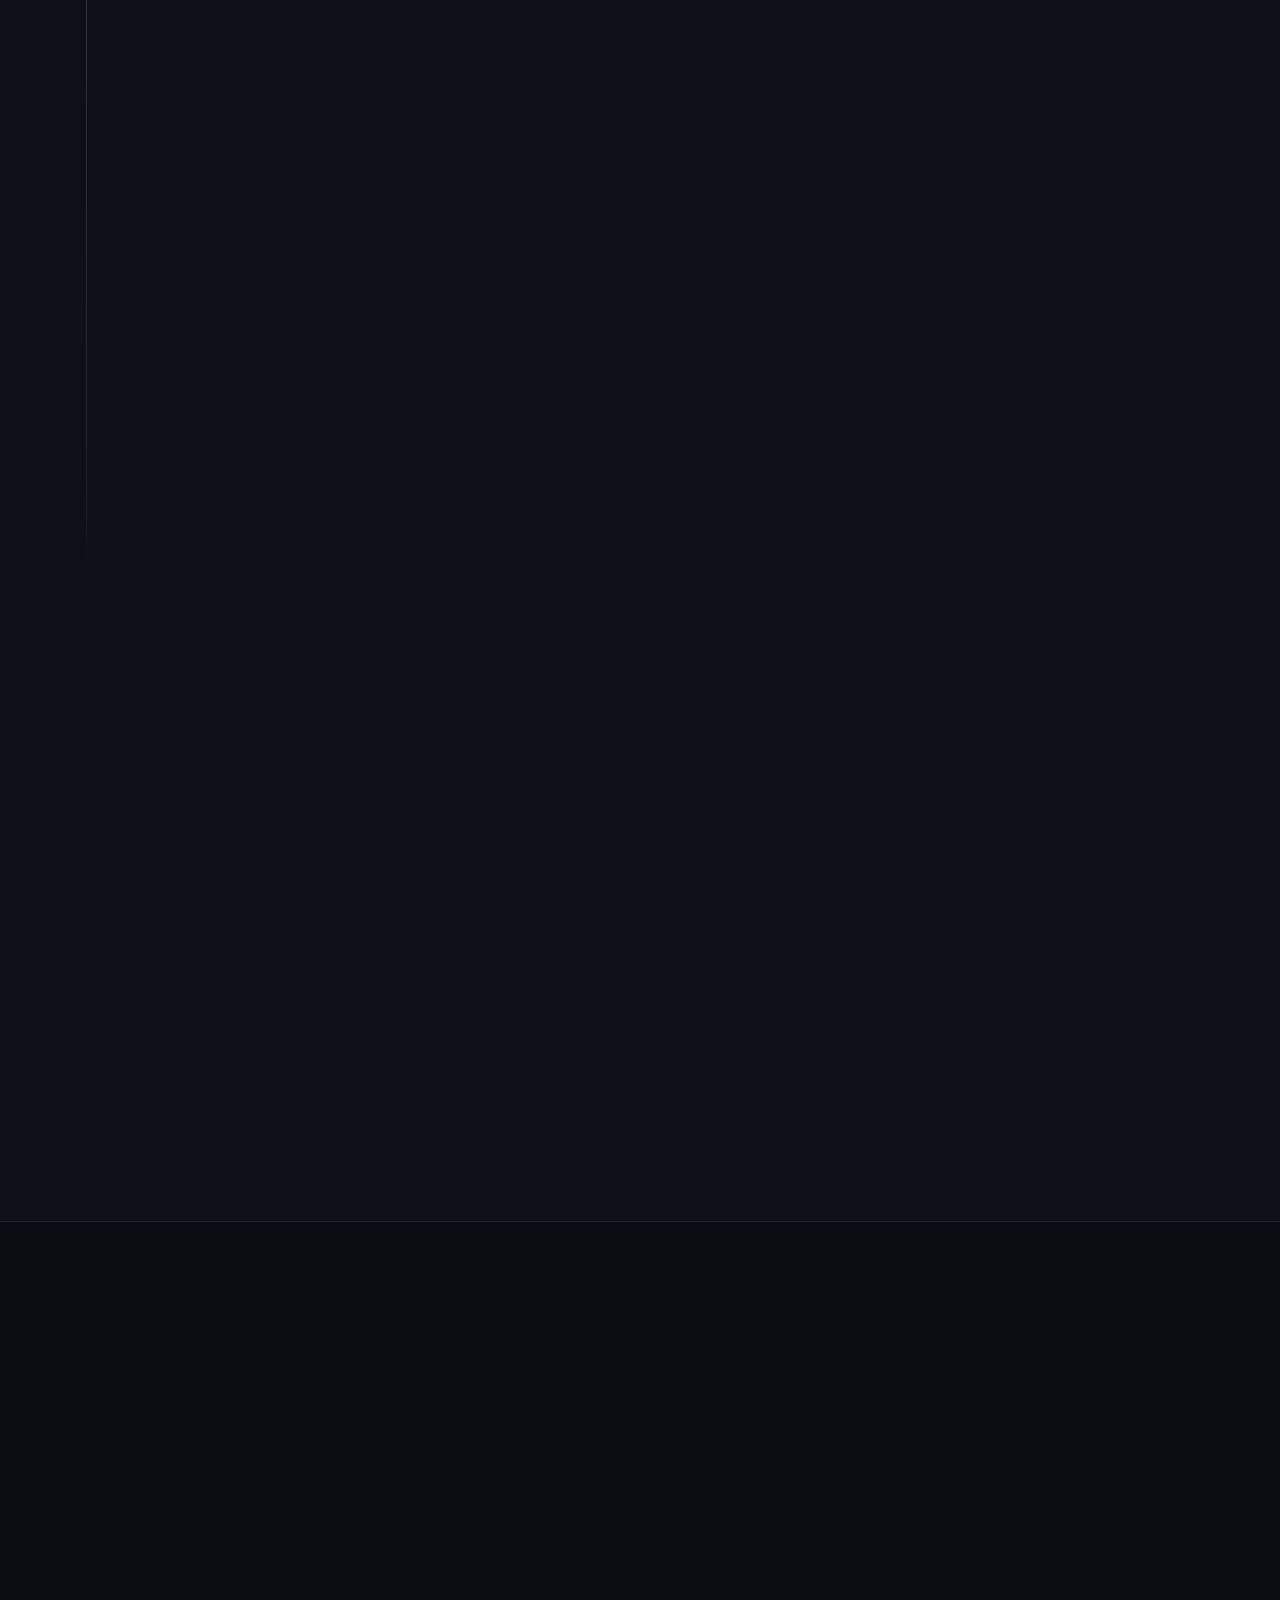
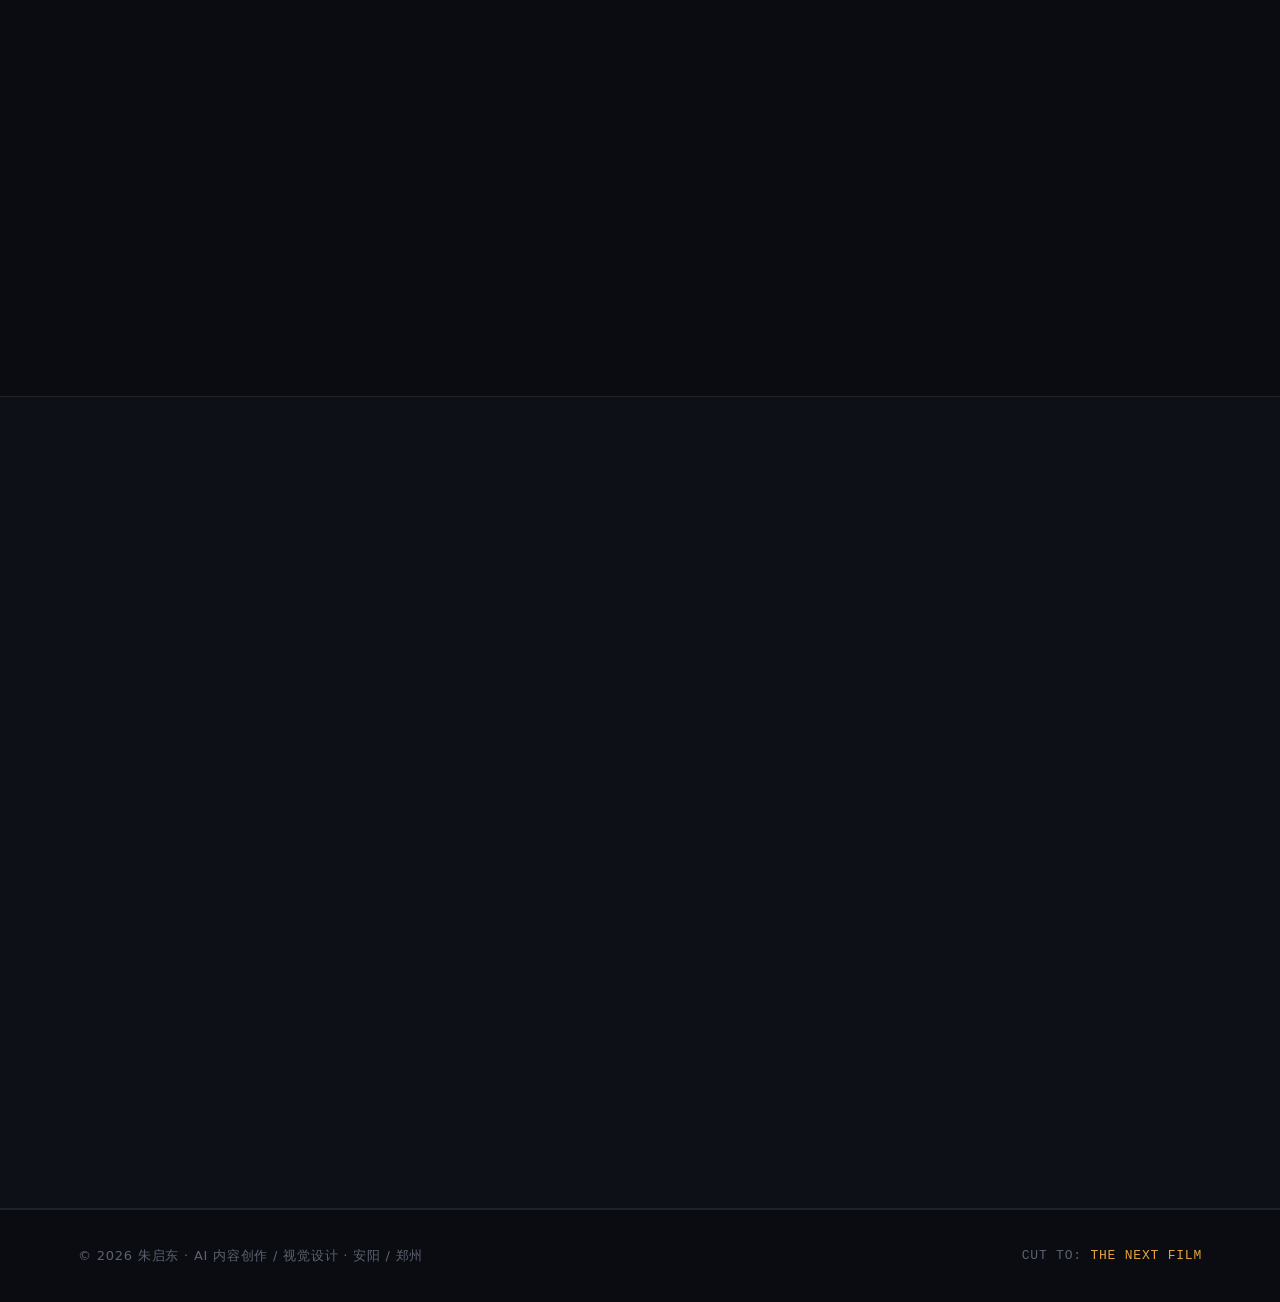
==== commit fecfbf03: "联系方式更新：微信改为 biubiu011207" ====
--- a/index.html
+++ b/index.html
@@ -276,8 +276,8 @@
       </a>
       <div class="contact-item">
         <span class="contact-icon">💬</span>
-        <div><span class="contact-label">QQ · 微信同号</span><span class="contact-value">1433805257</span></div>
-        <button class="copy-btn" data-copy="1433805257" onclick="copyText(this)">复制</button>
+        <div><span class="contact-label">WECHAT · 微信</span><span class="contact-value">biubiu011207</span></div>
+        <button class="copy-btn" data-copy="biubiu011207" onclick="copyText(this)">复制</button>
       </div>
     </div>
     <p class="contact-note reveal">期待与您交流 AI 内容创作与视觉设计 · 安阳 / 郑州 · 可到岗时间灵活</p>
